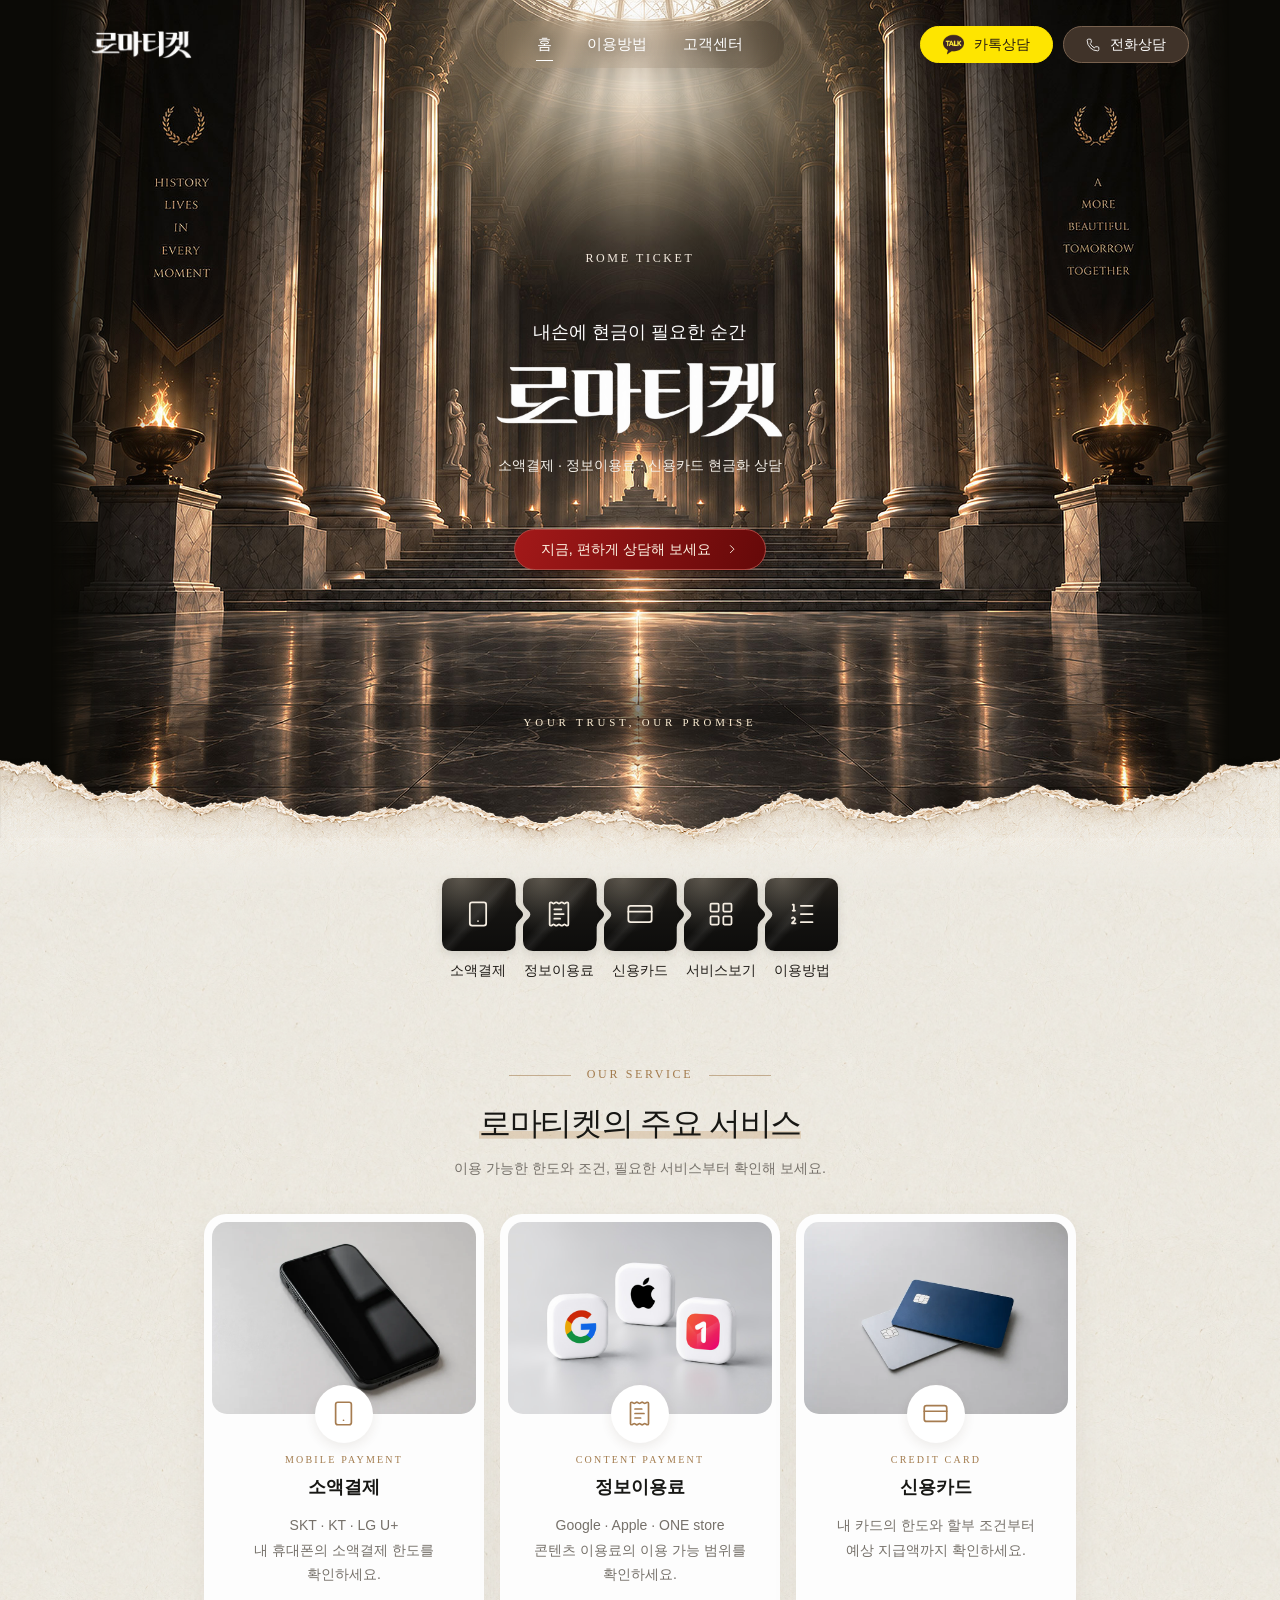
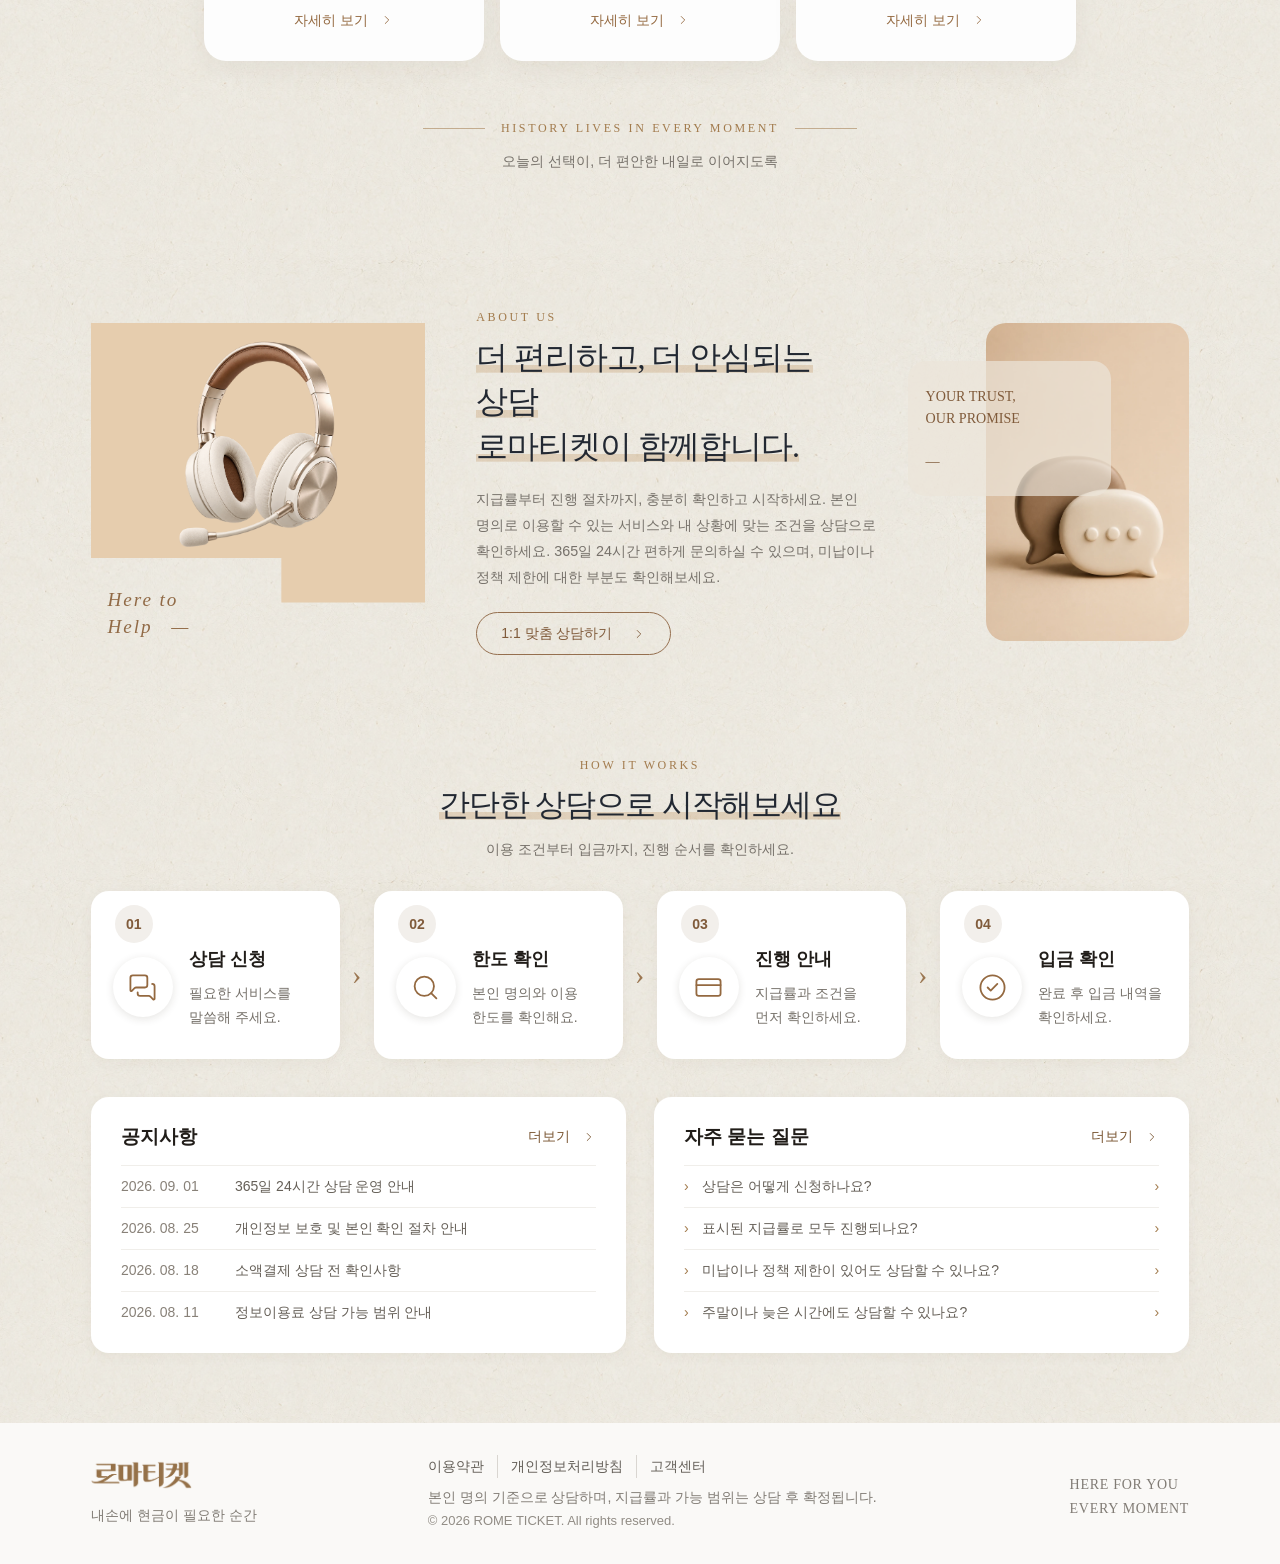
==== index.html @ 1ffd052d "Initial commit" ====
<!doctype html>
<html lang="ko">
  <head>
    <meta charset="utf-8" />
    <meta name="viewport" content="width=device-width, initial-scale=1" />
    <title>로마티켓 | 소액결제·정보이용료·신용카드 현금화 상담</title>
    <meta
      name="description"
      content="소액결제, 정보이용료, 신용카드 상담 가능 여부와 예상 지급률, 이용 절차를 365일 24시간 안내합니다."
    />
    <meta name="robots" content="index,follow,max-image-preview:large" />
    <meta name="theme-color" content="#171410" />
    <meta property="og:type" content="website" />
    <meta property="og:locale" content="ko_KR" />
    <meta property="og:site_name" content="로마티켓 ROME TICKET" />
    <meta
      property="og:title"
      content="로마티켓 | 소액결제·정보이용료·신용카드 현금화 상담"
    />
    <meta
      property="og:description"
      content="소액결제, 정보이용료, 신용카드 상담 가능 여부와 예상 지급률, 이용 절차를 365일 24시간 안내합니다."
    />
    <meta
      property="og:image"
      content="assets/images/hero-temple.jpg?v=13bb6dd7"
    />
    <meta property="og:image:alt" content="황금빛이 드리운 로마풍 대리석 홀" />
    <meta name="twitter:card" content="summary_large_image" />
    <link
      rel="icon"
      href="assets/images/favicon.svg?v=coffee-r3"
      type="image/svg+xml"
    />
    <link
      rel="preload"
      href="assets/images/hero-temple.jpg?v=13bb6dd7"
      as="image"
      type="image/jpeg"
      fetchpriority="high"
    />
    <link
      rel="preload"
      href="assets/images/paper-torn-edge.png?v=5a0af124"
      as="image"
      type="image/png"
      fetchpriority="high"
    />
    <link rel="stylesheet" href="assets/css/style.css" />
    <link rel="stylesheet" href="assets/css/home.css" />
    <script type="application/ld+json">
      [
        {
          "@context": "https://schema.org",
          "@type": "WebSite",
          "name": "로마티켓",
          "alternateName": "ROME TICKET",
          "inLanguage": "ko-KR",
          "description": "소액결제, 정보이용료, 신용카드 상담 및 이용 절차 안내"
        },
        {
          "@context": "https://schema.org",
          "@type": "Organization",
          "name": "로마티켓",
          "alternateName": "ROME TICKET",
          "description": "365일 24시간 상담 가능 여부와 진행 절차를 안내하는 상담 서비스"
        }
      ]
    </script>
    <script src="assets/js/site-data.js" defer></script>
    <script src="assets/js/app.js" defer></script>
  </head>
  <body class="page-home">
    <a class="skip-link" href="#main">본문 바로가기</a>
    <header class="site-header" data-site-header>
      <div class="header-inner shell">
        <a class="brand" href="index.html" aria-label="로마티켓 홈"
          ><img
            class="brand__logo"
            src="assets/images/rome-ticket-logo-current.png"
            alt="로마티켓"
            width="850"
            height="254"
        /></a>
        <nav class="gnb" aria-label="주요 메뉴">
          <ul>
            <li><a href="index.html" data-nav-link>홈</a></li>
            <li><a href="guide.html" data-nav-link>이용방법</a></li>
            <li><a href="faq.html" data-nav-link>고객센터</a></li>
          </ul>
        </nav>
        <div class="header-actions">
          <a
            class="header-consult-link header-consult-link--kakao"
            href="guide.html"
            data-consult-link
            data-consult-channel="kakao"
          >
            <img
              class="icon"
              src="assets/icons/kakaotalk-symbol.png"
              alt=""
              width="18"
              height="18"
            />
            카톡상담
          </a>
          <a
            class="header-consult-link header-consult-link--phone"
            href="guide.html"
            data-consult-link
            data-consult-channel="phone"
          >
            <svg class="icon icon--line" aria-hidden="true">
              <use href="assets/icons/lucide-sprite.svg#icon-phone"></use>
            </svg>
            전화상담
          </a>
          <button
            class="menu-toggle"
            type="button"
            aria-label="메뉴 열기"
            aria-controls="mobile-menu"
            aria-expanded="false"
            data-menu-toggle
          >
            <svg class="icon menu-toggle__open icon--line" aria-hidden="true">
              <use href="assets/icons/lucide-sprite.svg#icon-menu"></use>
            </svg>
            <svg class="icon menu-toggle__close icon--line" aria-hidden="true">
              <use href="assets/icons/lucide-sprite.svg#icon-x"></use>
            </svg>
          </button>
        </div>
      </div>
    </header>
    <div class="menu-backdrop" data-menu-backdrop></div>
    <nav
      class="mobile-menu"
      id="mobile-menu"
      aria-label="모바일 메뉴"
      aria-hidden="true"
      inert
      data-mobile-menu
    >
      <ul>
        <li><a href="index.html" data-nav-link>홈</a></li>
        <li><a href="guide.html" data-nav-link>이용방법</a></li>
        <li><a href="faq.html" data-nav-link>고객센터</a></li>
      </ul>
      <a class="button button--primary" href="guide.html" data-consult-link
        ><svg class="icon icon--line" aria-hidden="true">
          <use href="assets/icons/lucide-sprite.svg#icon-message-square"></use>
        </svg>
        24시간 상담 연결</a
      >
    </nav>

    <main id="main">
      <section class="landing-hero" aria-labelledby="home-title">
        <div class="landing-hero__copy shell">
          <p class="landing-hero__tagline">ROME TICKET</p>
          <p class="landing-hero__intro">내손에 현금이 필요한 순간</p>
          <h1 id="home-title">
            <img
              class="landing-hero__logo"
              src="assets/images/rome-ticket-logo-current.png"
              alt="로마티켓"
              width="850"
              height="254"
              fetchpriority="high"
            />
            <span class="sr-only">소액결제·정보이용료·신용카드 상담</span>
          </h1>
          <p class="landing-hero__description">
            소액결제 · 정보이용료 · 신용카드 현금화 상담
          </p>
          <a class="landing-button" href="guide.html" data-consult-link
            >지금, 편하게 상담해 보세요
            <svg class="icon icon--line" aria-hidden="true">
              <use
                href="assets/icons/lucide-sprite.svg#icon-chevron-right"
              ></use></svg
          ></a>
        </div>
        <p class="landing-hero__signature">YOUR TRUST, OUR PROMISE</p>
      </section>
      <section
        class="landing-paper paper-section"
        aria-label="상담 서비스 안내"
      >
        <div class="paper-edge" aria-hidden="true"></div>
        <nav class="home-categories shell" aria-label="서비스 바로가기">
          <a href="guide.html#small-payment"
            ><span class="home-categories__icon"
              ><svg class="icon" aria-hidden="true">
                <use
                  href="assets/icons/lucide-sprite.svg#icon-smartphone"
                ></use></svg></span
            ><strong>소액결제</strong></a
          >
          <a href="guide.html#content-fee"
            ><span class="home-categories__icon"
              ><svg class="icon icon--line" aria-hidden="true">
                <use
                  href="assets/icons/lucide-sprite.svg#icon-receipt-text"
                ></use></svg></span
            ><strong>정보이용료</strong></a
          >
          <a href="guide.html#credit-card"
            ><span class="home-categories__icon"
              ><svg class="icon icon--line" aria-hidden="true">
                <use
                  href="assets/icons/lucide-sprite.svg#icon-credit-card"
                ></use></svg></span
            ><strong>신용카드</strong></a
          >
          <a href="guide.html#services"
            ><span class="home-categories__icon"
              ><svg class="icon icon--line" aria-hidden="true">
                <use
                  href="assets/icons/lucide-sprite.svg#icon-layout-grid"
                ></use></svg></span
            ><strong>서비스보기</strong></a
          >
          <a href="guide.html"
            ><span class="home-categories__icon"
              ><svg class="icon icon--line" aria-hidden="true">
                <use
                  href="assets/icons/lucide-sprite.svg#icon-list-ordered"
                ></use></svg></span
            ><strong>이용방법</strong></a
          >
        </nav>
        <section class="home-featured shell" aria-labelledby="featured-title">
          <div class="landing-heading">
            <p class="eyebrow">OUR SERVICE</p>
            <h2 id="featured-title">
              <span class="text-highlight">로마티켓의 주요 서비스</span>
            </h2>
            <p>이용 가능한 한도와 조건, 필요한 서비스부터 확인해 보세요.</p>
          </div>
          <div class="featured-grid">
            <a class="featured-card" href="guide.html#small-payment"
              ><div class="featured-card__art">
                <img
                  src="assets/images/service-mobile-plain-desk.webp"
                  width="960"
                  height="640"
                  alt="화면이 꺼진 스마트폰"
                  loading="lazy"
                  decoding="async"
                />
              </div>
              <div class="featured-card__body">
                <span class="featured-card__icon"
                  ><svg class="icon icon--line" aria-hidden="true">
                    <use
                      href="assets/icons/lucide-sprite.svg#icon-smartphone"
                    ></use></svg
                ></span>

                <span class="featured-card__label" aria-hidden="true"
                  >MOBILE PAYMENT</span
                >
                <h3>소액결제</h3>
                <p>
                  SKT · KT · LG U+<br />내 휴대폰의 소액결제 한도를 확인하세요.
                </p>
                <span class="landing-more"
                  >자세히 보기
                  <svg class="icon icon--line" aria-hidden="true">
                    <use
                      href="assets/icons/lucide-sprite.svg#icon-chevron-right"
                    ></use></svg
                ></span></div
            ></a>
            <a class="featured-card" href="guide.html#content-fee"
              ><div class="featured-card__art">
                <img
                  src="assets/images/service-content-platforms.jpg"
                  width="800"
                  height="600"
                  alt="단색 책상 위에 놓인 구글, 애플, 원스토어 로고 오브젝트"
                  loading="lazy"
                  decoding="async"
                />
              </div>
              <div class="featured-card__body">
                <span class="featured-card__icon"
                  ><svg class="icon icon--line" aria-hidden="true">
                    <use
                      href="assets/icons/lucide-sprite.svg#icon-receipt-text"
                    ></use></svg
                ></span>

                <span class="featured-card__label" aria-hidden="true"
                  >CONTENT PAYMENT</span
                >
                <h3>정보이용료</h3>
                <p>
                  Google · Apple · ONE store<br />콘텐츠 이용료의 이용 가능
                  범위를 확인하세요.
                </p>
                <span class="landing-more"
                  >자세히 보기
                  <svg class="icon icon--line" aria-hidden="true">
                    <use
                      href="assets/icons/lucide-sprite.svg#icon-chevron-right"
                    ></use></svg
                ></span></div
            ></a>
            <a class="featured-card" href="guide.html#credit-card"
              ><div class="featured-card__art">
                <img
                  src="assets/images/service-credit-plain-desk.webp"
                  width="960"
                  height="640"
                  alt="단색 책상 위에 놓인 두 장의 IC칩 신용카드"
                  loading="lazy"
                  decoding="async"
                />
              </div>
              <div class="featured-card__body">
                <span class="featured-card__icon"
                  ><svg class="icon icon--line" aria-hidden="true">
                    <use
                      href="assets/icons/lucide-sprite.svg#icon-credit-card"
                    ></use></svg
                ></span>

                <span class="featured-card__label" aria-hidden="true"
                  >CREDIT CARD</span
                >
                <h3>신용카드</h3>
                <p>
                  내 카드의 한도와 할부 조건부터<br />예상 지급액까지
                  확인하세요.
                </p>
                <span class="landing-more"
                  >자세히 보기
                  <svg class="icon icon--line" aria-hidden="true">
                    <use
                      href="assets/icons/lucide-sprite.svg#icon-chevron-right"
                    ></use></svg
                ></span></div
            ></a>
          </div>
          <div class="home-featured__signature">
            <p class="eyebrow">HISTORY LIVES IN EVERY MOMENT</p>
            <p>오늘의 선택이, 더 편안한 내일로 이어지도록</p>
          </div>
        </section>
      </section>
      <div class="home-content">
        <section class="home-about" aria-labelledby="about-title">
          <div class="home-about__inner shell">
            <figure class="home-about__scene home-about__scene--consultation">
              <div class="home-about__art">
                <img
                  src="assets/images/about-consultation-headset-transparent.png"
                  width="1254"
                  height="1254"
                  alt="전화상담을 상징하는 마이크가 달린 3D 헤드셋"
                  loading="lazy"
                  decoding="async"
                />
              </div>
              <figcaption>Here to<br />Help <span>—</span></figcaption>
            </figure>
            <div class="home-about__copy">
              <p class="eyebrow">ABOUT US</p>
              <h2 id="about-title">
                <span class="text-highlight">더 편리하고, 더 안심되는 상담</span
                ><br />
                <span class="text-highlight">로마티켓이 함께합니다.</span>
              </h2>
              <p>
                지급률부터 진행 절차까지, 충분히 확인하고 시작하세요. 본인
                명의로 이용할 수 있는 서비스와 내 상황에 맞는 조건을 상담으로
                확인하세요. 365일 24시간 편하게 문의하실 수 있으며, 미납이나
                정책 제한에 대한 부분도 확인해보세요.
              </p>
              <a class="home-about__link" href="guide.html" data-consult-link
                >1:1 맞춤 상담하기
                <svg class="icon icon--line" aria-hidden="true">
                  <use
                    href="assets/icons/lucide-sprite.svg#icon-chevron-right"
                  ></use></svg
              ></a>
            </div>
            <figure class="home-about__scene home-about__scene--messages">
              <img
                src="assets/images/about-consultation-messages.webp"
                width="1024"
                height="1536"
                alt="일대일 상담을 상징하는 두 개의 3D 말풍선"
                loading="lazy"
                decoding="async"
              />
              <figcaption>
                YOUR TRUST,<br />OUR PROMISE <span>—</span>
              </figcaption>
            </figure>
          </div>
        </section>
        <section class="home-process shell" aria-labelledby="process-title">
          <div class="home-process__heading">
            <p class="eyebrow">HOW IT WORKS</p>
            <h2 id="process-title">
              <span class="text-highlight"
                >간단한 상담으로 시작해보세요</span
              >
            </h2>
            <p>이용 조건부터 입금까지, 진행 순서를 확인하세요.</p>
          </div>
          <ol class="home-process__steps">
            <li>
              <div class="home-process__icon">
                <span>01</span
                ><svg class="icon icon--line" aria-hidden="true">
                  <use
                    href="assets/icons/lucide-sprite.svg#icon-messages-square"
                  ></use>
                </svg>
              </div>
              <h3>상담 신청</h3>
              <p>필요한 서비스를 말씀해 주세요.</p>
            </li>
            <li>
              <div class="home-process__icon">
                <span>02</span
                ><svg class="icon icon--line" aria-hidden="true">
                  <use href="assets/icons/lucide-sprite.svg#icon-search"></use>
                </svg>
              </div>
              <h3>한도 확인</h3>
              <p>본인 명의와 이용 한도를 확인해요.</p>
            </li>
            <li>
              <div class="home-process__icon">
                <span>03</span
                ><svg class="icon icon--line" aria-hidden="true">
                  <use
                    href="assets/icons/lucide-sprite.svg#icon-credit-card"
                  ></use>
                </svg>
              </div>
              <h3>진행 안내</h3>
              <p>지급률과 조건을 먼저 확인하세요.</p>
            </li>
            <li>
              <div class="home-process__icon">
                <span>04</span
                ><svg class="icon icon--line" aria-hidden="true">
                  <use
                    href="assets/icons/lucide-sprite.svg#icon-circle-check"
                  ></use>
                </svg>
              </div>
              <h3>입금 확인</h3>
              <p>완료 후 입금 내역을 확인하세요.</p>
            </li>
          </ol>
        </section>
        <div class="home-support shell">
          <section aria-labelledby="notice-preview-title">
            <div class="support-heading">
              <h2 id="notice-preview-title">공지사항</h2>
              <a class="landing-more" href="faq.html#notices"
                >더보기
                <svg class="icon icon--line" aria-hidden="true">
                  <use
                    href="assets/icons/lucide-sprite.svg#icon-chevron-right"
                  ></use></svg
              ></a>
            </div>
            <ul class="home-notices">
              <li>
                <time datetime="2026-09-01">2026. 09. 01</time
                ><a href="notice-detail.html?id=operation-hours"
                  >365일 24시간 상담 운영 안내</a
                >
              </li>
              <li>
                <time datetime="2026-08-25">2026. 08. 25</time
                ><a href="notice-detail.html?id=privacy-verification"
                  >개인정보 보호 및 본인 확인 절차 안내</a
                >
              </li>
              <li>
                <time datetime="2026-08-18">2026. 08. 18</time
                ><a href="notice-detail.html?id=small-payment-checklist"
                  >소액결제 상담 전 확인사항</a
                >
              </li>
              <li>
                <time datetime="2026-08-11">2026. 08. 11</time
                ><a href="notice-detail.html?id=content-fee-range"
                  >정보이용료 상담 가능 범위 안내</a
                >
              </li>
            </ul>
          </section>
          <section
            class="home-faq"
            aria-labelledby="faq-preview-title"
            data-faq-section
          >
            <div class="support-heading">
              <h2 id="faq-preview-title">자주 묻는 질문</h2>
              <a class="landing-more" href="faq.html#faq"
                >더보기
                <svg class="icon" aria-hidden="true">
                  <use
                    href="assets/icons/lucide-sprite.svg#icon-chevron-right"
                  ></use></svg
              ></a>
            </div>
            <details data-faq-item>
              <summary>상담은 어떻게 신청하나요?</summary>
              <p>
                상담하기 버튼으로 공식 상담 채널을 확인해 주세요. 이용하려는
                서비스와 현재 상황을 알려주시면 가능 여부부터 안내합니다.
              </p>
            </details>
            <details data-faq-item>
              <summary>표시된 지급률로 모두 진행되나요?</summary>
              <p>
                표시된 지급률은 최대 기준입니다. 실제 지급률과 예상 지급액은
                상품, 한도, 이용 조건에 따라 달라지므로 진행 전에 반드시 확인해
                주세요.
              </p>
            </details>
            <details data-faq-item>
              <summary>미납이나 정책 제한이 있어도 상담할 수 있나요?</summary>
              <p>
                상담은 가능하지만 진행 여부는 제한 사유와 이용 상태에 따라
                달라집니다. 모든 경우에 진행이 가능한 것은 아닙니다.
              </p>
            </details>
            <details data-faq-item>
              <summary>주말이나 늦은 시간에도 상담할 수 있나요?</summary>
              <p>
                365일 24시간 언제든 문의하세요. 문의가 많거나 추가 확인이 필요한
                경우 답변이 늦어질 수 있습니다.
              </p>
            </details>
          </section>
        </div>
      </div>
    </main>
    <footer class="landing-footer">
      <div class="shell landing-footer__inner">
        <div>
          <a class="brand" href="index.html" aria-label="로마티켓 홈"
            ><img
              class="brand__logo"
              src="assets/images/rome-ticket-logo-current.png"
              alt="로마티켓"
              width="850"
              height="254"
          /></a>
          <p>내손에 현금이 필요한 순간</p>
        </div>
        <div class="landing-footer__info">
          <nav aria-label="하단 메뉴">
            <a href="terms.html">이용약관</a
            ><a href="privacy.html">개인정보처리방침</a
            ><a href="faq.html">고객센터</a>
          </nav>
          <p>
            본인 명의 기준으로 상담하며, 지급률과 가능 범위는 상담 후
            확정됩니다.
          </p>
          <p class="footer-copyright">
            © <span data-copyright-year>2026</span> ROME TICKET. All rights
            reserved.
          </p>
        </div>
        <p class="landing-footer__signature">HERE FOR YOU<br />EVERY MOMENT</p>
      </div>
    </footer>
    <button
      class="back-to-top"
      type="button"
      data-back-to-top
      aria-label="맨 위로 이동"
    >
      <svg class="icon icon--line" aria-hidden="true">
        <use href="assets/icons/lucide-sprite.svg#icon-arrow-up"></use>
      </svg>
    </button>
  </body>
</html>
---- assets/css/style.css ----
@font-face {
  font-family: "Rome Pretendard";
  src: url("../fonts/pretendard-variable.woff2") format("woff2");
  font-style: normal;
  font-weight: 100 900;
  font-display: swap;
}

/* Design tokens shared by the landing page and all content pages. */
:root {
  --color-ink: #211d19;
  --color-ink-soft: #5f5851;
  --color-muted: #746d65;
  --color-line: #e7ded4;
  --color-line-strong: #d9cbbb;
  --color-paper: #ffffff;
  --color-cream: #fbf8f4;
  --color-cream-deep: #f3ece4;
  --color-gold: #947047;
  --color-gold-dark: #765538;
  --color-dark: #1f1a17;
  --nav-glass-ink: #4f3926;
  --color-banner-red: #650909;
  --color-banner-red-light: #a31919;
  --color-banner-red-border: #af4540;
  --color-success: #50735d;
  --shadow-soft: 0 18px 50px rgba(45, 34, 24, 0.08);
  --shadow-card: 0 4px 18px rgba(46, 35, 25, 0.035);
  --radius-sm: 6px;
  --radius-md: 10px;
  --radius-lg: 14px;
  --radius-pill: 999px;
  --container: 1180px;
  --gutter: clamp(20px, 4vw, 44px);
  --section: clamp(56px, 6vw, 80px);
  --space-xs: 8px;
  --space-sm: 16px;
  --space-md: 24px;
  --space-lg: 40px;
  --text-xs: 14px;
  --text-sm: 14px;
  --text-base: 16px;
  --title-page: clamp(28px, 3vw, 40px);
  --title-section: clamp(24px, 2.3vw, 32px);
  --title-content: clamp(20px, 1.8vw, 24px);
  --font-sans-fallback:
    Pretendard, "Noto Sans KR", "Apple SD Gothic Neo", "Malgun Gothic", Arial,
    sans-serif;
  --font-sans: "Rome Pretendard", var(--font-sans-fallback);
  --font-serif:
    "Iowan Old Style", "Palatino Linotype", "Noto Serif KR", Batang,
    "Times New Roman", serif;
  --header-height: 90px;
  --top-button-size: 56px;
  --floating-button-radius: 12px;
  --motion-fast: 180ms;
  --motion-panel: 300ms;
  --motion-ease: cubic-bezier(0.22, 1, 0.36, 1);
}

*,
*::before,
*::after {
  box-sizing: border-box;
}
html {
  scroll-behavior: smooth;
  scroll-padding-top: calc(var(--header-height) + 24px);
}
body {
  margin: 0;
  min-width: 320px;
  color: var(--color-ink);
  background: var(--color-paper);
  font-family: var(--font-sans);
  font-size: var(--text-base);
  font-weight: 400;
  line-height: 1.65;
  word-break: keep-all;
  -webkit-font-smoothing: antialiased;
}
body.menu-open {
  overflow: hidden;
}
img,
svg {
  display: block;
  max-width: 100%;
}
a {
  color: inherit;
  text-decoration: none;
}
button,
input,
textarea,
select {
  font: inherit;
}
button {
  color: inherit;
}
button:not(:disabled),
[role="button"]:not([aria-disabled="true"]),
[data-consult-link] {
  cursor: pointer;
}
button:focus-visible {
  outline: 2px solid var(--color-gold-dark);
  outline-offset: 4px;
}
[hidden] {
  display: none !important;
}
::selection {
  color: #fff;
  background: var(--color-gold);
}

.skip-link {
  position: fixed;
  z-index: 1000;
  top: 10px;
  left: 10px;
  padding: 10px 14px;
  color: #fff;
  background: var(--color-dark);
  border-radius: 8px;
  transform: translateY(-150%);
  transition: transform 0.2s ease;
}
.skip-link:focus {
  transform: translateY(0);
}

.shell {
  width: min(100% - (var(--gutter) * 2), var(--container));
  margin-inline: auto;
}
.shell--narrow {
  max-width: 820px;
}
.section {
  padding-block: var(--section);
}
.section--soft {
  background: var(--color-cream);
}
.section--tight {
  padding-block: clamp(56px, 6vw, 80px);
}
.sr-only {
  position: absolute !important;
  width: 1px !important;
  height: 1px !important;
  padding: 0 !important;
  margin: -1px !important;
  overflow: hidden !important;
  clip: rect(0, 0, 0, 0) !important;
  white-space: nowrap !important;
  border: 0 !important;
}
.icon {
  width: 1em;
  height: 1em;
  fill: currentColor;
  overflow: visible;
}
.icon--line {
  fill: none;
  stroke: currentColor;
  stroke-width: 1.5;
  stroke-linecap: round;
  stroke-linejoin: round;
}

.eyebrow {
  margin: 0 0 10px;
  color: var(--color-gold-dark);
  font-family: var(--font-serif);
  font-size: 12px;
  font-weight: 400;
  letter-spacing: 0.22em;
  text-transform: uppercase;
}
.section-heading {
  margin-bottom: 28px;
}
.section-heading--row {
  display: flex;
  align-items: end;
  justify-content: space-between;
  gap: var(--space-md);
}
.section-heading h2,
.page-copy h1,
.page-copy .page-title {
  margin: 0;
  font-family: var(--font-serif);
  font-weight: 400;
  line-height: 1.26;
  letter-spacing: -0.035em;
}
.section-heading h2 {
  font-size: var(--title-section);
  line-height: 1.45;
}
.section-heading p:last-child {
  max-width: 620px;
  margin: 13px 0 0;
  color: var(--color-ink-soft);
}
.text-link {
  display: inline-flex;
  align-items: center;
  gap: 8px;
  flex: 0 0 auto;
  color: var(--color-gold-dark);
  font-size: 14px;
  font-weight: 600;
}
.text-link::after {
  content: "→";
}

.button {
  display: inline-flex;
  min-height: 46px;
  align-items: center;
  justify-content: center;
  gap: 9px;
  padding: 11px 20px;
  border: 1px solid transparent;
  border-radius: var(--radius-pill);
  cursor: pointer;
  font-size: 14px;
  font-weight: 600;
  line-height: 1;
  transition:
    box-shadow 0.2s ease,
    background-color 0.2s ease,
    border-color 0.2s ease;
}
.button--primary {
  color: #fff;
  background: var(--color-gold);
  box-shadow: 0 4px 12px rgba(117, 82, 49, 0.1);
}
.button--primary:hover {
  background: var(--color-gold-dark);
  box-shadow: 0 13px 30px rgba(117, 82, 49, 0.24);
}
.button--light {
  color: var(--color-ink);
  background: #fff;
  box-shadow: 0 10px 25px rgba(0, 0, 0, 0.1);
}
.button--outline {
  color: var(--color-ink);
  background: transparent;
  border-color: var(--color-line-strong);
}
.button--outline:hover {
  border-color: var(--color-gold);
}
.button:focus-visible,
a:focus-visible,
input:focus-visible,
summary:focus-visible {
  outline: 2px solid var(--color-gold-dark);
  outline-offset: 3px;
}

/* Navigation and the accessible mobile drawer. */
.site-header {
  position: sticky;
  z-index: 96;
  top: 0;
  height: var(--header-height);
  background: rgba(255, 255, 255, 0.91);
  border-bottom: 1px solid rgba(221, 211, 200, 0.72);
  backdrop-filter: blur(18px);
  transition:
    box-shadow 0.25s ease,
    background 0.25s ease;
}
.site-header.is-scrolled {
  background: rgba(255, 255, 255, 0.97);
  box-shadow: 0 8px 30px rgba(44, 34, 25, 0.07);
}
.header-inner {
  width: min(calc(100% - 2 * clamp(22px, 7.1vw, 104px)), 1240px);
  height: 100%;
  display: grid;
  grid-template-columns: minmax(0, 1fr) auto minmax(0, 1fr);
  align-items: center;
  gap: 26px;
}
.brand {
  display: inline-flex;
  align-items: baseline;
  gap: 7px;
  font-family: var(--font-serif);
  font-size: 19px;
  font-weight: 400;
  letter-spacing: 0.09em;
  white-space: nowrap;
}
.brand span:last-child {
  color: var(--color-gold-dark);
}
.brand__logo {
  display: block;
  width: var(--brand-logo-width, 101px);
  height: auto;
}
@media (min-width: 1025px) {
  .site-header .brand__logo {
    width: var(--brand-logo-width, 101px);
  }
}
.gnb {
  justify-self: center;
  padding-inline: 40px;
  border-radius: var(--radius-pill);
  color: var(--nav-glass-ink);
  text-shadow: none;
}
.gnb ul {
  display: flex;
  align-items: center;
  gap: clamp(20px, 2.6vw, 38px);
  margin: 0;
  padding: 0;
  list-style: none;
}
.gnb a {
  position: relative;
  display: block;
  padding: 11px 1px;
  color: var(--nav-glass-ink);
  font-size: 15px;
  font-weight: 400;
}
.gnb a::after {
  position: absolute;
  right: 0;
  bottom: 7px;
  left: 0;
  height: 1px;
  content: "";
  background: currentColor;
  transform: scaleX(0);
  transition: transform 0.2s ease;
}
.gnb a:hover,
.gnb a.is-current {
  color: var(--nav-glass-ink);
}
.gnb a:hover::after,
.gnb a.is-current::after {
  transform: scaleX(1);
}
.header-actions {
  justify-self: end;
  display: flex;
  align-items: center;
  gap: 10px;
}
.header-consult-link {
  display: inline-flex;
  align-items: center;
  justify-content: center;
  gap: 10px;
  min-height: 36px;
  padding: 8px 22px;
  border: 1px solid var(--color-gold);
  border-radius: var(--radius-pill);
  color: #fff;
  background: var(--color-gold);
  font-size: var(--text-sm);
  font-weight: 400;
  line-height: 1.4;
  white-space: nowrap;
}
.header-consult-link:hover {
  background: var(--color-gold-dark);
}
.header-consult-link--kakao {
  color: #271c12;
  background: #fee500;
  border-color: #fee500;
  text-shadow: none;
}
.header-consult-link--kakao:hover {
  background: #efd700;
  border-color: #efd700;
}
.header-consult-link--kakao .icon {
  width: 21px;
  height: 21px;
  flex: 0 0 21px;
  margin-block: -1.5px;
}
.header-consult-link--phone {
  color: #fff;
  background: #403329;
  border-color: #78614e;
  text-shadow: none;
}
.header-consult-link--phone:hover {
  background: #574335;
}
.menu-toggle {
  position: relative;
  display: none;
  width: 44px;
  height: 44px;
  align-items: center;
  justify-content: center;
  border: 0;
  border-radius: 12px;
  background: transparent;
  color: var(--color-ink);
  cursor: pointer;
}
.menu-toggle > svg {
  display: none;
}
.menu-toggle::before,
.menu-toggle::after {
  content: "";
  position: absolute;
  width: 22px;
  height: 2px;
  left: 11px;
  top: 21px;
  border-radius: 2px;
  background: currentColor;
  transition: transform 220ms ease;
}
.menu-toggle::before {
  transform: translateY(-4px);
}
.menu-toggle::after {
  transform: translateY(4px);
}
.menu-open .menu-toggle::before {
  transform: rotate(45deg);
}
.menu-open .menu-toggle::after {
  transform: rotate(-45deg);
}
.mobile-menu {
  position: fixed;
  z-index: 95;
  top: var(--menu-top, var(--header-height));
  right: 0;
  bottom: 0;
  width: min(100%, 420px);
  display: flex;
  flex-direction: column;
  gap: 24px;
  padding: 28px 24px max(28px, env(safe-area-inset-bottom));
  background: #fff;
  overflow-y: auto;
  visibility: hidden;
  box-shadow: -12px 0 32px rgba(25, 19, 14, 0.06);
  transform: translateX(105%);
  transition:
    transform var(--motion-panel) var(--motion-ease),
    visibility 0s var(--motion-panel);
}
.mobile-menu ul {
  margin: 0;
  padding: 0;
  list-style: none;
}
.mobile-menu__links a {
  display: flex;
  align-items: center;
  gap: 16px;
  min-height: 64px;
  padding: 10px 12px;
  border-radius: 16px;
  color: var(--color-ink);
  font-size: 18px;
  font-weight: 400;
}
.mobile-menu__title {
  margin: 0 12px 4px;
  font-size: 22px;
  font-weight: 600;
}
.mobile-menu__links a:hover,
.mobile-menu__links a.is-current {
  background: #f7f4f0;
}
.mobile-menu__icon {
  display: grid;
  place-items: center;
  flex: 0 0 44px;
  height: 44px;
  border-radius: 14px;
  background: #f4eee6;
  color: var(--color-gold-dark);
}
.mobile-menu__icon .icon {
  width: 23px;
  height: 23px;
}
.mobile-menu__copy {
  flex: 1;
  min-width: 0;
}
.mobile-menu__chevron {
  width: 18px;
  height: 18px;
  color: #b5aca2;
}
.mobile-menu__contact {
  margin-top: auto;
  padding: 24px 0 0;
}
.mobile-menu__contact > p {
  margin: 0 0 16px;
  text-align: center;
  font-size: 14px;
  color: var(--color-ink-soft);
}
.mobile-menu__channels {
  display: grid;
  grid-template-columns: 1fr 1fr;
  gap: 10px;
}
.mobile-menu__channels .header-consult-link {
  min-height: 52px;
  padding: 12px;
  justify-content: center;
  border-radius: 14px;
  font-size: 14px;
}
.mobile-menu__channels .header-consult-link .icon {
  display: block;
}
.menu-backdrop {
  position: fixed;
  z-index: 94;
  inset: var(--menu-top, var(--header-height)) 0 0;
  background: rgba(25, 19, 14, 0.38);
  opacity: 0;
  pointer-events: none;
  transition: opacity 0.28s ease;
}
.menu-open .mobile-menu {
  transform: translateX(0);
  visibility: visible;
  transition-delay: 0s;
}
.menu-open .menu-backdrop {
  opacity: 1;
  pointer-events: auto;
}

/* Shared content pages. */
.page-hero {
  position: relative;
  min-height: 240px;
  display: grid;
  place-items: center;
  overflow: hidden;
  background: #f6f1eb url("../images/page-marble-hall.webp") center 42% / cover
    no-repeat;
}
.page-hero::before {
  position: absolute;
  inset: 0;
  content: "";
  background: rgba(255, 255, 255, 0.78);
}
.page-copy {
  position: relative;
  z-index: 1;
  width: min(100% - 40px, 780px);
  padding: 36px 0;
  text-align: center;
}
.page-copy h1,
.page-copy .page-title {
  font-size: var(--title-page);
}
.breadcrumbs {
  margin: 0 0 18px;
  color: var(--color-muted);
  font-size: var(--text-sm);
}
.breadcrumbs ol {
  display: flex;
  justify-content: center;
  align-items: center;
  gap: 8px;
  margin: 0;
  padding: 0;
  list-style: none;
}
.breadcrumbs li + li::before {
  margin-right: 8px;
  content: "/";
  color: #c0b5aa;
}

.search-status {
  margin: 0 0 26px;
  padding: 15px 18px;
  color: var(--color-ink-soft);
  background: var(--color-cream);
  border: 1px solid var(--color-line);
  border-radius: var(--radius-sm);
}
.search-status strong {
  color: var(--color-gold-dark);
}
.guide-services {
  padding-block: clamp(36px, 4vw, 56px);
  background: var(--color-cream);
  scroll-margin-top: 90px;
}
.guide-services__grid {
  display: grid;
  grid-template-columns: repeat(2, minmax(0, 1fr));
  gap: 18px;
}
.guide-service {
  display: flex;
  flex-direction: column;
  padding: 24px;
  border-radius: var(--radius-md);
  background: #fff;
  scroll-margin-top: 100px;
}
.guide-service.is-search-match {
  outline: 1px solid var(--color-gold);
}
.guide-service.is-search-muted {
  opacity: 0.48;
}
.guide-service__heading {
  display: flex;
  align-items: center;
  gap: 14px;
}
.guide-service__icon {
  display: grid;
  place-items: center;
  flex: 0 0 48px;
  height: 48px;
  border-radius: 12px;
  color: var(--color-gold-dark);
}
.guide-service__icon .icon {
  width: 25px;
  height: 25px;
}
.guide-service h3 {
  margin: 0;
  font-size: 20px;
  font-weight: 600;
}
.guide-service__rate {
  margin: 3px 0 0;
  color: var(--color-gold-dark);
  font-size: var(--text-sm);
}
.guide-service__description {
  margin: 16px 0 0;
  color: var(--color-ink-soft);
  font-size: 14px;
}
.guide-service ul {
  margin: 12px 0 18px;
  padding-left: 18px;
  color: var(--color-muted);
  font-size: var(--text-sm);
}
.guide-service__consult {
  align-self: flex-end;
  margin-top: auto;
  min-height: 38px;
  padding: 9px 16px;
  border-radius: 8px;
  background: #211f1d;
  color: #fff;
  font-size: var(--text-sm);
  font-weight: 400;
}
.guide-service__consult:hover {
  background: #37332f;
}
.guide-services__notice {
  margin: 22px 0 0;
  color: var(--color-muted);
  font-size: var(--text-sm);
  line-height: 1.8;
}
.guide-process {
  padding-top: clamp(44px, 4vw, 60px);
}
.guide-consult {
  padding-block: 28px 48px;
  text-align: center;
}
.guide-consult__button {
  width: min(100%, 620px);
  min-height: 48px;
  padding: 12px 24px;
  border-radius: 10px;
  font-size: 15px;
  font-weight: 400;
}

.reason-grid {
  display: grid;
  grid-template-columns: repeat(4, 1fr);
  gap: var(--space-sm);
}
.reason-card {
  padding: 28px 24px;
  background: #fff;
  border: 1px solid var(--color-line);
  border-radius: var(--radius-md);
}
.reason-card__number {
  color: var(--color-gold);
  font-family: var(--font-serif);
  font-size: 31px;
}
.reason-card h3 {
  margin: 20px 0 0;
  font-size: 17px;
  font-weight: 600;
}
.reason-card p {
  margin: 8px 0 0;
  color: var(--color-muted);
  font-size: var(--text-sm);
}

.process-grid {
  --process-gap: 32px;
  display: grid;
  grid-template-columns: repeat(4, minmax(0, 1fr));
  gap: var(--process-gap);
  counter-reset: process;
}
.process-card {
  position: relative;
  min-width: 0;
  aspect-ratio: 1;
  display: flex;
  flex-direction: column;
  padding: 24px;
  background: #fff;
  border: 1px solid var(--color-line);
  border-radius: var(--radius-md);
  counter-increment: process;
}
.process-card::before {
  position: absolute;
  top: 24px;
  right: 24px;
  content: "0" counter(process);
  color: #c4aa8c;
  font-family: var(--font-serif);
  font-size: 32px;
}
.process-card + .process-card::after {
  position: absolute;
  top: 50%;
  left: calc(-1 * var(--process-gap) - 1px);
  width: var(--process-gap);
  text-align: center;
  transform: translateY(-50%);
  content: "→";
  color: #bba487;
  font-size: 18px;
}
.process-card__icon {
  width: 44px;
  height: 44px;
  flex-shrink: 0;
  display: grid;
  place-items: center;
  margin-top: 0;
  color: var(--color-gold);
  background: var(--color-cream);
  border-radius: 50%;
}
.process-card__icon .icon {
  font-size: 24px;
}
.process-card h2 {
  margin: 18px 0 0;
  font-size: 19px;
  font-weight: 600;
}
.process-card p {
  margin: 8px 0 0;
  color: var(--color-muted);
  font-size: var(--text-sm);
}
.process-card small {
  display: block;
  margin-top: auto;
  padding-top: 12px;
  color: var(--color-gold-dark);
  font-size: var(--text-xs);
  font-weight: 600;
}

.guide-info-grid {
  display: grid;
  grid-template-columns: 1fr 1fr;
  gap: 22px;
}
.guide-panel {
  padding: clamp(28px, 4vw, 42px);
}
.guide-panel h2 {
  margin: 0 0 22px;
  font-family: var(--font-serif);
  font-size: var(--title-content);
  font-weight: 400;
}
.guide-panel ul {
  margin: 0;
  padding: 0;
  list-style: none;
}
.guide-panel li {
  display: flex;
  gap: 12px;
  padding: 11px 0;
  border-bottom: 1px solid var(--color-line);
}
.guide-panel li:last-child {
  border-bottom: 0;
}
.guide-panel li .icon {
  flex: 0 0 auto;
  margin-top: 5px;
  color: var(--color-gold);
  font-size: 14px;
}
.guide-panel p {
  color: var(--color-ink-soft);
}

.notice-toolbar {
  display: flex;
  justify-content: flex-end;
  margin-bottom: 24px;
}
.inline-search {
  width: min(100%, 430px);
  display: flex;
  align-items: center;
  gap: 10px;
  padding: 8px 8px 8px 17px;
  border: 1px solid var(--color-line-strong);
  border-radius: var(--radius-pill);
  background: #fff;
}
.inline-search .icon {
  flex: 0 0 auto;
  color: var(--color-muted);
}
.inline-search input {
  width: 100%;
  min-width: 0;
  border: 0;
  outline: 0;
  background: transparent;
  font-size: 14px;
}
.inline-search button {
  width: 38px;
  height: 38px;
  display: grid;
  place-items: center;
  flex: 0 0 auto;
  color: #fff;
  border: 0;
  border-radius: 50%;
  background: var(--color-gold);
  cursor: pointer;
}
.notice-list {
  border-top: 2px solid var(--color-ink);
}
.notice-row {
  display: grid;
  grid-template-columns: 100px minmax(0, 1fr) 110px;
  align-items: center;
  gap: var(--space-md);
  min-height: 116px;
  padding: 22px 18px;
  border-bottom: 1px solid var(--color-line);
  transition: background 0.2s ease;
}
.notice-row:hover {
  background: var(--color-cream);
}
.notice-row__category {
  color: var(--color-gold-dark);
  font-size: var(--text-sm);
  font-weight: 600;
}
.notice-row h2,
.notice-row h3 {
  margin: 0;
  font-size: 18px;
  font-weight: 600;
}
.notice-row p {
  margin: 5px 0 0;
  color: var(--color-muted);
  font-size: var(--text-sm);
  white-space: nowrap;
  overflow: hidden;
  text-overflow: ellipsis;
}
.notice-row time {
  color: var(--color-muted);
  font-size: var(--text-sm);
  font-variant-numeric: tabular-nums;
  text-align: right;
}
.empty-state {
  padding: 54px 20px;
  color: var(--color-muted);
  text-align: center;
  border-bottom: 1px solid var(--color-line);
}

.notice-article {
  max-width: 900px;
  margin-inline: auto;
}
.notice-article__head {
  padding: 0 0 28px;
  border-bottom: 2px solid var(--color-ink);
}
.notice-article__meta {
  display: flex;
  align-items: center;
  gap: 14px;
  margin-bottom: 14px;
  color: var(--color-muted);
  font-size: var(--text-sm);
}
.notice-article__category {
  color: var(--color-gold-dark);
  font-weight: 600;
}
.notice-article__back {
  display: none;
  flex: 0 0 44px;
  width: 44px;
  height: 44px;
  align-items: center;
  justify-content: center;
  border-radius: 12px;
  color: var(--color-ink);
  transition: background-color var(--motion-fast) ease;
}
.notice-article__back:hover {
  background: var(--color-cream);
}
.notice-article__back .icon {
  width: 22px;
  height: 22px;
  transform: rotate(180deg);
}
.notice-article h1 {
  margin: 0;
  font-family: var(--font-serif);
  font-size: var(--title-section);
  font-weight: 400;
  line-height: 1.35;
}
.notice-article__body {
  padding: 42px 0 54px;
}
.notice-copy-section + .notice-copy-section {
  margin-top: 38px;
}
.notice-copy-section h2 {
  margin: 0 0 12px;
  font-size: 20px;
  font-weight: 600;
}
.notice-copy-section p {
  margin: 0;
  color: var(--color-ink-soft);
  line-height: 1.9;
}
.notice-copy-section p + p {
  margin-top: 10px;
}
.notice-navigation {
  display: grid;
  grid-template-columns: 1fr 1fr;
  gap: 14px;
}
.notice-navigation a {
  min-height: 92px;
  display: flex;
  flex-direction: column;
  justify-content: center;
  padding: 18px 22px;
  border: 1px solid var(--color-line);
  border-radius: var(--radius-md);
  text-align: left;
  transition:
    background-color var(--motion-fast) ease,
    border-color var(--motion-fast) ease;
}
.notice-navigation a:hover {
  background: var(--color-cream);
  border-color: var(--color-line-strong);
}
.notice-navigation__label {
  display: flex;
  align-items: center;
  gap: 6px;
}
.notice-navigation__label .icon {
  width: 16px;
  height: 16px;
}
.notice-navigation [data-notice-prev] .icon {
  transform: rotate(180deg);
}
.notice-navigation span {
  color: var(--color-muted);
  font-size: var(--text-xs);
}
.notice-navigation strong {
  margin-top: 4px;
  font-size: 14px;
  font-weight: 600;
}
.notice-article__actions {
  margin-top: 28px;
  text-align: center;
}

.faq-tools {
  display: grid;
  grid-template-columns: 1fr;
  align-items: center;
  gap: var(--space-md);
  margin-bottom: 28px;
}
.faq-search {
  position: relative;
  max-width: 430px;
}
.faq-search .icon {
  position: absolute;
  top: 50%;
  left: 18px;
  color: var(--color-muted);
  transform: translateY(-50%);
}
.faq-search input {
  width: 100%;
  height: 50px;
  padding: 0 20px 0 48px;
  border: 1px solid transparent;
  background: #f9f9f9;
  transition:
    background 0.2s,
    border-color 0.2s;
  border-radius: var(--radius-pill);
  outline: 0;
}
.faq-list {
  border-top: 2px solid var(--color-ink);
}
.faq-item {
  border-bottom: 1px solid var(--color-line);
}
.faq-item summary {
  min-height: 78px;
  display: grid;
  grid-template-columns: 52px 1fr 24px;
  align-items: center;
  gap: 12px;
  padding: 16px 18px;
  cursor: pointer;
  list-style: none;
}
.faq-item summary::-webkit-details-marker {
  display: none;
}
.faq-number {
  color: var(--color-gold);
  font-family: var(--font-serif);
  font-size: 20px;
}
.faq-question {
  font-size: 17px;
  font-weight: 600;
}
.faq-toggle {
  color: var(--color-muted);
  transition: transform 0.2s ease;
}
.faq-item summary[aria-expanded="true"] .faq-toggle {
  transform: rotate(180deg);
}
.faq-answer {
  padding: 0 58px 26px 82px;
  color: var(--color-ink-soft);
  line-height: 1.85;
}

.legal-content {
  max-width: 880px;
  margin-inline: auto;
}
.legal-summary {
  margin-bottom: 38px;
  padding: 24px 26px;
  color: var(--color-ink-soft);
  background: var(--color-cream);
  border-radius: var(--radius-md);
}
.legal-section + .legal-section {
  margin-top: 38px;
}
.legal-section h2 {
  margin: 0 0 12px;
  font-size: 21px;
  font-weight: 600;
}
.legal-section p,
.legal-section li {
  color: var(--color-ink-soft);
}
.legal-section ul {
  padding-left: 22px;
}

.cta-band {
  position: relative;
  overflow: hidden;
  padding: clamp(48px, 7vw, 78px);
  color: #fff;
  background: var(--color-dark);
  border-radius: var(--radius-lg);
}
.cta-band::before {
  position: absolute;
  top: -130px;
  right: -90px;
  width: 420px;
  height: 420px;
  content: "";
  border: 1px solid rgba(255, 255, 255, 0.12);
  border-radius: 50%;
  box-shadow:
    0 0 0 52px rgba(255, 255, 255, 0.03),
    0 0 0 104px rgba(255, 255, 255, 0.025);
}
.cta-band__copy {
  position: relative;
  z-index: 1;
  max-width: 690px;
}
.cta-band .eyebrow {
  color: #d7b895;
}
.cta-band h2 {
  margin: 0;
  font-family: var(--font-serif);
  font-size: var(--title-section);
  font-weight: 400;
  line-height: 1.32;
}
.cta-band p {
  margin: 14px 0 26px;
  color: rgba(255, 255, 255, 0.68);
}

.not-found {
  min-height: calc(100vh - 112px);
  display: grid;
  place-items: center;
  padding: 60px 20px;
  text-align: center;
  background: var(--color-cream);
}
.not-found__code {
  color: var(--color-gold);
  font-family: var(--font-serif);
  font-size: clamp(80px, 18vw, 180px);
  line-height: 0.9;
}
.not-found h1 {
  margin: 25px 0 0;
  font-family: var(--font-serif);
  font-size: var(--title-page);
  font-weight: 400;
}
.not-found p {
  margin: 12px 0 28px;
  color: var(--color-ink-soft);
}

/* Footer and persistent actions. */
.footer-bottom > .footer-copyright {
  margin-top: 0;
  color: #918c85;
  font-size: calc(var(--text-xs) - 1px);
}
@media (max-width: 560px) {
  :root {
    --brand-logo-width: 90px;
  }
}
.site-footer {
  padding: 38px 0 28px;
  border-top: 1px solid var(--color-line);
  background: #fff;
}
.footer-top {
  display: grid;
  grid-template-columns: 1fr auto;
  gap: var(--space-lg);
  align-items: start;
}
.footer-brand .brand {
  font-size: 23px;
}
.footer-brand p {
  max-width: 560px;
  margin: 13px 0 0;
  color: var(--color-muted);
  font-size: var(--text-sm);
}
.footer-links {
  display: flex;
  flex-wrap: wrap;
  justify-content: flex-end;
  gap: 10px 22px;
  color: var(--color-ink-soft);
  font-size: var(--text-sm);
}
.footer-bottom {
  display: flex;
  justify-content: space-between;
  gap: 20px;
  margin-top: 28px;
  padding-top: 20px;
  border-top: 1px solid var(--color-line);
  color: var(--color-muted);
  font-size: var(--text-xs);
}
.quick-consult {
  position: fixed;
  z-index: 80;
  right: 24px;
  bottom: max(24px, env(safe-area-inset-bottom));
  width: 56px;
  height: 56px;
  display: grid;
  place-items: center;
  color: #fff;
  background: var(--color-gold);
  border-radius: var(--floating-button-radius);
  box-shadow: 0 2px 6px rgb(77 54 34 / 10%);
  transition:
    background 0.2s ease,
    transform 0.3s ease;
}
.quick-consult.is-raised {
  transform: translateY(calc(-1 * (var(--top-button-size) + 12px)));
}
.quick-consult:hover {
  background: var(--color-gold-dark);
}
.quick-consult .icon {
  font-size: 21px;
}
.back-to-top {
  position: fixed;
  z-index: 79;
  right: 24px;
  bottom: max(24px, env(safe-area-inset-bottom));
  width: var(--top-button-size);
  height: var(--top-button-size);
  display: grid;
  place-items: center;
  color: var(--color-gold-dark);
  border: 1px solid rgb(95 88 81 / 8%);
  border-radius: var(--floating-button-radius);
  background: #fff;
  font-family: var(--font-serif);
  font-size: 14px;
  font-weight: 600;
  box-shadow: 0 3px 12px rgb(0 0 0 / 12%);
  cursor: pointer;
  opacity: 0;
  visibility: hidden;
  pointer-events: none;
  transition: opacity 0.2s ease;
}
.back-to-top.is-visible {
  opacity: 1;
  visibility: visible;
  pointer-events: auto;
}
.back-to-top .icon {
  width: 24px;
  height: 24px;
}

/* Responsive rules, ordered from wide to narrow. */
@media (max-width: 1024px) {
  .header-actions .header-consult-link {
    display: none;
  }
  :root {
    --header-height: 70px;
  }
  .gnb {
    display: none;
  }
  .header-inner {
    grid-template-columns: 1fr auto;
  }
  .menu-toggle {
    display: inline-flex;
  }
  .reason-grid {
    grid-template-columns: repeat(2, 1fr);
  }
  .process-grid {
    grid-template-columns: repeat(2, 1fr);
  }
  .process-card + .process-card::after {
    display: none;
  }
  .faq-tools {
    grid-template-columns: 1fr;
  }
}

@media (max-width: 768px) {
  :root {
    --section: 60px;
    --gutter: 24px;
  }

  .header-inner {
    width: calc(100% - 48px);
  }
  .section-heading--row {
    align-items: flex-start;
  }
  .page-hero {
    min-height: 200px;
  }
  .guide-info-grid {
    grid-template-columns: 1fr;
  }
  .notice-row {
    grid-template-columns: 90px minmax(0, 1fr);
    gap: 12px 18px;
  }
  .notice-row time {
    grid-column: 2;
    text-align: left;
  }
  .notice-row p {
    white-space: normal;
    display: -webkit-box;
    -webkit-line-clamp: 2;
    -webkit-box-orient: vertical;
  }
  .footer-top {
    grid-template-columns: 1fr;
  }
  .footer-links {
    justify-content: flex-start;
  }
}

@media (max-width: 560px) {
  .notice-article__back {
    display: flex;
  }
  .notice-article__meta {
    gap: 10px;
  }
  .section-heading,
  .guide-panel > .eyebrow,
  .guide-panel > h2 {
    text-align: center;
  }
  .section-heading > p {
    margin-inline: auto;
  }
  .header-inner {
    width: calc(100% - 44px);
  }
  .header-consult-link {
    padding: 7px 10px;
  }
  .header-actions {
    gap: 6px;
  }
  .site-header .brand__logo {
    width: 90px;
  }
  .header-consult-link .icon {
    display: none;
  }
  :root {
    --gutter: 20px;
    --section: 48px;
    --header-height: 70px;
  }
  body {
    font-size: 15px;
  }

  .brand {
    font-size: 17px;
  }
  .header-inner {
    gap: 12px;
  }
  .section-heading--row {
    gap: 12px;
    flex-direction: column;
    align-items: center;
  }
  .section-heading--row h2 {
    max-width: 100%;
  }
  .section-heading--row .text-link {
    font-size: var(--text-xs);
    gap: 4px;
    margin-bottom: 6px;
  }
  .eyebrow {
    font-size: 10px;
  }
  .page-copy {
    padding: 28px 0;
  }
  .guide-services__grid {
    grid-template-columns: 1fr;
  }
  .guide-service {
    padding: 22px;
  }
  .reason-grid,
  .process-grid {
    grid-template-columns: 1fr;
  }
  .process-card {
    width: min(100%, 320px);
    justify-self: center;
    aspect-ratio: auto;
  }
  .process-card small {
    margin-top: 16px;
    padding-top: 0;
  }
  .process-card + .process-card::after {
    display: block;
    content: "↓";
    top: calc(-1 * var(--process-gap) - 1px);
    left: 50%;
    height: var(--process-gap);
    line-height: var(--process-gap);
    transform: translateX(-50%);
  }
  .notice-toolbar {
    justify-content: stretch;
  }
  .inline-search {
    width: 100%;
  }
  .notice-row {
    grid-template-columns: 1fr;
    padding: 20px 10px;
  }
  .notice-row time {
    grid-column: auto;
  }
  .notice-navigation {
    grid-template-columns: 1fr;
  }
  .faq-tools {
    gap: 18px;
  }
  .faq-search input,
  .inline-search input {
    font-size: var(--text-base);
  }
  .faq-item summary {
    grid-template-columns: 38px 1fr 20px;
    padding-inline: 10px;
  }
  .faq-question {
    font-size: 15px;
  }
  .faq-answer {
    padding: 0 30px 24px 48px;
  }
  .cta-band {
    padding: 38px 26px;
  }
  .footer-bottom {
    display: block;
  }
  .footer-bottom > span {
    display: block;
    margin-top: 4px;
  }
  .quick-consult {
    right: 16px;
    bottom: max(16px, env(safe-area-inset-bottom));
  }
  .back-to-top {
    right: 16px;
    bottom: max(16px, env(safe-area-inset-bottom));
  }
}

@media (prefers-reduced-motion: reduce) {
  .quick-consult,
  .back-to-top {
    transition: none;
  }
}

/* Shared consultation dialog; the channel is configured in site-data.js. */
.consult-dialog {
  width: min(440px, calc(100% - 40px));
  padding: 36px;
  color: var(--color-ink);
  border: 1px solid var(--color-line);
  border-radius: var(--radius-lg);
  box-shadow: var(--shadow-soft);
}
.consult-dialog::backdrop {
  background: rgba(31, 26, 23, 0.45);
  backdrop-filter: blur(3px);
}
.consult-dialog h2 {
  margin: 10px 0 16px;
  font-size: 23px;
  font-weight: 600;
  line-height: 1.5;
}
.consult-dialog p:not(.eyebrow) {
  color: var(--color-ink-soft);
  font-size: 14px;
}
.consult-dialog__close {
  position: absolute;
  top: 8px;
  right: 8px;
  display: grid;
  place-items: center;
  width: 40px;
  height: 40px;
  border: 0;
  background: transparent;
  cursor: pointer;
}
.consult-dialog__channels {
  display: grid;
  gap: 12px;
  margin-top: 26px;
}
.consult-channel {
  display: grid;
  grid-template-columns: 26px minmax(0, 1fr) 18px;
  align-items: center;
  gap: 14px;
  min-height: 60px;
  padding: 16px 20px;
  border-radius: var(--radius-md);
  font-size: 16px;
  font-weight: 400;
}
.consult-channel > .icon:first-child {
  width: 24px;
  height: 24px;
}
.consult-channel--kakao {
  color: #30251e;
  background: #fee500;
}
.consult-channel--phone {
  color: #fff;
  background: #49382b;
}
.consult-channel:hover {
  text-decoration: underline;
  text-underline-offset: 4px;
}
.consult-dialog__status {
  margin: 18px 0 0;
}
@media (max-width: 560px) {
  .consult-dialog {
    padding: 32px 24px;
  }
  .consult-dialog h2 {
    font-size: 21px;
  }
}
body:has(.consult-dialog[open]) {
  overflow: hidden;
}
.consult-channel-notice {
  position: fixed;
  z-index: 100;
  left: 50%;
  bottom: max(28px, env(safe-area-inset-bottom));
  transform: translateX(-50%);
  width: max-content;
  max-width: calc(100% - 40px);
  margin: 0;
  padding: 14px 20px;
  border-radius: var(--radius-md);
  color: #fff;
  background: #49382b;
  font-size: 14px;
  text-align: center;
  pointer-events: none;
}
.inline-search:focus-within {
  outline: 2px solid var(--color-gold-dark);
  outline-offset: 3px;
  border-radius: var(--radius-pill);
}

@media (prefers-reduced-motion: reduce) {
  html {
    scroll-behavior: auto;
  }
  *,
  *::before,
  *::after {
    animation-duration: 0.01ms !important;
    animation-iteration-count: 1 !important;
    transition-duration: 0.01ms !important;
  }
}
.faq-search input:focus {
  border-color: var(--color-gold-dark);
  background: #fff;
}

/* Native navigation: no click interception, loader, or delayed destination. */
svg.icon {
  transform-box: fill-box;
  transform-origin: center;
}

@view-transition {
  navigation: auto;
}
::view-transition-old(root),
::view-transition-new(root) {
  animation-duration: 180ms;
  animation-timing-function: ease-out;
}

.button,
.header-consult-link,
.consult-channel,
.guide-service__consult,
.gnb a,
.faq-search input {
  transition:
    color var(--motion-fast) ease,
    background-color var(--motion-fast) ease,
    border-color var(--motion-fast) ease,
    box-shadow var(--motion-fast) ease;
}
.consult-dialog {
  opacity: 0;
  transform: scale(0.98);
  transition:
    opacity var(--motion-fast) ease,
    transform var(--motion-panel) var(--motion-ease),
    display var(--motion-panel) allow-discrete,
    overlay var(--motion-panel) allow-discrete;
}
.consult-dialog[open] {
  opacity: 1;
  transform: scale(1);
}
.consult-dialog::backdrop {
  opacity: 0;
  transition:
    opacity var(--motion-fast) ease,
    display var(--motion-panel) allow-discrete,
    overlay var(--motion-panel) allow-discrete;
}
.consult-dialog[open]::backdrop {
  opacity: 1;
}
@starting-style {
  .consult-dialog[open] {
    opacity: 0;
    transform: scale(0.98);
  }
  .consult-dialog[open]::backdrop {
    opacity: 0;
  }
}
@keyframes content-fade-in {
  from {
    opacity: 0;
  }
  to {
    opacity: 1;
  }
}
.consult-channel-notice:not([hidden]) {
  animation: content-fade-in var(--motion-fast) ease-out;
}
details.is-disclosure-animating {
  overflow: hidden;
  overflow: clip;
}
@media (prefers-reduced-motion: reduce) {
  @view-transition {
    navigation: none;
  }
  ::view-transition-old(root),
  ::view-transition-new(root) {
    animation: none;
  }
}
---- assets/css/home.css ----
/* bench2 landing: shared foundations live in style.css; this file owns only the home page. */
/* Avoid full-page snapshot blending across the dark hero and masked paper.
   Individual hero/category/scroll animations remain independent. */
@view-transition {
  navigation: none;
}
.page-home {
  --container: 1240px;
  --gutter: clamp(22px, 7.1vw, 104px);
  --home-paper: #f8f5ee;
  --home-gold: #a27b4d;
  --home-gold-light: #d8bc8c;
  --category-background: #141311;
  --category-background-hover: #211e1a;
  --category-icon-color: #f6eee2;
  --category-stone-surface:
    radial-gradient(ellipse at 24% 0%, rgb(255 244 223 / 25%), transparent 55%),
    linear-gradient(
      132deg,
      transparent 38%,
      rgb(255 255 255 / 7%) 46%,
      transparent 53%
    ),
    linear-gradient(
      180deg,
      rgb(110 94 74 / 20%),
      transparent 48%,
      rgb(0 0 0 / 32%)
    );
  --nav-glass-background: linear-gradient(
    100deg,
    rgb(172 137 91 / 12%),
    rgb(35 25 17 / 28%)
  );
  --nav-glass-ink: #fff;
  --home-muted: #76716a;
  --home-line: rgba(139, 114, 82, 0.2);
  --home-space: clamp(28px, 3vw, 44px);
  --home-section-space: clamp(48px, 5.5vw, 80px);
  --home-small: 14px;
  --home-body: clamp(14px, 1.12vw, 16px);
  --home-heading: clamp(24px, 2.5vw, 35px);
  --decor-size: 12px;
  --decor-tracking: 0.22em;
  --home-subtle-shadow: 0 3px 14px rgb(64 45 23 / 4%);
  --hero-nav-shadow: 0 0 40px #000;
  --hero-group-gap: clamp(46px, calc(2.5vw + 18px), 54px);
  --hero-copy-gap: 10px;
  /* Offset the added group spacing so the CTA keeps its existing position. */
  --hero-copy-lift: clamp(14px, calc(38px - 1.7vw), 18px);
  /* Shared by the hero's reserved space and the following paper decoration. */
  --paper-overlap: clamp(64px, 7.5vw, 144px);
  --hero-signature-gap: 24px;
  --home-texture: url("../images/paper-fiber-texture.webp");
  --home-texture-size: 620px 620px;
  background: #fff;
}
.page-home .eyebrow {
  margin: 0 0 7px;
  font-size: var(--decor-size);
  letter-spacing: var(--decor-tracking);
  color: var(--home-gold);
}
.page-home .site-header {
  position: absolute;
  inset: 0 0 auto;
  color: #f5ecdc;
  border-color: transparent;
  background: transparent;
  backdrop-filter: none;
}
.page-home .site-header.is-scrolled {
  background: transparent;
  box-shadow: none;
}
.page-home .header-inner {
  text-shadow: var(--hero-nav-shadow);
}
.page-home .gnb {
  background: var(--nav-glass-background);
  backdrop-filter: blur(8px);
  -webkit-backdrop-filter: blur(8px);
  box-shadow: 0 8px 28px rgb(0 0 0 / 12%);
  text-shadow: 0 0 16px rgb(0 0 0 / 70%);
}
.page-home .brand {
  font-size: clamp(20px, 1.9vw, 28px);
  letter-spacing: 0.06em;
}
.page-home .site-header .brand,
.page-home .site-header .brand span {
  color: var(--home-gold-light);
}
.page-home .site-header .brand__logo {
  filter: drop-shadow(0 0 40px #000);
}
.page-home .menu-toggle {
  color: #fff;
  background: transparent;
  border: 0;
}
.page-home .mobile-menu {
  background: #fff;
}
.page-home.menu-open .site-header {
  position: fixed;
  background: #fff;
  color: var(--color-ink);
}
.page-home.menu-open .header-inner {
  text-shadow: none;
}
.page-home.menu-open .site-header .brand__logo {
  filter: none;
}
.page-home.menu-open .menu-toggle {
  color: var(--color-ink);
}
.page-home .landing-button {
  display: inline-flex;
  align-items: center;
  justify-content: center;
  gap: 14px;
  min-height: clamp(34px, 3.2vw, 46px);
  padding: 7px 26px;
  border: 1px solid var(--color-banner-red-border);
  border-radius: var(--radius-pill);
  color: #fff6e5;
  background: linear-gradient(
    110deg,
    var(--color-banner-red-light),
    var(--color-banner-red)
  );
  box-shadow: 0 8px 24px rgb(50 0 0 / 25%);
  font-size: var(--home-body);
  font-weight: 400;
  line-height: 1.4;
  filter: brightness(1);
  transition: filter 0.2s ease;
}
.page-home .landing-button:hover {
  filter: brightness(1.14);
}
.page-home .landing-button--outline {
  background: transparent;
  color: var(--home-gold-light);
}
.page-home .landing-button--light {
  min-height: 38px;
  padding: 8px 24px;
  font-size: var(--home-small);
  font-weight: 600;
}
.landing-hero {
  /* Preserve the hero typography while the rest of the site uses local Pretendard. */
  --font-sans: var(--font-sans-fallback);
  font-family: var(--font-sans);
  --hero-image: url("../images/hero-temple.jpg?v=13bb6dd7");
  position: relative;
  isolation: isolate;
  display: flex;
  flex-direction: column;
  width: 100%;
  /* The paper overlaps the bottom of the first viewport, including mobile browser chrome. */
  min-height: 100vh;
  min-height: 100svh;
  padding-bottom: calc(var(--paper-overlap) + var(--hero-signature-gap));
  color: #fff;
  /* The original photograph stays untouched; desktop fades only its side edges. */
  background: #171410 var(--hero-image) center top / cover no-repeat;
}
.landing-hero__copy {
  position: relative;
  z-index: 1;
  padding-top: calc(
    clamp(184px, calc(14.5vw + 40px), 250px) - var(--hero-copy-lift)
  );
  text-align: center;
}
.landing-hero__tagline {
  margin: 0 0 var(--hero-group-gap);
  color: #f4ebdf;
  font-family: var(--font-serif);
  font-size: var(--decor-size);
  font-weight: 300;
  letter-spacing: var(--decor-tracking);
}
.landing-hero__intro {
  margin: 0 0 var(--hero-copy-gap);
  color: #fff;
  font-size: 18px;
  font-weight: 300;
  line-height: 1.5;
  text-wrap: balance;
}
.landing-hero h1 {
  margin: 0;
}
.landing-hero__logo {
  width: min(100%, clamp(260px, 38vw, 500px));
  height: auto;
  margin-inline: auto;
  filter: none;
}
.landing-hero__description {
  margin: var(--hero-copy-gap) 0 var(--hero-group-gap);
  font-size: var(--home-body);
  font-weight: 300;
  line-height: 1.8;
  color: #f4f0e9;
}
.page-home .landing-hero .landing-button {
  font-weight: 300;
}
.landing-hero__signature {
  /* In normal flow: copy cannot overlap it, and reserved space keeps paper below it. */
  position: relative;
  z-index: 1;
  isolation: isolate;
  margin: auto 0 0;
  padding-top: var(--hero-signature-gap);
  text-align: center;
  color: #fff0d5;
  font-family: var(--font-serif);
  font-size: clamp(8px, 0.85vw, 12px);
  letter-spacing: 0.35em;
  text-shadow: 0 0 40px rgb(0 0 0 / 60%);
}
.landing-hero__signature::before {
  content: "";
  position: absolute;
  z-index: -1;
  left: 50%;
  bottom: -28px;
  width: min(90%, 560px);
  height: 80px;
  transform: translateX(-50%);
  background: radial-gradient(
    ellipse,
    rgb(0 0 0 / 55.2%) 0%,
    rgb(0 0 0 / 45%) 35%,
    transparent 72%
  );
  filter: blur(10px);
  pointer-events: none;
}
.page-home .site-header .brand__logo,
.landing-hero__logo {
  filter: brightness(0) invert(1);
}
.landing-hero::after {
  content: "";
  position: absolute;
  inset: 0;
  z-index: 0;
  pointer-events: none;
  background: #0b0a06;
  animation: temple-light-in 1900ms linear both;
}
@keyframes temple-light-in {
  from {
    opacity: 0.9;
  }
  to {
    opacity: 0;
  }
}
.hero-torch-lights {
  position: absolute;
  inset-block: 0;
  z-index: 0;
  overflow: clip;
  pointer-events: none;
  mix-blend-mode: screen;
}
.hero-torch-light {
  position: absolute;
  transform: translate(-50%, -50%);
  background: radial-gradient(
    ellipse,
    rgb(255 205 132 / 66%) 0%,
    rgb(248 150 55 / 33%) 22%,
    rgb(235 115 35 / 12%) 42%,
    transparent 70%
  );
  opacity: 0.3;
  animation: torch-light-drift 3700ms ease-in-out infinite;
}
.hero-torch-light--right {
  animation-duration: 4300ms;
  animation-delay: -1700ms;
}
@keyframes torch-light-drift {
  0%,
  100% {
    opacity: 0.32;
  }
  16% {
    opacity: 0.58;
  }
  30% {
    opacity: 0.4;
  }
  43% {
    opacity: 0.68;
  }
  57% {
    opacity: 0.43;
  }
  72% {
    opacity: 0.55;
  }
  86% {
    opacity: 0.35;
  }
}
.hero-sunlight {
  position: absolute;
  transform: translate(-50%, -50%);
  background: radial-gradient(
    ellipse,
    rgb(255 248 224 / 72.5%),
    rgb(255 230 179 / 32%) 30%,
    rgb(255 224 160 / 10.5%) 52%,
    transparent 72%
  );
  animation: sunlight-breathe 7100ms ease-in-out infinite;
}
@keyframes sunlight-breathe {
  0%,
  100% {
    opacity: 0.16;
  }
  45% {
    opacity: 0.7;
  }
  72% {
    opacity: 0.315;
  }
}
.hero-torch-lights.is-paused > span,
.hero-torch-lights.is-document-hidden > span {
  animation-play-state: paused;
}
@media (min-width: 1025px) {
  .hero-torch-lights {
    mask-image: linear-gradient(
      to right,
      transparent,
      #000 var(--hero-edge-fade),
      #000 calc(100% - var(--hero-edge-fade)),
      transparent
    );
  }
}
@media (prefers-reduced-motion: reduce) {
  .hero-torch-lights {
    display: none;
  }
  .landing-hero::after {
    animation: none;
    opacity: 0;
  }
}

/* The transparent PNG belongs to the following section, not the hero.
   Cover preserves its 1920:200 ratio; narrow screens crop only the sides.
   Content starts halfway into the solid paper tail below the hero. */
.paper-section {
  --paper-art-height: clamp(84px, 10.416667vw, 200px);
  /* Sampled from the supplied PNG's lower edge. */
  --home-paper: #f0ede6;
  position: relative;
  isolation: isolate;
  padding-top: calc((var(--paper-art-height) - var(--paper-overlap)) / 2);
}
.paper-section > .paper-edge {
  position: absolute;
  z-index: -1;
  top: calc(-1 * var(--paper-overlap));
  inset-inline: 0;
  height: var(--paper-art-height);
  /* Opaque lower paper stays light even before the PNG has decoded. */
  background:
    url("../images/paper-torn-edge.png?v=5a0af124") center top / cover no-repeat,
    linear-gradient(to bottom, transparent 62%, var(--home-paper) 62%);
  pointer-events: none;
}

.paper-section > .paper-edge::after {
  /* Blend the torn PNG into the shared paper texture below it. */
  content: "";
  position: absolute;
  top: 62%;
  inset-inline: 0;
  height: 38%;
  background: var(--home-texture) center top / var(--home-texture-size)
    repeat;
  mask-image: linear-gradient(
    to bottom,
    transparent,
    rgb(0 0 0 / 60%)
  );
}

.landing-paper {
  background: transparent;
}
.home-categories {
  --category-size: clamp(60px, 5.7vw, 80px);
  --category-gap: 8px;
  display: grid;
  grid-template-columns: repeat(5, minmax(0, 1fr));
  gap: var(--category-gap);
  width: min(
    calc(100% - 24px),
    calc(var(--category-size) * 5 + var(--category-gap) * 4)
  );
  padding-block: 7px var(--home-space);
}
.home-categories a {
  min-width: 0;
  position: relative;
  display: flex;
  flex-direction: column;
  align-items: center;
  text-align: center;
}
.home-categories__icon {
  --category-tile-mask: url("../icons/category-tile-middle.svg");
  position: relative;
  isolation: isolate;
  display: grid;
  place-items: center;
  width: 100%;
  aspect-ratio: 1;
  margin-bottom: 8px;
  color: var(--category-icon-color);
  filter: drop-shadow(0 3px 5px rgb(26 21 15 / 12%));
}
.home-categories__icon::before {
  content: "";
  position: absolute;
  z-index: -1;
  inset: 0 calc(-1 * var(--category-gap)) 0 0;
  background-color: var(--category-background);
  background-image: var(--category-stone-surface);
  mask: var(--category-tile-mask) center / 100% 100% no-repeat;
  pointer-events: none;
  transition: background-color 0.2s;
}
.home-categories a:first-child .home-categories__icon {
  --category-tile-mask: url("../icons/category-tile-start.svg");
}
.home-categories a:last-child .home-categories__icon {
  --category-tile-mask: url("../icons/category-tile-end.svg");
}
.home-categories a:last-child .home-categories__icon::before {
  right: 0;
}
.home-categories__icon .icon {
  width: 28px;
  height: 28px;
}
.home-categories a:hover .home-categories__icon::before {
  background-color: var(--category-background-hover);
}
.home-categories strong {
  font-size: var(--home-body);
  font-weight: 500;
}
/* Below-category composition follows bench.png; hero and paper geometry stay independent. */
.page-home {
  --home-card-radius: 18px;
  --home-card-shadow: 0 5px 16px rgb(64 45 23 / 7%);
  --home-content-paper: #f0ede6;
}
.page-home main {
  /* One continuous surface keeps the grain aligned between sections. */
  background-color: var(--home-content-paper);
  background-image:
    linear-gradient(rgb(240 237 230 / 40%), rgb(240 237 230 / 40%)),
    var(--home-texture);
  background-size: auto, var(--home-texture-size);
  background-position: center top;
  background-repeat: repeat;
}
.home-content {
  background: transparent;
}
.home-featured {
  padding-block: clamp(30px, 3.5vw, 50px) clamp(44px, 4.5vw, 64px);
}
.landing-heading,
.home-process__heading {
  text-align: center;
  margin-bottom: 30px;
}
.landing-heading h2,
.home-about h2,
.home-process h2 {
  margin: 0;
  color: #222832;
  font-family: var(--font-serif);
  font-weight: 400;
  font-size: var(--home-heading);
  line-height: 1.4;
  letter-spacing: -0.035em;
}
.landing-heading > p:not(.eyebrow),
.home-process__heading > p:not(.eyebrow) {
  margin: 10px 0 0;
  color: var(--home-muted);
  font-size: var(--home-body);
  line-height: 1.7;
}
.landing-more {
  display: inline-flex;
  align-items: center;
  gap: 12px;
  flex-shrink: 0;
  color: #795531;
  font-size: var(--text-sm);
}
.landing-more:hover {
  text-decoration: underline;
  text-underline-offset: 5px;
}
.featured-grid {
  display: grid;
  grid-template-columns: repeat(3, minmax(0, 1fr));
  gap: 16px;
  max-width: 872px;
  margin-inline: auto;
}
.home-featured .landing-heading {
  margin-bottom: 34px;
}
.home-featured .landing-heading h2 {
  color: #171714;
}
.home-featured .landing-heading .eyebrow,
.home-featured__signature .eyebrow {
  display: flex;
  align-items: center;
  justify-content: center;
  gap: 16px;
}
.home-featured .landing-heading .eyebrow {
  margin-bottom: 16px;
}
.home-featured .landing-heading .eyebrow::before,
.home-featured .landing-heading .eyebrow::after,
.home-featured__signature .eyebrow::before,
.home-featured__signature .eyebrow::after {
  content: "";
  width: clamp(28px, 5vw, 62px);
  height: 1px;
  flex: 0 0 auto;
  background: currentColor;
  opacity: 0.55;
}
.featured-card {
  --featured-badge-size: 58px;
  display: flex;
  flex-direction: column;
  padding: 8px;
  overflow: hidden;
  border-radius: 22px;
  background: #fdfdfd;
  box-shadow: 0 8px 28px rgb(64 45 23 / 5%);
  transition: box-shadow 0.2s;
}
.featured-card:hover {
  box-shadow: 0 8px 28px rgb(64 45 23 / 9%);
}
.featured-card__art {
  flex: none;
  width: 100%;
  aspect-ratio: 1.38;
  overflow: hidden;
  border-radius: 15px;
  background: #e9e9e7;
}
.featured-card__art img {
  width: 100%;
  height: 100%;
  object-fit: cover;
}
.featured-card__body {
  position: relative;
  display: flex;
  flex: 1;
  flex-direction: column;
  padding: 38px 14px 14px;
  text-align: center;
}
.featured-card__icon {
  position: absolute;
  top: calc(var(--featured-badge-size) / -2);
  left: 50%;
  transform: translateX(-50%);
  display: grid;
  place-items: center;
  width: var(--featured-badge-size);
  height: var(--featured-badge-size);
  border-radius: 50%;
  color: #a67c50;
  background: #fff;
  box-shadow: 0 4px 12px rgb(80 59 33 / 9%);
}
.featured-card__icon .icon {
  width: 27px;
  height: 27px;
}
.featured-card__label {
  margin-bottom: 7px;
  color: var(--home-gold);
  font-family: var(--font-serif);
  font-size: 10px;
  letter-spacing: var(--decor-tracking);
}
.featured-card h3 {
  margin: 0 0 14px;
  color: #171714;
  font-family: var(--font-sans);
  font-size: clamp(16px, 1.4vw, 20px);
  font-weight: 600;
  line-height: 1.35;
}
.featured-card p {
  flex: 1;
  margin: 0 0 22px;
  color: var(--home-muted);
  font-size: 14px;
  line-height: 1.75;
  word-break: keep-all;
}
.featured-card .landing-more {
  align-self: center;
  padding-bottom: 7px;
  text-decoration: none;
  color: #946940;
}
.home-featured__signature {
  margin-top: clamp(36px, 4.5vw, 64px);
  text-align: center;
}
.home-featured__signature > p:last-child {
  margin: 12px 0 0;
  font-size: 14px;
  color: var(--home-muted);
}
.home-about {
  padding-block: clamp(58px, 6vw, 86px);
  background: transparent;
}
.home-about__inner {
  display: grid;
  grid-template-columns: 1fr 1.2fr 0.78fr;
  align-items: center;
  gap: clamp(30px, 4vw, 58px);
}
.home-about__scene {
  position: relative;
  margin: 0;
  min-width: 0;
  isolation: isolate;
}
.home-about__scene img {
  width: 100%;
  height: 100%;
  object-fit: cover;
  border-radius: 20px;
}
.home-about__scene--consultation {
  aspect-ratio: 1.05;
}
.home-about__art {
  position: relative;
  width: 100%;
  height: 100%;
  background: #e6cdae;
  clip-path: polygon(0 0, 100% 0, 100% 88%, 57% 88%, 57% 74%, 0 74%);
  clip-path: shape(
    from 0% 6%,
    curve to 6% 0% with 0% 0%,
    line to 94% 0%,
    curve to 100% 6% with 100% 0%,
    line to 100% 84%,
    curve to 94% 90% with 100% 90%,
    line to 63% 90%,
    curve to 57% 84% with 57% 90%,
    line to 57% 81%,
    curve to 51% 75% with 57% 75%,
    line to 6% 75%,
    curve to 0% 69% with 0% 75%,
    close
  );
}
.home-about__art img {
  position: absolute;
  top: 4%;
  left: 12%;
  width: 76%;
  height: 70%;
  object-fit: contain;
  border-radius: 0;
}
.text-highlight {
  background-image: linear-gradient(
    rgb(192 148 96 / 30%),
    rgb(192 148 96 / 30%)
  );
  background-position: left 92%;
  background-size: 100% 0.24em;
  background-repeat: no-repeat;
  box-decoration-break: clone;
  -webkit-box-decoration-break: clone;
}
.home-about__scene--consultation figcaption {
  position: absolute;
  bottom: 0;
  left: 5%;
  font-family: var(--font-serif);
  font-style: italic;
  font-size: clamp(15px, 1.5vw, 21px);
  letter-spacing: 0.1em;
  line-height: 1.4;
  color: #916a46;
}
.home-about__scene--consultation figcaption span {
  margin-left: 12px;
}
.home-about__scene--messages {
  aspect-ratio: 0.82;
  padding-left: 22%;
}
.home-about__scene--messages img {
  object-position: 62% center;
}
.home-about__scene--messages figcaption {
  position: absolute;
  z-index: 1;
  top: 12%;
  left: -8%;
  width: 78%;
  padding: 24px 18px;
  border-radius: 18px;
  background: rgb(237 229 217 / 69%);
  font-family: var(--font-serif);
  font-size: clamp(12px, 1.1vw, 15px);
  color: #805b3b;
  line-height: 1.6;
}
.home-about__scene--messages figcaption span {
  display: block;
  margin-top: 20px;
}
.home-about__copy > p:not(.eyebrow) {
  margin: 18px 0 0;
  color: var(--home-muted);
  font-size: var(--home-body);
  line-height: 1.8;
}
.home-about__link {
  display: inline-flex;
  align-items: center;
  gap: 20px;
  margin-top: 22px;
  padding: 9px 24px;
  border: 1px solid #956f4f;
  border-radius: 999px;
  color: #805b3b;
  font-size: 14px;
}
.home-about__link:hover {
  background: #eee6da;
}
.home-process {
  padding-block: 24px 38px;
}
.home-process h2 {
  font-size: clamp(24px, 2.45vw, 35px);
}
.home-process__steps {
  display: grid;
  grid-template-columns: repeat(4, minmax(0, 1fr));
  gap: 34px;
  margin: 0;
  padding: 0;
  list-style: none;
}
.home-process__steps li {
  position: relative;
  display: grid;
  grid-template-columns: 62px minmax(0, 1fr);
  column-gap: 14px;
  align-content: center;
  padding: 52px 22px 28px;
  min-height: 168px;
  border-radius: var(--home-card-radius);
  background: #fff;
  box-shadow: var(--home-subtle-shadow);
}
.home-process__steps li + li::before {
  content: "›";
  position: absolute;
  left: -22px;
  top: 50%;
  transform: translateY(-50%);
  color: #9b7651;
  font-size: 28px;
  font-family: var(--font-serif);
}
.home-process__icon {
  grid-row: 1 / 3;
  display: grid;
  align-self: center;
  place-items: center;
  width: 60px;
  height: 60px;
  border-radius: 50%;
  color: #946940;
  box-shadow: 0 2px 8px rgb(53 40 22 / 12%);
}
.home-process__icon span {
  position: absolute;
  top: 14px;
  left: 24px;
  display: grid;
  place-items: center;
  width: 38px;
  height: 38px;
  border-radius: 50%;
  background: #f2efeb;
  color: #805b3b;
  font-size: 14px;
  font-weight: 600;
}
.home-process__icon .icon {
  width: 29px;
  height: 29px;
}
.home-process h3 {
  margin: 0 0 8px;
  font-size: clamp(16px, 1.4vw, 20px);
  font-weight: 600;
}
.home-process__steps p {
  margin: 0;
  font-size: var(--text-sm);
  color: var(--home-muted);
  line-height: 1.7;
}
.home-support {
  display: grid;
  grid-template-columns: repeat(2, minmax(0, 1fr));
  align-items: start;
  gap: 28px;
  padding-bottom: var(--home-section-space);
}
.home-support > section {
  padding: 24px 30px 20px;
  border-radius: var(--home-card-radius);
  background: #fff;
  box-shadow: var(--home-subtle-shadow);
}
.support-heading {
  display: flex;
  justify-content: space-between;
  align-items: center;
  gap: 12px;
  margin-bottom: 12px;
}
.support-heading h2 {
  margin: 0;
  font-size: 19px;
  font-weight: 600;
}
.home-notices {
  list-style: none;
  padding: 0;
  margin: 0;
  font-size: 14px;
}
.home-notices li {
  display: grid;
  grid-template-columns: 100px minmax(0, 1fr);
  gap: 14px;
  padding-block: 9px;
  border-top: 1px solid #f0eeea;
}
.home-notices time {
  color: #888178;
  font-size: var(--text-sm);
  white-space: nowrap;
}
.home-notices a {
  overflow: hidden;
  text-overflow: ellipsis;
  white-space: nowrap;
  color: #655f57;
}
.home-notices a:hover {
  text-decoration: underline;
}
.home-faq details {
  border-top: 1px solid #f0eeea;
  color: #655f57;
  font-size: 14px;
}
.home-faq summary {
  position: relative;
  padding: 9px 18px;
  cursor: pointer;
  list-style: none;
}
.home-faq summary::-webkit-details-marker {
  display: none;
}
.home-faq summary::before,
.home-faq summary::after {
  content: "›";
  position: absolute;
  top: 9px;
  color: #a27b4d;
}
.home-faq summary::before {
  left: 0;
}
.home-faq summary::after {
  right: 0;
  transition: transform 0.2s;
}
.home-faq summary[aria-expanded="true"]::after {
  transform: rotate(90deg);
}
.home-faq details > p {
  margin: 0 0 12px;
  padding: 14px;
  line-height: 1.8;
  background: var(--home-content-paper);
  border-radius: 8px;
}
.landing-footer {
  background: #faf9f7;
  padding-block: 32px;
}
.landing-footer__inner {
  display: grid;
  grid-template-columns: 1fr 2fr auto;
  gap: 32px;
  align-items: center;
}
.page-home .landing-footer .brand__logo {
  width: var(--brand-logo-width, 101px);
}
.landing-footer p {
  margin: 6px 0 0;
  color: #817c75;
  font-size: var(--text-sm);
  line-height: 1.7;
}
.landing-footer .footer-copyright {
  margin-top: 0;
  color: #918c85;
  font-size: calc(var(--text-xs) - 1px);
}
.landing-footer__info nav {
  display: flex;
  flex-wrap: wrap;
  gap: 0;
  margin-bottom: 8px;
  font-size: var(--text-sm);
  color: #635e57;
}
.landing-footer__info nav a + a {
  margin-left: 13px;
  padding-left: 13px;
  border-left: 1px solid #d9d6d1;
}
.landing-footer__signature {
  font-family: var(--font-serif);
  line-height: 1.8;
  letter-spacing: 0.05em;
}
@media (max-width: 1100px) {
  .home-about__inner {
    grid-template-columns: 1fr 1.3fr 0.7fr;
    gap: 26px;
  }
  .home-process__steps {
    gap: 24px;
  }
  .home-process__steps li {
    grid-template-columns: 46px minmax(0, 1fr);
    column-gap: 10px;
    padding: 52px 14px 22px;
  }
  .home-process__icon {
    width: 44px;
    height: 44px;
  }
  .home-process__icon .icon {
    width: 25px;
    height: 25px;
  }
  .home-process__icon span {
    left: 18px;
    width: 32px;
    height: 32px;
  }
  .home-process__steps li + li::before {
    left: -16px;
  }
}
@media (max-width: 900px) {
  .featured-grid {
    gap: 16px;
  }
  .home-about__inner {
    grid-template-columns: 0.9fr 1.25fr;
    gap: 32px;
  }
  .home-about__scene--messages {
    display: none;
  }
  .home-process__steps {
    grid-template-columns: repeat(2, minmax(0, 1fr));
    gap: 24px;
  }
  .home-process__steps li {
    min-height: 150px;
    padding: 44px 22px 24px;
    column-gap: 18px;
  }
  .home-process__steps li:nth-child(3)::before {
    display: none;
  }
  .home-support {
    gap: 18px;
  }
  .home-support > section {
    padding: 22px 20px 18px;
  }
  .home-notices li {
    grid-template-columns: 1fr;
    gap: 2px;
  }
  .home-faq summary {
    min-height: 58px;
    display: flex;
    align-items: center;
  }
  .home-faq summary::before,
  .home-faq summary::after {
    top: 18px;
  }
  .landing-footer__inner {
    grid-template-columns: 1fr auto;
    gap: 20px;
  }
  .landing-footer__info {
    grid-column: 1 / -1;
    grid-row: 2;
  }
}
@media (max-width: 560px) {
  .home-featured {
    padding-top: 32px;
  }
  .landing-heading,
  .home-process__heading {
    margin-bottom: 24px;
  }
  .landing-heading > p:not(.eyebrow) {
    max-width: 260px;
    margin-inline: auto;
  }
  .featured-grid {
    grid-template-columns: 1fr;
    gap: 24px;
    max-width: 360px;
  }
  .home-featured__signature .eyebrow {
    font-size: 9px;
    gap: 10px;
  }
  .home-featured__signature .eyebrow::before,
  .home-featured__signature .eyebrow::after {
    width: 16px;
  }
  .home-about {
    padding-block: 52px;
  }
  .home-about__inner {
    grid-template-columns: 1fr;
    gap: 22px;
  }
  .home-about__scene--consultation {
    width: 84%;
    margin-inline: auto;
  }
  .home-about__copy {
    text-align: center;
  }
  .home-about__copy > p:not(.eyebrow) {
    font-size: 14px;
    text-align: left;
  }
  .home-process {
    padding-top: 8px;
    padding-bottom: 32px;
  }
  .home-process h2 {
    text-wrap: balance;
  }
  .home-process__steps {
    gap: 18px;
  }
  .home-process__steps li {
    display: block;
    min-height: 198px;
    padding: 50px 16px 20px;
  }
  .home-process__icon {
    width: 44px;
    height: 44px;
    margin-bottom: 14px;
  }
  .home-process__icon span {
    top: 12px;
    left: 16px;
    width: 28px;
    height: 28px;
  }
  .home-process h3 {
    font-size: 16px;
  }
  .home-process__steps li + li::before {
    left: -13px;
    font-size: 23px;
  }
  .home-support {
    grid-template-columns: 1fr;
    gap: 22px;
  }
  .home-support > section {
    padding: 22px 20px 18px;
  }
  .home-notices li {
    grid-template-columns: 86px minmax(0, 1fr);
    gap: 8px;
    font-size: var(--text-sm);
  }
  .home-notices time {
    font-size: var(--text-sm);
  }
  .home-faq summary {
    min-height: 44px;
    font-size: var(--text-sm);
  }
  .home-faq summary::before,
  .home-faq summary::after {
    top: 11px;
  }
  .landing-footer__inner {
    grid-template-columns: 1fr;
  }
  .landing-footer__signature {
    display: none;
  }
}

@media (max-width: 900px) {
  .page-home {
    --gutter: 28px;
    --home-body: 14px;
    --home-small: var(--text-sm);
  }
  .landing-hero__copy {
    padding-top: calc(155px - var(--hero-copy-lift));
  }
}
@media (max-width: 560px) {
  .page-home {
    --decor-size: 11px;
  }
  .landing-hero__intro {
    font-size: 15px;
  }
  .page-home {
    --gutter: 22px;
    --hero-copy-gap: 8px;
    --home-space: 28px;
    --home-heading: 24px;
  }
  .page-home .brand {
    font-size: 19px;
  }
  .landing-hero {
    /* Keep the scene's scale independent of the shorter section. The stairs end
       near 67% of the source; paper begins just below them, not after all the floor. */
    --hero-scene-height: clamp(740px, 200vw, 840px);
    min-height: calc(var(--hero-scene-height) * 0.76);
    background-size: auto var(--hero-scene-height);
    background-position: calc(50% + 6px) top;
  }
  .landing-hero__copy {
    padding-top: calc(139px - var(--hero-copy-lift));
  }
  .landing-hero__description {
    font-size: var(--text-sm);
  }
  .page-home .landing-hero .landing-button {
    font-size: var(--text-sm);
    padding: 10px 22px;
  }
  .landing-hero__signature {
    font-size: 8px;
    letter-spacing: 0.24em;
  }
  .home-categories {
    padding-top: 12px;
  }
  .home-categories__icon {
    margin-bottom: 8px;
  }
  .home-categories__icon .icon {
    width: 22px;
    height: 22px;
  }
  .home-categories strong {
    font-size: var(--text-sm);
  }
}
/* Desktop: a slightly narrower scene reveals dark side gutters. The mask blends
   only the photograph's edges into those gutters, never the HTML or center. */
@media (min-width: 1025px) {
  .landing-hero__copy {
    padding-top: calc(
      clamp(224px, calc(14.5vw + 80px), 290px) - var(--hero-copy-lift)
    );
  }
  .landing-hero__logo {
    width: 290px;
  }
  .landing-hero {
    --hero-side-gutter: 4%;
    --hero-edge-fade: 9%;
    --hero-lift: 48px;
    /* Cap at the 1920 × 1080 desktop composition; wider screens add gutters. */
    --hero-max-height: 1032px;
    --hero-scene-max-width: 1766.4px;
    min-height: min(calc(100vh - var(--hero-lift)), var(--hero-max-height));
    min-height: min(calc(100svh - var(--hero-lift)), var(--hero-max-height));
    background: #0b0a06;
  }
  .landing-hero::before {
    content: "";
    position: absolute;
    z-index: -1;
    inset-block: 0;
    left: 50%;
    width: calc(100% - var(--hero-side-gutter) * 2);
    max-width: var(--hero-scene-max-width);
    transform: translateX(-50%);
    background: var(--hero-image) center top / cover no-repeat;
    mask-image: linear-gradient(
      to right,
      transparent,
      #000 var(--hero-edge-fade),
      #000 calc(100% - var(--hero-edge-fade)),
      transparent
    );
    pointer-events: none;
  }
}
/* Extend the paper sideways without enlarging its tear on ultrawide monitors. */
@media (min-width: 1921px) {
  .paper-section > .paper-edge {
    background-size: 1920px 200px;
    background-repeat: repeat-x;
  }
}
/* Keep the first-screen transition visible on shorter laptop/mobile windows. */
@media (max-height: 700px) {
  .landing-hero__copy {
    padding-top: calc(112px - var(--hero-copy-lift));
  }
}
@media (prefers-reduced-motion: reduce) {
  .page-home .landing-button,
  .featured-card,
  .home-categories__icon,
  .home-categories__icon::before,
  .home-faq summary::after {
    transition: none;
  }
}
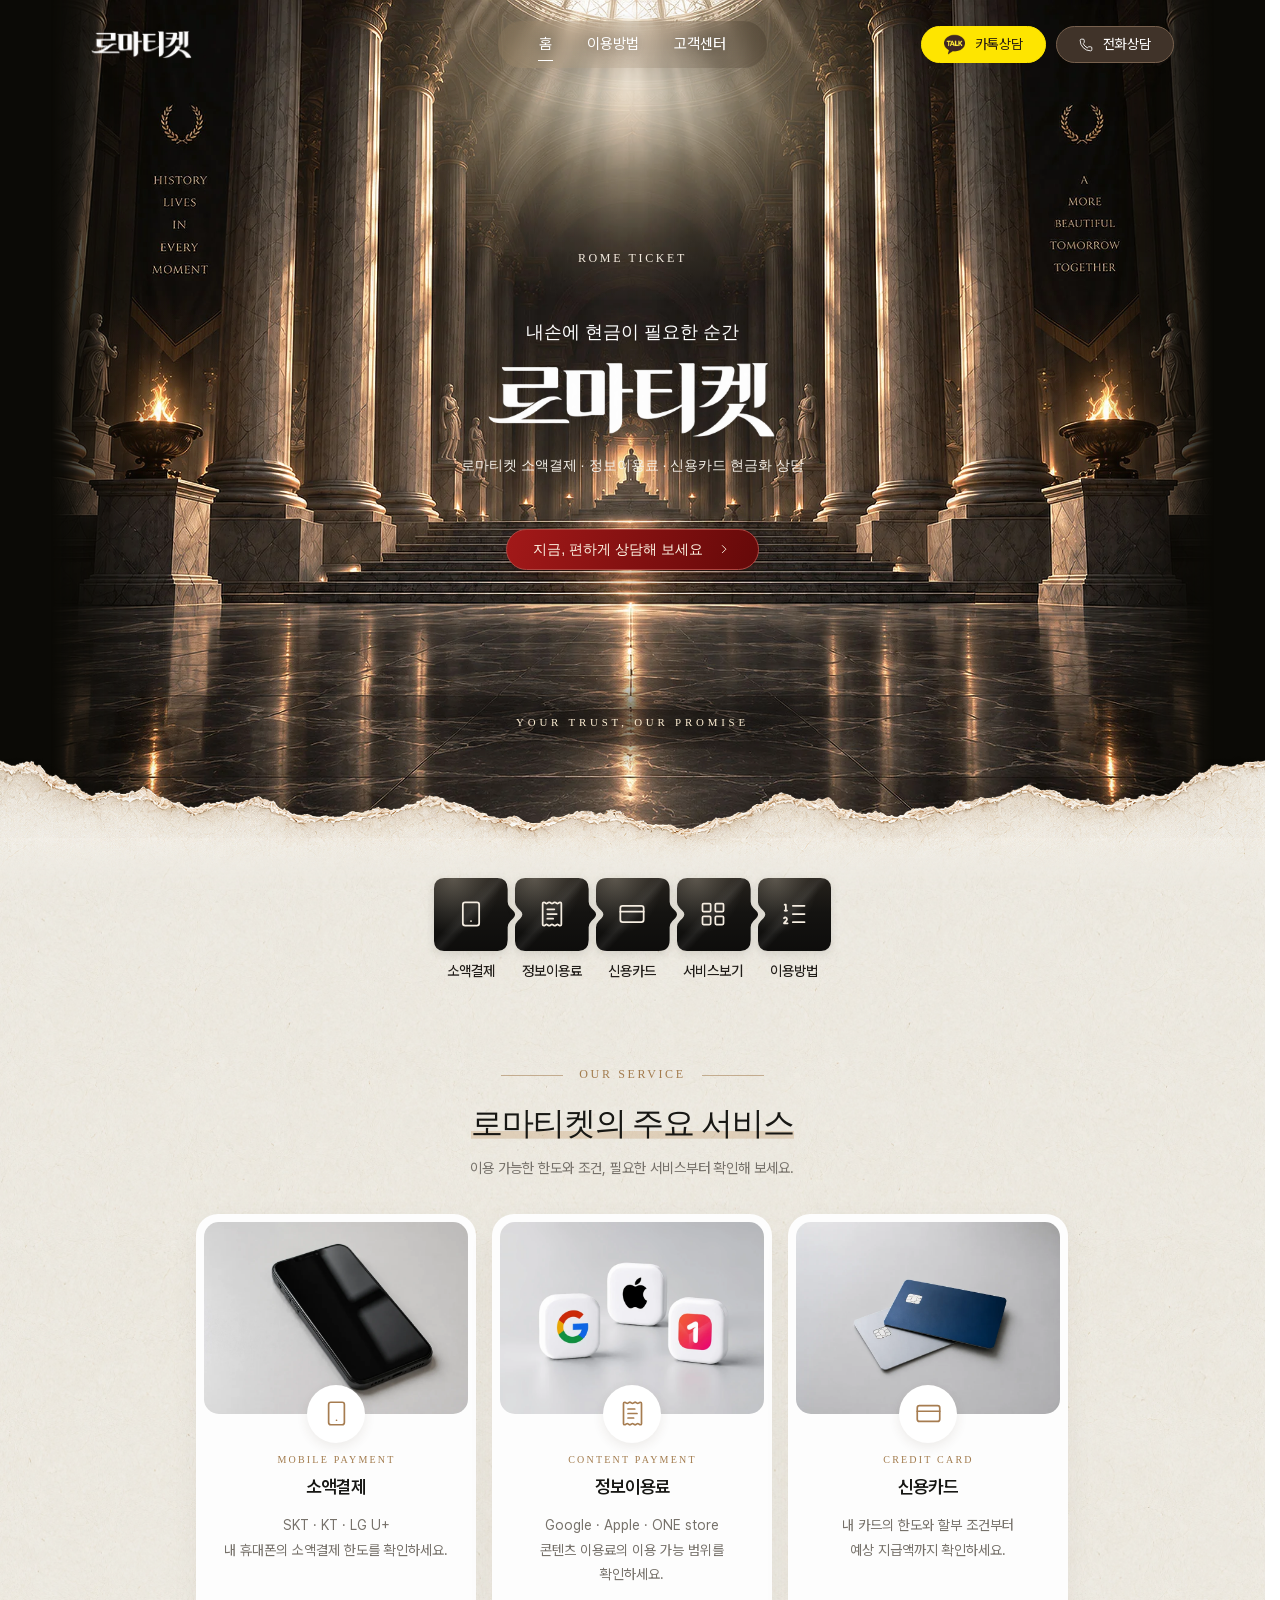
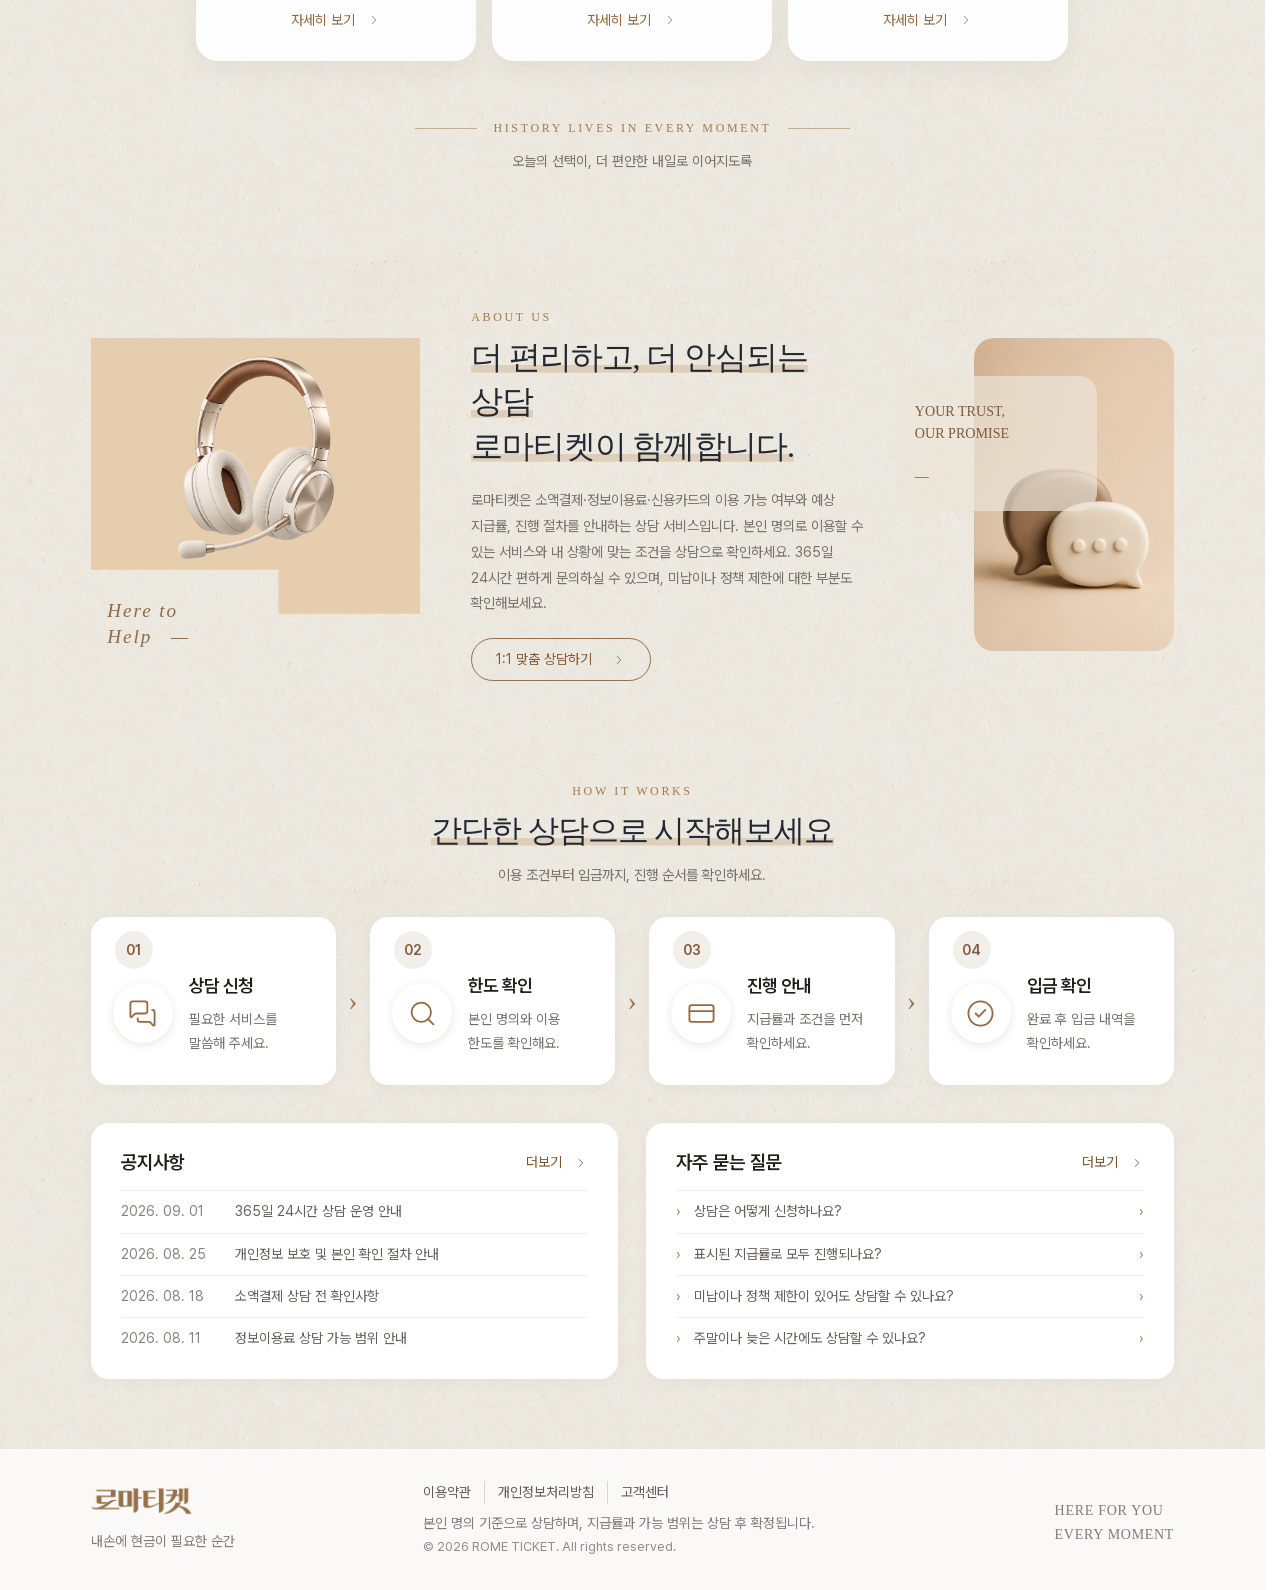
==== commit e6630067: "Add files via upload" ====
--- a/index.html
+++ b/index.html
@@ -1,595 +1,635 @@
-<!doctype html>
-<html lang="ko">
-  <head>
-    <meta charset="utf-8" />
-    <meta name="viewport" content="width=device-width, initial-scale=1" />
-    <title>로마티켓 | 소액결제·정보이용료·신용카드 현금화 상담</title>
-    <meta
-      name="description"
-      content="소액결제, 정보이용료, 신용카드 상담 가능 여부와 예상 지급률, 이용 절차를 365일 24시간 안내합니다."
-    />
-    <meta name="robots" content="index,follow,max-image-preview:large" />
-    <meta name="theme-color" content="#171410" />
-    <meta property="og:type" content="website" />
-    <meta property="og:locale" content="ko_KR" />
-    <meta property="og:site_name" content="로마티켓 ROME TICKET" />
-    <meta
-      property="og:title"
-      content="로마티켓 | 소액결제·정보이용료·신용카드 현금화 상담"
-    />
-    <meta
-      property="og:description"
-      content="소액결제, 정보이용료, 신용카드 상담 가능 여부와 예상 지급률, 이용 절차를 365일 24시간 안내합니다."
-    />
-    <meta
-      property="og:image"
-      content="assets/images/hero-temple.jpg?v=13bb6dd7"
-    />
-    <meta property="og:image:alt" content="황금빛이 드리운 로마풍 대리석 홀" />
-    <meta name="twitter:card" content="summary_large_image" />
-    <link
-      rel="icon"
-      href="assets/images/favicon.svg?v=coffee-r3"
-      type="image/svg+xml"
-    />
-    <link
-      rel="preload"
-      href="assets/images/hero-temple.jpg?v=13bb6dd7"
-      as="image"
-      type="image/jpeg"
-      fetchpriority="high"
-    />
-    <link
-      rel="preload"
-      href="assets/images/paper-torn-edge.png?v=5a0af124"
-      as="image"
-      type="image/png"
-      fetchpriority="high"
-    />
-    <link rel="stylesheet" href="assets/css/style.css" />
-    <link rel="stylesheet" href="assets/css/home.css" />
-    <script type="application/ld+json">
-      [
-        {
-          "@context": "https://schema.org",
-          "@type": "WebSite",
-          "name": "로마티켓",
-          "alternateName": "ROME TICKET",
-          "inLanguage": "ko-KR",
-          "description": "소액결제, 정보이용료, 신용카드 상담 및 이용 절차 안내"
-        },
-        {
-          "@context": "https://schema.org",
-          "@type": "Organization",
-          "name": "로마티켓",
-          "alternateName": "ROME TICKET",
-          "description": "365일 24시간 상담 가능 여부와 진행 절차를 안내하는 상담 서비스"
-        }
-      ]
-    </script>
-    <script src="assets/js/site-data.js" defer></script>
-    <script src="assets/js/app.js" defer></script>
-  </head>
-  <body class="page-home">
-    <a class="skip-link" href="#main">본문 바로가기</a>
-    <header class="site-header" data-site-header>
-      <div class="header-inner shell">
-        <a class="brand" href="index.html" aria-label="로마티켓 홈"
-          ><img
-            class="brand__logo"
-            src="assets/images/rome-ticket-logo-current.png"
-            alt="로마티켓"
-            width="850"
-            height="254"
-        /></a>
-        <nav class="gnb" aria-label="주요 메뉴">
-          <ul>
-            <li><a href="index.html" data-nav-link>홈</a></li>
-            <li><a href="guide.html" data-nav-link>이용방법</a></li>
-            <li><a href="faq.html" data-nav-link>고객센터</a></li>
-          </ul>
-        </nav>
-        <div class="header-actions">
-          <a
-            class="header-consult-link header-consult-link--kakao"
-            href="guide.html"
-            data-consult-link
-            data-consult-channel="kakao"
-          >
-            <img
-              class="icon"
-              src="assets/icons/kakaotalk-symbol.png"
-              alt=""
-              width="18"
-              height="18"
-            />
-            카톡상담
-          </a>
-          <a
-            class="header-consult-link header-consult-link--phone"
-            href="guide.html"
-            data-consult-link
-            data-consult-channel="phone"
-          >
-            <svg class="icon icon--line" aria-hidden="true">
-              <use href="assets/icons/lucide-sprite.svg#icon-phone"></use>
-            </svg>
-            전화상담
-          </a>
-          <button
-            class="menu-toggle"
-            type="button"
-            aria-label="메뉴 열기"
-            aria-controls="mobile-menu"
-            aria-expanded="false"
-            data-menu-toggle
-          >
-            <svg class="icon menu-toggle__open icon--line" aria-hidden="true">
-              <use href="assets/icons/lucide-sprite.svg#icon-menu"></use>
-            </svg>
-            <svg class="icon menu-toggle__close icon--line" aria-hidden="true">
-              <use href="assets/icons/lucide-sprite.svg#icon-x"></use>
-            </svg>
-          </button>
-        </div>
-      </div>
-    </header>
-    <div class="menu-backdrop" data-menu-backdrop></div>
-    <nav
-      class="mobile-menu"
-      id="mobile-menu"
-      aria-label="모바일 메뉴"
-      aria-hidden="true"
-      inert
-      data-mobile-menu
-    >
-      <ul>
-        <li><a href="index.html" data-nav-link>홈</a></li>
-        <li><a href="guide.html" data-nav-link>이용방법</a></li>
-        <li><a href="faq.html" data-nav-link>고객센터</a></li>
-      </ul>
-      <a class="button button--primary" href="guide.html" data-consult-link
-        ><svg class="icon icon--line" aria-hidden="true">
-          <use href="assets/icons/lucide-sprite.svg#icon-message-square"></use>
-        </svg>
-        24시간 상담 연결</a
-      >
-    </nav>
-
-    <main id="main">
-      <section class="landing-hero" aria-labelledby="home-title">
-        <div class="landing-hero__copy shell">
-          <p class="landing-hero__tagline">ROME TICKET</p>
-          <p class="landing-hero__intro">내손에 현금이 필요한 순간</p>
-          <h1 id="home-title">
-            <img
-              class="landing-hero__logo"
-              src="assets/images/rome-ticket-logo-current.png"
-              alt="로마티켓"
-              width="850"
-              height="254"
-              fetchpriority="high"
-            />
-            <span class="sr-only">소액결제·정보이용료·신용카드 상담</span>
-          </h1>
-          <p class="landing-hero__description">
-            소액결제 · 정보이용료 · 신용카드 현금화 상담
-          </p>
-          <a class="landing-button" href="guide.html" data-consult-link
-            >지금, 편하게 상담해 보세요
-            <svg class="icon icon--line" aria-hidden="true">
-              <use
-                href="assets/icons/lucide-sprite.svg#icon-chevron-right"
-              ></use></svg
-          ></a>
-        </div>
-        <p class="landing-hero__signature">YOUR TRUST, OUR PROMISE</p>
-      </section>
-      <section
-        class="landing-paper paper-section"
-        aria-label="상담 서비스 안내"
-      >
-        <div class="paper-edge" aria-hidden="true"></div>
-        <nav class="home-categories shell" aria-label="서비스 바로가기">
-          <a href="guide.html#small-payment"
-            ><span class="home-categories__icon"
-              ><svg class="icon" aria-hidden="true">
-                <use
-                  href="assets/icons/lucide-sprite.svg#icon-smartphone"
-                ></use></svg></span
-            ><strong>소액결제</strong></a
-          >
-          <a href="guide.html#content-fee"
-            ><span class="home-categories__icon"
-              ><svg class="icon icon--line" aria-hidden="true">
-                <use
-                  href="assets/icons/lucide-sprite.svg#icon-receipt-text"
-                ></use></svg></span
-            ><strong>정보이용료</strong></a
-          >
-          <a href="guide.html#credit-card"
-            ><span class="home-categories__icon"
-              ><svg class="icon icon--line" aria-hidden="true">
-                <use
-                  href="assets/icons/lucide-sprite.svg#icon-credit-card"
-                ></use></svg></span
-            ><strong>신용카드</strong></a
-          >
-          <a href="guide.html#services"
-            ><span class="home-categories__icon"
-              ><svg class="icon icon--line" aria-hidden="true">
-                <use
-                  href="assets/icons/lucide-sprite.svg#icon-layout-grid"
-                ></use></svg></span
-            ><strong>서비스보기</strong></a
-          >
-          <a href="guide.html"
-            ><span class="home-categories__icon"
-              ><svg class="icon icon--line" aria-hidden="true">
-                <use
-                  href="assets/icons/lucide-sprite.svg#icon-list-ordered"
-                ></use></svg></span
-            ><strong>이용방법</strong></a
-          >
-        </nav>
-        <section class="home-featured shell" aria-labelledby="featured-title">
-          <div class="landing-heading">
-            <p class="eyebrow">OUR SERVICE</p>
-            <h2 id="featured-title">
-              <span class="text-highlight">로마티켓의 주요 서비스</span>
-            </h2>
-            <p>이용 가능한 한도와 조건, 필요한 서비스부터 확인해 보세요.</p>
-          </div>
-          <div class="featured-grid">
-            <a class="featured-card" href="guide.html#small-payment"
-              ><div class="featured-card__art">
-                <img
-                  src="assets/images/service-mobile-plain-desk.webp"
-                  width="960"
-                  height="640"
-                  alt="화면이 꺼진 스마트폰"
-                  loading="lazy"
-                  decoding="async"
-                />
-              </div>
-              <div class="featured-card__body">
-                <span class="featured-card__icon"
-                  ><svg class="icon icon--line" aria-hidden="true">
-                    <use
-                      href="assets/icons/lucide-sprite.svg#icon-smartphone"
-                    ></use></svg
-                ></span>
-
-                <span class="featured-card__label" aria-hidden="true"
-                  >MOBILE PAYMENT</span
-                >
-                <h3>소액결제</h3>
-                <p>
-                  SKT · KT · LG U+<br />내 휴대폰의 소액결제 한도를 확인하세요.
-                </p>
-                <span class="landing-more"
-                  >자세히 보기
-                  <svg class="icon icon--line" aria-hidden="true">
-                    <use
-                      href="assets/icons/lucide-sprite.svg#icon-chevron-right"
-                    ></use></svg
-                ></span></div
-            ></a>
-            <a class="featured-card" href="guide.html#content-fee"
-              ><div class="featured-card__art">
-                <img
-                  src="assets/images/service-content-platforms.jpg"
-                  width="800"
-                  height="600"
-                  alt="단색 책상 위에 놓인 구글, 애플, 원스토어 로고 오브젝트"
-                  loading="lazy"
-                  decoding="async"
-                />
-              </div>
-              <div class="featured-card__body">
-                <span class="featured-card__icon"
-                  ><svg class="icon icon--line" aria-hidden="true">
-                    <use
-                      href="assets/icons/lucide-sprite.svg#icon-receipt-text"
-                    ></use></svg
-                ></span>
-
-                <span class="featured-card__label" aria-hidden="true"
-                  >CONTENT PAYMENT</span
-                >
-                <h3>정보이용료</h3>
-                <p>
-                  Google · Apple · ONE store<br />콘텐츠 이용료의 이용 가능
-                  범위를 확인하세요.
-                </p>
-                <span class="landing-more"
-                  >자세히 보기
-                  <svg class="icon icon--line" aria-hidden="true">
-                    <use
-                      href="assets/icons/lucide-sprite.svg#icon-chevron-right"
-                    ></use></svg
-                ></span></div
-            ></a>
-            <a class="featured-card" href="guide.html#credit-card"
-              ><div class="featured-card__art">
-                <img
-                  src="assets/images/service-credit-plain-desk.webp"
-                  width="960"
-                  height="640"
-                  alt="단색 책상 위에 놓인 두 장의 IC칩 신용카드"
-                  loading="lazy"
-                  decoding="async"
-                />
-              </div>
-              <div class="featured-card__body">
-                <span class="featured-card__icon"
-                  ><svg class="icon icon--line" aria-hidden="true">
-                    <use
-                      href="assets/icons/lucide-sprite.svg#icon-credit-card"
-                    ></use></svg
-                ></span>
-
-                <span class="featured-card__label" aria-hidden="true"
-                  >CREDIT CARD</span
-                >
-                <h3>신용카드</h3>
-                <p>
-                  내 카드의 한도와 할부 조건부터<br />예상 지급액까지
-                  확인하세요.
-                </p>
-                <span class="landing-more"
-                  >자세히 보기
-                  <svg class="icon icon--line" aria-hidden="true">
-                    <use
-                      href="assets/icons/lucide-sprite.svg#icon-chevron-right"
-                    ></use></svg
-                ></span></div
-            ></a>
-          </div>
-          <div class="home-featured__signature">
-            <p class="eyebrow">HISTORY LIVES IN EVERY MOMENT</p>
-            <p>오늘의 선택이, 더 편안한 내일로 이어지도록</p>
-          </div>
-        </section>
-      </section>
-      <div class="home-content">
-        <section class="home-about" aria-labelledby="about-title">
-          <div class="home-about__inner shell">
-            <figure class="home-about__scene home-about__scene--consultation">
-              <div class="home-about__art">
-                <img
-                  src="assets/images/about-consultation-headset-transparent.png"
-                  width="1254"
-                  height="1254"
-                  alt="전화상담을 상징하는 마이크가 달린 3D 헤드셋"
-                  loading="lazy"
-                  decoding="async"
-                />
-              </div>
-              <figcaption>Here to<br />Help <span>—</span></figcaption>
-            </figure>
-            <div class="home-about__copy">
-              <p class="eyebrow">ABOUT US</p>
-              <h2 id="about-title">
-                <span class="text-highlight">더 편리하고, 더 안심되는 상담</span
-                ><br />
-                <span class="text-highlight">로마티켓이 함께합니다.</span>
-              </h2>
-              <p>
-                지급률부터 진행 절차까지, 충분히 확인하고 시작하세요. 본인
-                명의로 이용할 수 있는 서비스와 내 상황에 맞는 조건을 상담으로
-                확인하세요. 365일 24시간 편하게 문의하실 수 있으며, 미납이나
-                정책 제한에 대한 부분도 확인해보세요.
-              </p>
-              <a class="home-about__link" href="guide.html" data-consult-link
-                >1:1 맞춤 상담하기
-                <svg class="icon icon--line" aria-hidden="true">
-                  <use
-                    href="assets/icons/lucide-sprite.svg#icon-chevron-right"
-                  ></use></svg
-              ></a>
-            </div>
-            <figure class="home-about__scene home-about__scene--messages">
-              <img
-                src="assets/images/about-consultation-messages.webp"
-                width="1024"
-                height="1536"
-                alt="일대일 상담을 상징하는 두 개의 3D 말풍선"
-                loading="lazy"
-                decoding="async"
-              />
-              <figcaption>
-                YOUR TRUST,<br />OUR PROMISE <span>—</span>
-              </figcaption>
-            </figure>
-          </div>
-        </section>
-        <section class="home-process shell" aria-labelledby="process-title">
-          <div class="home-process__heading">
-            <p class="eyebrow">HOW IT WORKS</p>
-            <h2 id="process-title">
-              <span class="text-highlight"
-                >간단한 상담으로 시작해보세요</span
-              >
-            </h2>
-            <p>이용 조건부터 입금까지, 진행 순서를 확인하세요.</p>
-          </div>
-          <ol class="home-process__steps">
-            <li>
-              <div class="home-process__icon">
-                <span>01</span
-                ><svg class="icon icon--line" aria-hidden="true">
-                  <use
-                    href="assets/icons/lucide-sprite.svg#icon-messages-square"
-                  ></use>
-                </svg>
-              </div>
-              <h3>상담 신청</h3>
-              <p>필요한 서비스를 말씀해 주세요.</p>
-            </li>
-            <li>
-              <div class="home-process__icon">
-                <span>02</span
-                ><svg class="icon icon--line" aria-hidden="true">
-                  <use href="assets/icons/lucide-sprite.svg#icon-search"></use>
-                </svg>
-              </div>
-              <h3>한도 확인</h3>
-              <p>본인 명의와 이용 한도를 확인해요.</p>
-            </li>
-            <li>
-              <div class="home-process__icon">
-                <span>03</span
-                ><svg class="icon icon--line" aria-hidden="true">
-                  <use
-                    href="assets/icons/lucide-sprite.svg#icon-credit-card"
-                  ></use>
-                </svg>
-              </div>
-              <h3>진행 안내</h3>
-              <p>지급률과 조건을 먼저 확인하세요.</p>
-            </li>
-            <li>
-              <div class="home-process__icon">
-                <span>04</span
-                ><svg class="icon icon--line" aria-hidden="true">
-                  <use
-                    href="assets/icons/lucide-sprite.svg#icon-circle-check"
-                  ></use>
-                </svg>
-              </div>
-              <h3>입금 확인</h3>
-              <p>완료 후 입금 내역을 확인하세요.</p>
-            </li>
-          </ol>
-        </section>
-        <div class="home-support shell">
-          <section aria-labelledby="notice-preview-title">
-            <div class="support-heading">
-              <h2 id="notice-preview-title">공지사항</h2>
-              <a class="landing-more" href="faq.html#notices"
-                >더보기
-                <svg class="icon icon--line" aria-hidden="true">
-                  <use
-                    href="assets/icons/lucide-sprite.svg#icon-chevron-right"
-                  ></use></svg
-              ></a>
-            </div>
-            <ul class="home-notices">
-              <li>
-                <time datetime="2026-09-01">2026. 09. 01</time
-                ><a href="notice-detail.html?id=operation-hours"
-                  >365일 24시간 상담 운영 안내</a
-                >
-              </li>
-              <li>
-                <time datetime="2026-08-25">2026. 08. 25</time
-                ><a href="notice-detail.html?id=privacy-verification"
-                  >개인정보 보호 및 본인 확인 절차 안내</a
-                >
-              </li>
-              <li>
-                <time datetime="2026-08-18">2026. 08. 18</time
-                ><a href="notice-detail.html?id=small-payment-checklist"
-                  >소액결제 상담 전 확인사항</a
-                >
-              </li>
-              <li>
-                <time datetime="2026-08-11">2026. 08. 11</time
-                ><a href="notice-detail.html?id=content-fee-range"
-                  >정보이용료 상담 가능 범위 안내</a
-                >
-              </li>
-            </ul>
-          </section>
-          <section
-            class="home-faq"
-            aria-labelledby="faq-preview-title"
-            data-faq-section
-          >
-            <div class="support-heading">
-              <h2 id="faq-preview-title">자주 묻는 질문</h2>
-              <a class="landing-more" href="faq.html#faq"
-                >더보기
-                <svg class="icon" aria-hidden="true">
-                  <use
-                    href="assets/icons/lucide-sprite.svg#icon-chevron-right"
-                  ></use></svg
-              ></a>
-            </div>
-            <details data-faq-item>
-              <summary>상담은 어떻게 신청하나요?</summary>
-              <p>
-                상담하기 버튼으로 공식 상담 채널을 확인해 주세요. 이용하려는
-                서비스와 현재 상황을 알려주시면 가능 여부부터 안내합니다.
-              </p>
-            </details>
-            <details data-faq-item>
-              <summary>표시된 지급률로 모두 진행되나요?</summary>
-              <p>
-                표시된 지급률은 최대 기준입니다. 실제 지급률과 예상 지급액은
-                상품, 한도, 이용 조건에 따라 달라지므로 진행 전에 반드시 확인해
-                주세요.
-              </p>
-            </details>
-            <details data-faq-item>
-              <summary>미납이나 정책 제한이 있어도 상담할 수 있나요?</summary>
-              <p>
-                상담은 가능하지만 진행 여부는 제한 사유와 이용 상태에 따라
-                달라집니다. 모든 경우에 진행이 가능한 것은 아닙니다.
-              </p>
-            </details>
-            <details data-faq-item>
-              <summary>주말이나 늦은 시간에도 상담할 수 있나요?</summary>
-              <p>
-                365일 24시간 언제든 문의하세요. 문의가 많거나 추가 확인이 필요한
-                경우 답변이 늦어질 수 있습니다.
-              </p>
-            </details>
-          </section>
-        </div>
-      </div>
-    </main>
-    <footer class="landing-footer">
-      <div class="shell landing-footer__inner">
-        <div>
-          <a class="brand" href="index.html" aria-label="로마티켓 홈"
-            ><img
-              class="brand__logo"
-              src="assets/images/rome-ticket-logo-current.png"
-              alt="로마티켓"
-              width="850"
-              height="254"
-          /></a>
-          <p>내손에 현금이 필요한 순간</p>
-        </div>
-        <div class="landing-footer__info">
-          <nav aria-label="하단 메뉴">
-            <a href="terms.html">이용약관</a
-            ><a href="privacy.html">개인정보처리방침</a
-            ><a href="faq.html">고객센터</a>
-          </nav>
-          <p>
-            본인 명의 기준으로 상담하며, 지급률과 가능 범위는 상담 후
-            확정됩니다.
-          </p>
-          <p class="footer-copyright">
-            © <span data-copyright-year>2026</span> ROME TICKET. All rights
-            reserved.
-          </p>
-        </div>
-        <p class="landing-footer__signature">HERE FOR YOU<br />EVERY MOMENT</p>
-      </div>
-    </footer>
-    <button
-      class="back-to-top"
-      type="button"
-      data-back-to-top
-      aria-label="맨 위로 이동"
-    >
-      <svg class="icon icon--line" aria-hidden="true">
-        <use href="assets/icons/lucide-sprite.svg#icon-arrow-up"></use>
-      </svg>
-    </button>
-  </body>
-</html>
+<!doctype html>
+<html lang="ko">
+  <head>
+    <meta charset="utf-8" />
+    <meta name="viewport" content="width=device-width, initial-scale=1" />
+    <meta name="naver-site-verification" content="cbf918c89c5dc8826b6992a50de1c43332e22cea" />
+    <!-- Google Tag Manager -->
+    <script>(function(w,d,s,l,i){w[l]=w[l]||[];w[l].push({'gtm.start':
+    new Date().getTime(),event:'gtm.js'});var f=d.getElementsByTagName(s)[0],
+    j=d.createElement(s),dl=l!='dataLayer'?'&l='+l:'';j.async=true;j.src=
+    'https://www.googletagmanager.com/gtm.js?id='+i+dl;f.parentNode.insertBefore(j,f);
+    })(window,document,'script','dataLayer','GTM-5J8D7BFQ');</script>
+    <!-- End Google Tag Manager -->
+    <!-- Google tag (gtag.js) -->
+    <script async src="https://www.googletagmanager.com/gtag/js?id=G-KWKEYT7X4H"></script>
+    <script>
+      window.dataLayer = window.dataLayer || [];
+      function gtag(){dataLayer.push(arguments);}
+      gtag('js', new Date());
+      gtag('config', 'G-KWKEYT7X4H');
+    </script>
+    <title>로마티켓 | 소액결제·정보이용료·신용카드 현금화 상담</title>
+    <meta
+      name="description"
+      content="로마티켓은 소액결제·정보이용료·신용카드 상담 서비스입니다. 본인 명의 이용 가능 여부와 예상 지급률, 진행 절차 및 준비사항을 확인하세요."
+    />
+    <meta name="robots" content="index,follow,max-image-preview:large" />
+    <link rel="canonical" href="https://xn--2o2b2zi18b9qd.com/" />
+    <meta property="og:url" content="https://xn--2o2b2zi18b9qd.com/" />
+    <meta name="theme-color" content="#171410" />
+    <meta property="og:type" content="website" />
+    <meta property="og:locale" content="ko_KR" />
+    <meta property="og:site_name" content="로마티켓" />
+    <meta
+      property="og:title"
+      content="로마티켓 | 소액결제·정보이용료·신용카드 현금화 상담"
+    />
+    <meta
+      property="og:description"
+      content="로마티켓은 소액결제·정보이용료·신용카드 상담 서비스입니다. 본인 명의 이용 가능 여부와 예상 지급률, 진행 절차 및 준비사항을 확인하세요."
+    />
+    <meta
+      property="og:image"
+      content="https://xn--2o2b2zi18b9qd.com/assets/images/hero-temple.webp"
+    />
+    <meta property="og:image:alt" content="황금빛이 드리운 로마풍 대리석 홀" />
+    <meta name="twitter:card" content="summary_large_image" />
+    <link
+      rel="icon"
+      href="assets/images/favicon.svg?v=coffee-r3"
+      type="image/svg+xml"
+    />
+    <link
+      rel="preload"
+      href="assets/images/hero-temple.webp?v=13bb6dd7"
+      as="image"
+      type="image/webp"
+      fetchpriority="high"
+    />
+    <link
+      rel="preload"
+      href="assets/images/paper-torn-edge.webp?v=5a0af124"
+      as="image"
+      type="image/webp"
+      fetchpriority="high"
+    />
+    <link rel="stylesheet" href="assets/css/style.css" />
+    <link rel="stylesheet" href="assets/css/home.css" />
+    <script type="application/ld+json">
+{
+  "@context": "https://schema.org",
+  "@graph": [
+    {
+      "@type": "WebSite",
+      "@id": "https://xn--2o2b2zi18b9qd.com/#website",
+      "url": "https://xn--2o2b2zi18b9qd.com/",
+      "name": "로마티켓",
+      "alternateName": [
+        "ROME TICKET",
+        "로마 티켓"
+      ],
+      "inLanguage": "ko-KR",
+      "publisher": {
+        "@id": "https://xn--2o2b2zi18b9qd.com/#organization"
+      },
+      "description": "로마티켓 소액결제·정보이용료·신용카드 상담 및 이용 절차 안내"
+    },
+    {
+      "@type": "Organization",
+      "@id": "https://xn--2o2b2zi18b9qd.com/#organization",
+      "url": "https://xn--2o2b2zi18b9qd.com/",
+      "name": "로마티켓",
+      "alternateName": "ROME TICKET",
+      "logo": {
+        "@type": "ImageObject",
+        "url": "https://xn--2o2b2zi18b9qd.com/assets/images/rome-ticket-logo-current.webp",
+        "width": 850,
+        "height": 254
+      },
+      "description": "소액결제·정보이용료·신용카드의 이용 가능 여부와 진행 절차를 안내하는 상담 서비스"
+    }
+  ]
+}
+    </script>
+    <script src="assets/js/site-data.js" defer></script>
+    <script src="assets/js/app.js" defer></script>
+  </head>
+  <body class="page-home">
+    <!-- Google Tag Manager (noscript) -->
+    <noscript><iframe src="https://www.googletagmanager.com/ns.html?id=GTM-5J8D7BFQ"
+    height="0" width="0" style="display:none;visibility:hidden"></iframe></noscript>
+    <!-- End Google Tag Manager (noscript) -->
+    <a class="skip-link" href="#main">본문 바로가기</a>
+    <header class="site-header" data-site-header>
+      <div class="header-inner shell">
+        <a class="brand" href="index.html" aria-label="로마티켓 홈"
+          ><img
+            class="brand__logo"
+            src="assets/images/rome-ticket-logo-current.webp"
+            alt="로마티켓"
+            width="850"
+            height="254"
+        /></a>
+        <nav class="gnb" aria-label="주요 메뉴">
+          <ul>
+            <li><a href="index.html" data-nav-link>홈</a></li>
+            <li><a href="guide.html" data-nav-link>이용방법</a></li>
+            <li><a href="faq.html" data-nav-link>고객센터</a></li>
+          </ul>
+        </nav>
+        <div class="header-actions">
+          <a
+            class="header-consult-link header-consult-link--kakao"
+            href="guide.html"
+            data-consult-link
+            data-consult-channel="kakao"
+          >
+            <img
+              class="icon"
+              src="assets/icons/kakaotalk-symbol.png"
+              alt=""
+              width="18"
+              height="18"
+            />
+            카톡상담
+          </a>
+          <a
+            class="header-consult-link header-consult-link--phone"
+            href="guide.html"
+            data-consult-link
+            data-consult-channel="phone"
+          >
+            <svg class="icon icon--line" aria-hidden="true">
+              <use href="assets/icons/lucide-sprite.svg#icon-phone"></use>
+            </svg>
+            전화상담
+          </a>
+          <button
+            class="menu-toggle"
+            type="button"
+            aria-label="메뉴 열기"
+            aria-controls="mobile-menu"
+            aria-expanded="false"
+            data-menu-toggle
+          >
+            <svg class="icon menu-toggle__open icon--line" aria-hidden="true">
+              <use href="assets/icons/lucide-sprite.svg#icon-menu"></use>
+            </svg>
+            <svg class="icon menu-toggle__close icon--line" aria-hidden="true">
+              <use href="assets/icons/lucide-sprite.svg#icon-x"></use>
+            </svg>
+          </button>
+        </div>
+      </div>
+    </header>
+    <div class="menu-backdrop" data-menu-backdrop></div>
+    <nav
+      class="mobile-menu"
+      id="mobile-menu"
+      aria-label="모바일 메뉴"
+      aria-hidden="true"
+      inert
+      data-mobile-menu
+    >
+      <ul>
+        <li><a href="index.html" data-nav-link>홈</a></li>
+        <li><a href="guide.html" data-nav-link>이용방법</a></li>
+        <li><a href="faq.html" data-nav-link>고객센터</a></li>
+      </ul>
+      <a class="button button--primary" href="guide.html" data-consult-link
+        ><svg class="icon icon--line" aria-hidden="true">
+          <use href="assets/icons/lucide-sprite.svg#icon-message-square"></use>
+        </svg>
+        24시간 상담 연결</a
+      >
+    </nav>
+
+    <main id="main">
+      <section class="landing-hero" aria-labelledby="home-title">
+        <div class="landing-hero__copy shell">
+          <p class="landing-hero__tagline">ROME TICKET</p>
+          <p class="landing-hero__intro">내손에 현금이 필요한 순간</p>
+          <h1 id="home-title">
+            <img
+              class="landing-hero__logo"
+              src="assets/images/rome-ticket-logo-current.webp"
+              alt="로마티켓"
+              width="850"
+              height="254"
+              fetchpriority="high"
+            />
+            <span class="sr-only">소액결제·정보이용료·신용카드 상담</span>
+          </h1>
+          <p class="landing-hero__description">
+            로마티켓 소액결제 · 정보이용료 · 신용카드 현금화 상담
+          </p>
+          <a class="landing-button" href="guide.html" data-consult-link
+            >지금, 편하게 상담해 보세요
+            <svg class="icon icon--line" aria-hidden="true">
+              <use
+                href="assets/icons/lucide-sprite.svg#icon-chevron-right"
+              ></use></svg
+          ></a>
+        </div>
+        <p class="landing-hero__signature">YOUR TRUST, OUR PROMISE</p>
+      </section>
+      <section
+        class="landing-paper paper-section"
+        aria-label="상담 서비스 안내"
+      >
+        <div class="paper-edge" aria-hidden="true"></div>
+        <nav class="home-categories shell" aria-label="서비스 바로가기">
+          <a href="guide.html#small-payment"
+            ><span class="home-categories__icon"
+              ><svg class="icon" aria-hidden="true">
+                <use
+                  href="assets/icons/lucide-sprite.svg#icon-smartphone"
+                ></use></svg></span
+            ><strong>소액결제</strong></a
+          >
+          <a href="guide.html#content-fee"
+            ><span class="home-categories__icon"
+              ><svg class="icon icon--line" aria-hidden="true">
+                <use
+                  href="assets/icons/lucide-sprite.svg#icon-receipt-text"
+                ></use></svg></span
+            ><strong>정보이용료</strong></a
+          >
+          <a href="guide.html#credit-card"
+            ><span class="home-categories__icon"
+              ><svg class="icon icon--line" aria-hidden="true">
+                <use
+                  href="assets/icons/lucide-sprite.svg#icon-credit-card"
+                ></use></svg></span
+            ><strong>신용카드</strong></a
+          >
+          <a href="guide.html#services"
+            ><span class="home-categories__icon"
+              ><svg class="icon icon--line" aria-hidden="true">
+                <use
+                  href="assets/icons/lucide-sprite.svg#icon-layout-grid"
+                ></use></svg></span
+            ><strong>서비스보기</strong></a
+          >
+          <a href="guide.html"
+            ><span class="home-categories__icon"
+              ><svg class="icon icon--line" aria-hidden="true">
+                <use
+                  href="assets/icons/lucide-sprite.svg#icon-list-ordered"
+                ></use></svg></span
+            ><strong>이용방법</strong></a
+          >
+        </nav>
+        <section class="home-featured shell" aria-labelledby="featured-title">
+          <div class="landing-heading">
+            <p class="eyebrow">OUR SERVICE</p>
+            <h2 id="featured-title">
+              <span class="text-highlight">로마티켓의 주요 서비스</span>
+            </h2>
+            <p>이용 가능한 한도와 조건, 필요한 서비스부터 확인해 보세요.</p>
+          </div>
+          <div class="featured-grid">
+            <a class="featured-card" href="guide.html#small-payment"
+              ><div class="featured-card__art">
+                <img
+                  src="assets/images/service-mobile-plain-desk.webp"
+                  width="960"
+                  height="640"
+                  alt="화면이 꺼진 스마트폰"
+                  loading="lazy"
+                  decoding="async"
+                />
+              </div>
+              <div class="featured-card__body">
+                <span class="featured-card__icon"
+                  ><svg class="icon icon--line" aria-hidden="true">
+                    <use
+                      href="assets/icons/lucide-sprite.svg#icon-smartphone"
+                    ></use></svg
+                ></span>
+
+                <span class="featured-card__label" aria-hidden="true"
+                  >MOBILE PAYMENT</span
+                >
+                <h3>소액결제</h3>
+                <p>
+                  SKT · KT · LG U+<br />내 휴대폰의 소액결제 한도를 확인하세요.
+                </p>
+                <span class="landing-more"
+                  >자세히 보기
+                  <svg class="icon icon--line" aria-hidden="true">
+                    <use
+                      href="assets/icons/lucide-sprite.svg#icon-chevron-right"
+                    ></use></svg
+                ></span></div
+            ></a>
+            <a class="featured-card" href="guide.html#content-fee"
+              ><div class="featured-card__art">
+                <img
+                  src="assets/images/service-content-platforms.webp"
+                  width="800"
+                  height="600"
+                  alt="단색 책상 위에 놓인 구글, 애플, 원스토어 로고 오브젝트"
+                  loading="lazy"
+                  decoding="async"
+                />
+              </div>
+              <div class="featured-card__body">
+                <span class="featured-card__icon"
+                  ><svg class="icon icon--line" aria-hidden="true">
+                    <use
+                      href="assets/icons/lucide-sprite.svg#icon-receipt-text"
+                    ></use></svg
+                ></span>
+
+                <span class="featured-card__label" aria-hidden="true"
+                  >CONTENT PAYMENT</span
+                >
+                <h3>정보이용료</h3>
+                <p>
+                  Google · Apple · ONE store<br />콘텐츠 이용료의 이용 가능
+                  범위를 확인하세요.
+                </p>
+                <span class="landing-more"
+                  >자세히 보기
+                  <svg class="icon icon--line" aria-hidden="true">
+                    <use
+                      href="assets/icons/lucide-sprite.svg#icon-chevron-right"
+                    ></use></svg
+                ></span></div
+            ></a>
+            <a class="featured-card" href="guide.html#credit-card"
+              ><div class="featured-card__art">
+                <img
+                  src="assets/images/service-credit-plain-desk.webp"
+                  width="960"
+                  height="640"
+                  alt="단색 책상 위에 놓인 두 장의 IC칩 신용카드"
+                  loading="lazy"
+                  decoding="async"
+                />
+              </div>
+              <div class="featured-card__body">
+                <span class="featured-card__icon"
+                  ><svg class="icon icon--line" aria-hidden="true">
+                    <use
+                      href="assets/icons/lucide-sprite.svg#icon-credit-card"
+                    ></use></svg
+                ></span>
+
+                <span class="featured-card__label" aria-hidden="true"
+                  >CREDIT CARD</span
+                >
+                <h3>신용카드</h3>
+                <p>
+                  내 카드의 한도와 할부 조건부터<br />예상 지급액까지
+                  확인하세요.
+                </p>
+                <span class="landing-more"
+                  >자세히 보기
+                  <svg class="icon icon--line" aria-hidden="true">
+                    <use
+                      href="assets/icons/lucide-sprite.svg#icon-chevron-right"
+                    ></use></svg
+                ></span></div
+            ></a>
+          </div>
+          <div class="home-featured__signature">
+            <p class="eyebrow">HISTORY LIVES IN EVERY MOMENT</p>
+            <p>오늘의 선택이, 더 편안한 내일로 이어지도록</p>
+          </div>
+        </section>
+      </section>
+      <div class="home-content">
+        <section class="home-about" aria-labelledby="about-title">
+          <div class="home-about__inner shell">
+            <figure class="home-about__scene home-about__scene--consultation">
+              <div class="home-about__art">
+                <img
+                  src="assets/images/about-consultation-headset-transparent.webp"
+                  width="1254"
+                  height="1254"
+                  alt="전화상담을 상징하는 마이크가 달린 3D 헤드셋"
+                  loading="lazy"
+                  decoding="async"
+                />
+              </div>
+              <figcaption>Here to<br />Help <span>—</span></figcaption>
+            </figure>
+            <div class="home-about__copy">
+              <p class="eyebrow">ABOUT US</p>
+              <h2 id="about-title">
+                <span class="text-highlight">더 편리하고, 더 안심되는 상담</span
+                ><br />
+                <span class="text-highlight">로마티켓이 함께합니다.</span>
+              </h2>
+              <p>
+                로마티켓은 소액결제·정보이용료·신용카드의 이용 가능 여부와
+                예상 지급률, 진행 절차를 안내하는 상담 서비스입니다. 본인
+                명의로 이용할 수 있는 서비스와 내 상황에 맞는 조건을 상담으로
+                확인하세요. 365일 24시간 편하게 문의하실 수 있으며, 미납이나
+                정책 제한에 대한 부분도 확인해보세요.
+              </p>
+              <a class="home-about__link" href="guide.html" data-consult-link
+                >1:1 맞춤 상담하기
+                <svg class="icon icon--line" aria-hidden="true">
+                  <use
+                    href="assets/icons/lucide-sprite.svg#icon-chevron-right"
+                  ></use></svg
+              ></a>
+            </div>
+            <figure class="home-about__scene home-about__scene--messages">
+              <img
+                src="assets/images/about-consultation-messages.webp"
+                width="1024"
+                height="1536"
+                alt="일대일 상담을 상징하는 두 개의 3D 말풍선"
+                loading="lazy"
+                decoding="async"
+              />
+              <figcaption>
+                YOUR TRUST,<br />OUR PROMISE <span>—</span>
+              </figcaption>
+            </figure>
+          </div>
+        </section>
+        <section class="home-process shell" aria-labelledby="process-title">
+          <div class="home-process__heading">
+            <p class="eyebrow">HOW IT WORKS</p>
+            <h2 id="process-title">
+              <span class="text-highlight"
+                >간단한 상담으로 시작해보세요</span
+              >
+            </h2>
+            <p>이용 조건부터 입금까지, 진행 순서를 확인하세요.</p>
+          </div>
+          <ol class="home-process__steps">
+            <li>
+              <div class="home-process__icon">
+                <span>01</span
+                ><svg class="icon icon--line" aria-hidden="true">
+                  <use
+                    href="assets/icons/lucide-sprite.svg#icon-messages-square"
+                  ></use>
+                </svg>
+              </div>
+              <h3>상담 신청</h3>
+              <p>필요한 서비스를 말씀해 주세요.</p>
+            </li>
+            <li>
+              <div class="home-process__icon">
+                <span>02</span
+                ><svg class="icon icon--line" aria-hidden="true">
+                  <use href="assets/icons/lucide-sprite.svg#icon-search"></use>
+                </svg>
+              </div>
+              <h3>한도 확인</h3>
+              <p>본인 명의와 이용 한도를 확인해요.</p>
+            </li>
+            <li>
+              <div class="home-process__icon">
+                <span>03</span
+                ><svg class="icon icon--line" aria-hidden="true">
+                  <use
+                    href="assets/icons/lucide-sprite.svg#icon-credit-card"
+                  ></use>
+                </svg>
+              </div>
+              <h3>진행 안내</h3>
+              <p>지급률과 조건을 먼저 확인하세요.</p>
+            </li>
+            <li>
+              <div class="home-process__icon">
+                <span>04</span
+                ><svg class="icon icon--line" aria-hidden="true">
+                  <use
+                    href="assets/icons/lucide-sprite.svg#icon-circle-check"
+                  ></use>
+                </svg>
+              </div>
+              <h3>입금 확인</h3>
+              <p>완료 후 입금 내역을 확인하세요.</p>
+            </li>
+          </ol>
+        </section>
+        <div class="home-support shell">
+          <section aria-labelledby="notice-preview-title">
+            <div class="support-heading">
+              <h2 id="notice-preview-title">공지사항</h2>
+              <a class="landing-more" href="faq.html#notices"
+                >더보기
+                <svg class="icon icon--line" aria-hidden="true">
+                  <use
+                    href="assets/icons/lucide-sprite.svg#icon-chevron-right"
+                  ></use></svg
+              ></a>
+            </div>
+            <ul class="home-notices">
+              <li>
+                <time datetime="2026-09-01">2026. 09. 01</time
+                ><a href="notice-operation-hours.html"
+                  >365일 24시간 상담 운영 안내</a
+                >
+              </li>
+              <li>
+                <time datetime="2026-08-25">2026. 08. 25</time
+                ><a href="notice-privacy-verification.html"
+                  >개인정보 보호 및 본인 확인 절차 안내</a
+                >
+              </li>
+              <li>
+                <time datetime="2026-08-18">2026. 08. 18</time
+                ><a href="notice-small-payment-checklist.html"
+                  >소액결제 상담 전 확인사항</a
+                >
+              </li>
+              <li>
+                <time datetime="2026-08-11">2026. 08. 11</time
+                ><a href="notice-content-fee-range.html"
+                  >정보이용료 상담 가능 범위 안내</a
+                >
+              </li>
+            </ul>
+          </section>
+          <section
+            class="home-faq"
+            aria-labelledby="faq-preview-title"
+            data-faq-section
+          >
+            <div class="support-heading">
+              <h2 id="faq-preview-title">자주 묻는 질문</h2>
+              <a class="landing-more" href="faq.html#faq"
+                >더보기
+                <svg class="icon" aria-hidden="true">
+                  <use
+                    href="assets/icons/lucide-sprite.svg#icon-chevron-right"
+                  ></use></svg
+              ></a>
+            </div>
+            <details data-faq-item>
+              <summary>상담은 어떻게 신청하나요?</summary>
+              <p>
+                상담하기 버튼으로 공식 상담 채널을 확인해 주세요. 이용하려는
+                서비스와 현재 상황을 알려주시면 가능 여부부터 안내합니다.
+              </p>
+            </details>
+            <details data-faq-item>
+              <summary>표시된 지급률로 모두 진행되나요?</summary>
+              <p>
+                표시된 지급률은 최대 기준입니다. 실제 지급률과 예상 지급액은
+                상품, 한도, 이용 조건에 따라 달라지므로 진행 전에 반드시 확인해
+                주세요.
+              </p>
+            </details>
+            <details data-faq-item>
+              <summary>미납이나 정책 제한이 있어도 상담할 수 있나요?</summary>
+              <p>
+                상담은 가능하지만 진행 여부는 제한 사유와 이용 상태에 따라
+                달라집니다. 모든 경우에 진행이 가능한 것은 아닙니다.
+              </p>
+            </details>
+            <details data-faq-item>
+              <summary>주말이나 늦은 시간에도 상담할 수 있나요?</summary>
+              <p>
+                365일 24시간 언제든 문의하세요. 문의가 많거나 추가 확인이 필요한
+                경우 답변이 늦어질 수 있습니다.
+              </p>
+            </details>
+          </section>
+        </div>
+      </div>
+    </main>
+    <footer class="landing-footer">
+      <div class="shell landing-footer__inner">
+        <div>
+          <a class="brand" href="index.html" aria-label="로마티켓 홈"
+            ><img
+              class="brand__logo"
+              src="assets/images/rome-ticket-logo-current.webp"
+              alt="로마티켓"
+              width="850"
+              height="254"
+          /></a>
+          <p>내손에 현금이 필요한 순간</p>
+        </div>
+        <div class="landing-footer__info">
+          <nav aria-label="하단 메뉴">
+            <a href="terms.html">이용약관</a
+            ><a href="privacy.html">개인정보처리방침</a
+            ><a href="faq.html">고객센터</a>
+          </nav>
+          <p>
+            본인 명의 기준으로 상담하며, 지급률과 가능 범위는 상담 후
+            확정됩니다.
+          </p>
+          <p class="footer-copyright">
+            © <span data-copyright-year>2026</span> ROME TICKET. All rights
+            reserved.
+          </p>
+        </div>
+        <p class="landing-footer__signature">HERE FOR YOU<br />EVERY MOMENT</p>
+      </div>
+    </footer>
+    <button
+      class="back-to-top"
+      type="button"
+      data-back-to-top
+      aria-label="맨 위로 이동"
+    >
+      <svg class="icon icon--line" aria-hidden="true">
+        <use href="assets/icons/lucide-sprite.svg#icon-arrow-up"></use>
+      </svg>
+    </button>
+  </body>
+</html>
--- a/assets/css/style.css
+++ b/assets/css/style.css
@@ -1,1756 +1,1856 @@
-@font-face {
-  font-family: "Rome Pretendard";
-  src: url("../fonts/pretendard-variable.woff2") format("woff2");
-  font-style: normal;
-  font-weight: 100 900;
-  font-display: swap;
-}
-
-/* Design tokens shared by the landing page and all content pages. */
-:root {
-  --color-ink: #211d19;
-  --color-ink-soft: #5f5851;
-  --color-muted: #746d65;
-  --color-line: #e7ded4;
-  --color-line-strong: #d9cbbb;
-  --color-paper: #ffffff;
-  --color-cream: #fbf8f4;
-  --color-cream-deep: #f3ece4;
-  --color-gold: #947047;
-  --color-gold-dark: #765538;
-  --color-dark: #1f1a17;
-  --nav-glass-ink: #4f3926;
-  --color-banner-red: #650909;
-  --color-banner-red-light: #a31919;
-  --color-banner-red-border: #af4540;
-  --color-success: #50735d;
-  --shadow-soft: 0 18px 50px rgba(45, 34, 24, 0.08);
-  --shadow-card: 0 4px 18px rgba(46, 35, 25, 0.035);
-  --radius-sm: 6px;
-  --radius-md: 10px;
-  --radius-lg: 14px;
-  --radius-pill: 999px;
-  --container: 1180px;
-  --gutter: clamp(20px, 4vw, 44px);
-  --section: clamp(56px, 6vw, 80px);
-  --space-xs: 8px;
-  --space-sm: 16px;
-  --space-md: 24px;
-  --space-lg: 40px;
-  --text-xs: 14px;
-  --text-sm: 14px;
-  --text-base: 16px;
-  --title-page: clamp(28px, 3vw, 40px);
-  --title-section: clamp(24px, 2.3vw, 32px);
-  --title-content: clamp(20px, 1.8vw, 24px);
-  --font-sans-fallback:
-    Pretendard, "Noto Sans KR", "Apple SD Gothic Neo", "Malgun Gothic", Arial,
-    sans-serif;
-  --font-sans: "Rome Pretendard", var(--font-sans-fallback);
-  --font-serif:
-    "Iowan Old Style", "Palatino Linotype", "Noto Serif KR", Batang,
-    "Times New Roman", serif;
-  --header-height: 90px;
-  --top-button-size: 56px;
-  --floating-button-radius: 12px;
-  --motion-fast: 180ms;
-  --motion-panel: 300ms;
-  --motion-ease: cubic-bezier(0.22, 1, 0.36, 1);
-}
-
-*,
-*::before,
-*::after {
-  box-sizing: border-box;
-}
-html {
-  scroll-behavior: smooth;
-  scroll-padding-top: calc(var(--header-height) + 24px);
-}
-body {
-  margin: 0;
-  min-width: 320px;
-  color: var(--color-ink);
-  background: var(--color-paper);
-  font-family: var(--font-sans);
-  font-size: var(--text-base);
-  font-weight: 400;
-  line-height: 1.65;
-  word-break: keep-all;
-  -webkit-font-smoothing: antialiased;
-}
-body.menu-open {
-  overflow: hidden;
-}
-img,
-svg {
-  display: block;
-  max-width: 100%;
-}
-a {
-  color: inherit;
-  text-decoration: none;
-}
-button,
-input,
-textarea,
-select {
-  font: inherit;
-}
-button {
-  color: inherit;
-}
-button:not(:disabled),
-[role="button"]:not([aria-disabled="true"]),
-[data-consult-link] {
-  cursor: pointer;
-}
-button:focus-visible {
-  outline: 2px solid var(--color-gold-dark);
-  outline-offset: 4px;
-}
-[hidden] {
-  display: none !important;
-}
-::selection {
-  color: #fff;
-  background: var(--color-gold);
-}
-
-.skip-link {
-  position: fixed;
-  z-index: 1000;
-  top: 10px;
-  left: 10px;
-  padding: 10px 14px;
-  color: #fff;
-  background: var(--color-dark);
-  border-radius: 8px;
-  transform: translateY(-150%);
-  transition: transform 0.2s ease;
-}
-.skip-link:focus {
-  transform: translateY(0);
-}
-
-.shell {
-  width: min(100% - (var(--gutter) * 2), var(--container));
-  margin-inline: auto;
-}
-.shell--narrow {
-  max-width: 820px;
-}
-.section {
-  padding-block: var(--section);
-}
-.section--soft {
-  background: var(--color-cream);
-}
-.section--tight {
-  padding-block: clamp(56px, 6vw, 80px);
-}
-.sr-only {
-  position: absolute !important;
-  width: 1px !important;
-  height: 1px !important;
-  padding: 0 !important;
-  margin: -1px !important;
-  overflow: hidden !important;
-  clip: rect(0, 0, 0, 0) !important;
-  white-space: nowrap !important;
-  border: 0 !important;
-}
-.icon {
-  width: 1em;
-  height: 1em;
-  fill: currentColor;
-  overflow: visible;
-}
-.icon--line {
-  fill: none;
-  stroke: currentColor;
-  stroke-width: 1.5;
-  stroke-linecap: round;
-  stroke-linejoin: round;
-}
-
-.eyebrow {
-  margin: 0 0 10px;
-  color: var(--color-gold-dark);
-  font-family: var(--font-serif);
-  font-size: 12px;
-  font-weight: 400;
-  letter-spacing: 0.22em;
-  text-transform: uppercase;
-}
-.section-heading {
-  margin-bottom: 28px;
-}
-.section-heading--row {
-  display: flex;
-  align-items: end;
-  justify-content: space-between;
-  gap: var(--space-md);
-}
-.section-heading h2,
-.page-copy h1,
-.page-copy .page-title {
-  margin: 0;
-  font-family: var(--font-serif);
-  font-weight: 400;
-  line-height: 1.26;
-  letter-spacing: -0.035em;
-}
-.section-heading h2 {
-  font-size: var(--title-section);
-  line-height: 1.45;
-}
-.section-heading p:last-child {
-  max-width: 620px;
-  margin: 13px 0 0;
-  color: var(--color-ink-soft);
-}
-.text-link {
-  display: inline-flex;
-  align-items: center;
-  gap: 8px;
-  flex: 0 0 auto;
-  color: var(--color-gold-dark);
-  font-size: 14px;
-  font-weight: 600;
-}
-.text-link::after {
-  content: "→";
-}
-
-.button {
-  display: inline-flex;
-  min-height: 46px;
-  align-items: center;
-  justify-content: center;
-  gap: 9px;
-  padding: 11px 20px;
-  border: 1px solid transparent;
-  border-radius: var(--radius-pill);
-  cursor: pointer;
-  font-size: 14px;
-  font-weight: 600;
-  line-height: 1;
-  transition:
-    box-shadow 0.2s ease,
-    background-color 0.2s ease,
-    border-color 0.2s ease;
-}
-.button--primary {
-  color: #fff;
-  background: var(--color-gold);
-  box-shadow: 0 4px 12px rgba(117, 82, 49, 0.1);
-}
-.button--primary:hover {
-  background: var(--color-gold-dark);
-  box-shadow: 0 13px 30px rgba(117, 82, 49, 0.24);
-}
-.button--light {
-  color: var(--color-ink);
-  background: #fff;
-  box-shadow: 0 10px 25px rgba(0, 0, 0, 0.1);
-}
-.button--outline {
-  color: var(--color-ink);
-  background: transparent;
-  border-color: var(--color-line-strong);
-}
-.button--outline:hover {
-  border-color: var(--color-gold);
-}
-.button:focus-visible,
-a:focus-visible,
-input:focus-visible,
-summary:focus-visible {
-  outline: 2px solid var(--color-gold-dark);
-  outline-offset: 3px;
-}
-
-/* Navigation and the accessible mobile drawer. */
-.site-header {
-  position: sticky;
-  z-index: 96;
-  top: 0;
-  height: var(--header-height);
-  background: rgba(255, 255, 255, 0.91);
-  border-bottom: 1px solid rgba(221, 211, 200, 0.72);
-  backdrop-filter: blur(18px);
-  transition:
-    box-shadow 0.25s ease,
-    background 0.25s ease;
-}
-.site-header.is-scrolled {
-  background: rgba(255, 255, 255, 0.97);
-  box-shadow: 0 8px 30px rgba(44, 34, 25, 0.07);
-}
-.header-inner {
-  width: min(calc(100% - 2 * clamp(22px, 7.1vw, 104px)), 1240px);
-  height: 100%;
-  display: grid;
-  grid-template-columns: minmax(0, 1fr) auto minmax(0, 1fr);
-  align-items: center;
-  gap: 26px;
-}
-.brand {
-  display: inline-flex;
-  align-items: baseline;
-  gap: 7px;
-  font-family: var(--font-serif);
-  font-size: 19px;
-  font-weight: 400;
-  letter-spacing: 0.09em;
-  white-space: nowrap;
-}
-.brand span:last-child {
-  color: var(--color-gold-dark);
-}
-.brand__logo {
-  display: block;
-  width: var(--brand-logo-width, 101px);
-  height: auto;
-}
-@media (min-width: 1025px) {
-  .site-header .brand__logo {
-    width: var(--brand-logo-width, 101px);
-  }
-}
-.gnb {
-  justify-self: center;
-  padding-inline: 40px;
-  border-radius: var(--radius-pill);
-  color: var(--nav-glass-ink);
-  text-shadow: none;
-}
-.gnb ul {
-  display: flex;
-  align-items: center;
-  gap: clamp(20px, 2.6vw, 38px);
-  margin: 0;
-  padding: 0;
-  list-style: none;
-}
-.gnb a {
-  position: relative;
-  display: block;
-  padding: 11px 1px;
-  color: var(--nav-glass-ink);
-  font-size: 15px;
-  font-weight: 400;
-}
-.gnb a::after {
-  position: absolute;
-  right: 0;
-  bottom: 7px;
-  left: 0;
-  height: 1px;
-  content: "";
-  background: currentColor;
-  transform: scaleX(0);
-  transition: transform 0.2s ease;
-}
-.gnb a:hover,
-.gnb a.is-current {
-  color: var(--nav-glass-ink);
-}
-.gnb a:hover::after,
-.gnb a.is-current::after {
-  transform: scaleX(1);
-}
-.header-actions {
-  justify-self: end;
-  display: flex;
-  align-items: center;
-  gap: 10px;
-}
-.header-consult-link {
-  display: inline-flex;
-  align-items: center;
-  justify-content: center;
-  gap: 10px;
-  min-height: 36px;
-  padding: 8px 22px;
-  border: 1px solid var(--color-gold);
-  border-radius: var(--radius-pill);
-  color: #fff;
-  background: var(--color-gold);
-  font-size: var(--text-sm);
-  font-weight: 400;
-  line-height: 1.4;
-  white-space: nowrap;
-}
-.header-consult-link:hover {
-  background: var(--color-gold-dark);
-}
-.header-consult-link--kakao {
-  color: #271c12;
-  background: #fee500;
-  border-color: #fee500;
-  text-shadow: none;
-}
-.header-consult-link--kakao:hover {
-  background: #efd700;
-  border-color: #efd700;
-}
-.header-consult-link--kakao .icon {
-  width: 21px;
-  height: 21px;
-  flex: 0 0 21px;
-  margin-block: -1.5px;
-}
-.header-consult-link--phone {
-  color: #fff;
-  background: #403329;
-  border-color: #78614e;
-  text-shadow: none;
-}
-.header-consult-link--phone:hover {
-  background: #574335;
-}
-.menu-toggle {
-  position: relative;
-  display: none;
-  width: 44px;
-  height: 44px;
-  align-items: center;
-  justify-content: center;
-  border: 0;
-  border-radius: 12px;
-  background: transparent;
-  color: var(--color-ink);
-  cursor: pointer;
-}
-.menu-toggle > svg {
-  display: none;
-}
-.menu-toggle::before,
-.menu-toggle::after {
-  content: "";
-  position: absolute;
-  width: 22px;
-  height: 2px;
-  left: 11px;
-  top: 21px;
-  border-radius: 2px;
-  background: currentColor;
-  transition: transform 220ms ease;
-}
-.menu-toggle::before {
-  transform: translateY(-4px);
-}
-.menu-toggle::after {
-  transform: translateY(4px);
-}
-.menu-open .menu-toggle::before {
-  transform: rotate(45deg);
-}
-.menu-open .menu-toggle::after {
-  transform: rotate(-45deg);
-}
-.mobile-menu {
-  position: fixed;
-  z-index: 95;
-  top: var(--menu-top, var(--header-height));
-  right: 0;
-  bottom: 0;
-  width: min(100%, 420px);
-  display: flex;
-  flex-direction: column;
-  gap: 24px;
-  padding: 28px 24px max(28px, env(safe-area-inset-bottom));
-  background: #fff;
-  overflow-y: auto;
-  visibility: hidden;
-  box-shadow: -12px 0 32px rgba(25, 19, 14, 0.06);
-  transform: translateX(105%);
-  transition:
-    transform var(--motion-panel) var(--motion-ease),
-    visibility 0s var(--motion-panel);
-}
-.mobile-menu ul {
-  margin: 0;
-  padding: 0;
-  list-style: none;
-}
-.mobile-menu__links a {
-  display: flex;
-  align-items: center;
-  gap: 16px;
-  min-height: 64px;
-  padding: 10px 12px;
-  border-radius: 16px;
-  color: var(--color-ink);
-  font-size: 18px;
-  font-weight: 400;
-}
-.mobile-menu__title {
-  margin: 0 12px 4px;
-  font-size: 22px;
-  font-weight: 600;
-}
-.mobile-menu__links a:hover,
-.mobile-menu__links a.is-current {
-  background: #f7f4f0;
-}
-.mobile-menu__icon {
-  display: grid;
-  place-items: center;
-  flex: 0 0 44px;
-  height: 44px;
-  border-radius: 14px;
-  background: #f4eee6;
-  color: var(--color-gold-dark);
-}
-.mobile-menu__icon .icon {
-  width: 23px;
-  height: 23px;
-}
-.mobile-menu__copy {
-  flex: 1;
-  min-width: 0;
-}
-.mobile-menu__chevron {
-  width: 18px;
-  height: 18px;
-  color: #b5aca2;
-}
-.mobile-menu__contact {
-  margin-top: auto;
-  padding: 24px 0 0;
-}
-.mobile-menu__contact > p {
-  margin: 0 0 16px;
-  text-align: center;
-  font-size: 14px;
-  color: var(--color-ink-soft);
-}
-.mobile-menu__channels {
-  display: grid;
-  grid-template-columns: 1fr 1fr;
-  gap: 10px;
-}
-.mobile-menu__channels .header-consult-link {
-  min-height: 52px;
-  padding: 12px;
-  justify-content: center;
-  border-radius: 14px;
-  font-size: 14px;
-}
-.mobile-menu__channels .header-consult-link .icon {
-  display: block;
-}
-.menu-backdrop {
-  position: fixed;
-  z-index: 94;
-  inset: var(--menu-top, var(--header-height)) 0 0;
-  background: rgba(25, 19, 14, 0.38);
-  opacity: 0;
-  pointer-events: none;
-  transition: opacity 0.28s ease;
-}
-.menu-open .mobile-menu {
-  transform: translateX(0);
-  visibility: visible;
-  transition-delay: 0s;
-}
-.menu-open .menu-backdrop {
-  opacity: 1;
-  pointer-events: auto;
-}
-
-/* Shared content pages. */
-.page-hero {
-  position: relative;
-  min-height: 240px;
-  display: grid;
-  place-items: center;
-  overflow: hidden;
-  background: #f6f1eb url("../images/page-marble-hall.webp") center 42% / cover
-    no-repeat;
-}
-.page-hero::before {
-  position: absolute;
-  inset: 0;
-  content: "";
-  background: rgba(255, 255, 255, 0.78);
-}
-.page-copy {
-  position: relative;
-  z-index: 1;
-  width: min(100% - 40px, 780px);
-  padding: 36px 0;
-  text-align: center;
-}
-.page-copy h1,
-.page-copy .page-title {
-  font-size: var(--title-page);
-}
-.breadcrumbs {
-  margin: 0 0 18px;
-  color: var(--color-muted);
-  font-size: var(--text-sm);
-}
-.breadcrumbs ol {
-  display: flex;
-  justify-content: center;
-  align-items: center;
-  gap: 8px;
-  margin: 0;
-  padding: 0;
-  list-style: none;
-}
-.breadcrumbs li + li::before {
-  margin-right: 8px;
-  content: "/";
-  color: #c0b5aa;
-}
-
-.search-status {
-  margin: 0 0 26px;
-  padding: 15px 18px;
-  color: var(--color-ink-soft);
-  background: var(--color-cream);
-  border: 1px solid var(--color-line);
-  border-radius: var(--radius-sm);
-}
-.search-status strong {
-  color: var(--color-gold-dark);
-}
-.guide-services {
-  padding-block: clamp(36px, 4vw, 56px);
-  background: var(--color-cream);
-  scroll-margin-top: 90px;
-}
-.guide-services__grid {
-  display: grid;
-  grid-template-columns: repeat(2, minmax(0, 1fr));
-  gap: 18px;
-}
-.guide-service {
-  display: flex;
-  flex-direction: column;
-  padding: 24px;
-  border-radius: var(--radius-md);
-  background: #fff;
-  scroll-margin-top: 100px;
-}
-.guide-service.is-search-match {
-  outline: 1px solid var(--color-gold);
-}
-.guide-service.is-search-muted {
-  opacity: 0.48;
-}
-.guide-service__heading {
-  display: flex;
-  align-items: center;
-  gap: 14px;
-}
-.guide-service__icon {
-  display: grid;
-  place-items: center;
-  flex: 0 0 48px;
-  height: 48px;
-  border-radius: 12px;
-  color: var(--color-gold-dark);
-}
-.guide-service__icon .icon {
-  width: 25px;
-  height: 25px;
-}
-.guide-service h3 {
-  margin: 0;
-  font-size: 20px;
-  font-weight: 600;
-}
-.guide-service__rate {
-  margin: 3px 0 0;
-  color: var(--color-gold-dark);
-  font-size: var(--text-sm);
-}
-.guide-service__description {
-  margin: 16px 0 0;
-  color: var(--color-ink-soft);
-  font-size: 14px;
-}
-.guide-service ul {
-  margin: 12px 0 18px;
-  padding-left: 18px;
-  color: var(--color-muted);
-  font-size: var(--text-sm);
-}
-.guide-service__consult {
-  align-self: flex-end;
-  margin-top: auto;
-  min-height: 38px;
-  padding: 9px 16px;
-  border-radius: 8px;
-  background: #211f1d;
-  color: #fff;
-  font-size: var(--text-sm);
-  font-weight: 400;
-}
-.guide-service__consult:hover {
-  background: #37332f;
-}
-.guide-services__notice {
-  margin: 22px 0 0;
-  color: var(--color-muted);
-  font-size: var(--text-sm);
-  line-height: 1.8;
-}
-.guide-process {
-  padding-top: clamp(44px, 4vw, 60px);
-}
-.guide-consult {
-  padding-block: 28px 48px;
-  text-align: center;
-}
-.guide-consult__button {
-  width: min(100%, 620px);
-  min-height: 48px;
-  padding: 12px 24px;
-  border-radius: 10px;
-  font-size: 15px;
-  font-weight: 400;
-}
-
-.reason-grid {
-  display: grid;
-  grid-template-columns: repeat(4, 1fr);
-  gap: var(--space-sm);
-}
-.reason-card {
-  padding: 28px 24px;
-  background: #fff;
-  border: 1px solid var(--color-line);
-  border-radius: var(--radius-md);
-}
-.reason-card__number {
-  color: var(--color-gold);
-  font-family: var(--font-serif);
-  font-size: 31px;
-}
-.reason-card h3 {
-  margin: 20px 0 0;
-  font-size: 17px;
-  font-weight: 600;
-}
-.reason-card p {
-  margin: 8px 0 0;
-  color: var(--color-muted);
-  font-size: var(--text-sm);
-}
-
-.process-grid {
-  --process-gap: 32px;
-  display: grid;
-  grid-template-columns: repeat(4, minmax(0, 1fr));
-  gap: var(--process-gap);
-  counter-reset: process;
-}
-.process-card {
-  position: relative;
-  min-width: 0;
-  aspect-ratio: 1;
-  display: flex;
-  flex-direction: column;
-  padding: 24px;
-  background: #fff;
-  border: 1px solid var(--color-line);
-  border-radius: var(--radius-md);
-  counter-increment: process;
-}
-.process-card::before {
-  position: absolute;
-  top: 24px;
-  right: 24px;
-  content: "0" counter(process);
-  color: #c4aa8c;
-  font-family: var(--font-serif);
-  font-size: 32px;
-}
-.process-card + .process-card::after {
-  position: absolute;
-  top: 50%;
-  left: calc(-1 * var(--process-gap) - 1px);
-  width: var(--process-gap);
-  text-align: center;
-  transform: translateY(-50%);
-  content: "→";
-  color: #bba487;
-  font-size: 18px;
-}
-.process-card__icon {
-  width: 44px;
-  height: 44px;
-  flex-shrink: 0;
-  display: grid;
-  place-items: center;
-  margin-top: 0;
-  color: var(--color-gold);
-  background: var(--color-cream);
-  border-radius: 50%;
-}
-.process-card__icon .icon {
-  font-size: 24px;
-}
-.process-card h2 {
-  margin: 18px 0 0;
-  font-size: 19px;
-  font-weight: 600;
-}
-.process-card p {
-  margin: 8px 0 0;
-  color: var(--color-muted);
-  font-size: var(--text-sm);
-}
-.process-card small {
-  display: block;
-  margin-top: auto;
-  padding-top: 12px;
-  color: var(--color-gold-dark);
-  font-size: var(--text-xs);
-  font-weight: 600;
-}
-
-.guide-info-grid {
-  display: grid;
-  grid-template-columns: 1fr 1fr;
-  gap: 22px;
-}
-.guide-panel {
-  padding: clamp(28px, 4vw, 42px);
-}
-.guide-panel h2 {
-  margin: 0 0 22px;
-  font-family: var(--font-serif);
-  font-size: var(--title-content);
-  font-weight: 400;
-}
-.guide-panel ul {
-  margin: 0;
-  padding: 0;
-  list-style: none;
-}
-.guide-panel li {
-  display: flex;
-  gap: 12px;
-  padding: 11px 0;
-  border-bottom: 1px solid var(--color-line);
-}
-.guide-panel li:last-child {
-  border-bottom: 0;
-}
-.guide-panel li .icon {
-  flex: 0 0 auto;
-  margin-top: 5px;
-  color: var(--color-gold);
-  font-size: 14px;
-}
-.guide-panel p {
-  color: var(--color-ink-soft);
-}
-
-.notice-toolbar {
-  display: flex;
-  justify-content: flex-end;
-  margin-bottom: 24px;
-}
-.inline-search {
-  width: min(100%, 430px);
-  display: flex;
-  align-items: center;
-  gap: 10px;
-  padding: 8px 8px 8px 17px;
-  border: 1px solid var(--color-line-strong);
-  border-radius: var(--radius-pill);
-  background: #fff;
-}
-.inline-search .icon {
-  flex: 0 0 auto;
-  color: var(--color-muted);
-}
-.inline-search input {
-  width: 100%;
-  min-width: 0;
-  border: 0;
-  outline: 0;
-  background: transparent;
-  font-size: 14px;
-}
-.inline-search button {
-  width: 38px;
-  height: 38px;
-  display: grid;
-  place-items: center;
-  flex: 0 0 auto;
-  color: #fff;
-  border: 0;
-  border-radius: 50%;
-  background: var(--color-gold);
-  cursor: pointer;
-}
-.notice-list {
-  border-top: 2px solid var(--color-ink);
-}
-.notice-row {
-  display: grid;
-  grid-template-columns: 100px minmax(0, 1fr) 110px;
-  align-items: center;
-  gap: var(--space-md);
-  min-height: 116px;
-  padding: 22px 18px;
-  border-bottom: 1px solid var(--color-line);
-  transition: background 0.2s ease;
-}
-.notice-row:hover {
-  background: var(--color-cream);
-}
-.notice-row__category {
-  color: var(--color-gold-dark);
-  font-size: var(--text-sm);
-  font-weight: 600;
-}
-.notice-row h2,
-.notice-row h3 {
-  margin: 0;
-  font-size: 18px;
-  font-weight: 600;
-}
-.notice-row p {
-  margin: 5px 0 0;
-  color: var(--color-muted);
-  font-size: var(--text-sm);
-  white-space: nowrap;
-  overflow: hidden;
-  text-overflow: ellipsis;
-}
-.notice-row time {
-  color: var(--color-muted);
-  font-size: var(--text-sm);
-  font-variant-numeric: tabular-nums;
-  text-align: right;
-}
-.empty-state {
-  padding: 54px 20px;
-  color: var(--color-muted);
-  text-align: center;
-  border-bottom: 1px solid var(--color-line);
-}
-
-.notice-article {
-  max-width: 900px;
-  margin-inline: auto;
-}
-.notice-article__head {
-  padding: 0 0 28px;
-  border-bottom: 2px solid var(--color-ink);
-}
-.notice-article__meta {
-  display: flex;
-  align-items: center;
-  gap: 14px;
-  margin-bottom: 14px;
-  color: var(--color-muted);
-  font-size: var(--text-sm);
-}
-.notice-article__category {
-  color: var(--color-gold-dark);
-  font-weight: 600;
-}
-.notice-article__back {
-  display: none;
-  flex: 0 0 44px;
-  width: 44px;
-  height: 44px;
-  align-items: center;
-  justify-content: center;
-  border-radius: 12px;
-  color: var(--color-ink);
-  transition: background-color var(--motion-fast) ease;
-}
-.notice-article__back:hover {
-  background: var(--color-cream);
-}
-.notice-article__back .icon {
-  width: 22px;
-  height: 22px;
-  transform: rotate(180deg);
-}
-.notice-article h1 {
-  margin: 0;
-  font-family: var(--font-serif);
-  font-size: var(--title-section);
-  font-weight: 400;
-  line-height: 1.35;
-}
-.notice-article__body {
-  padding: 42px 0 54px;
-}
-.notice-copy-section + .notice-copy-section {
-  margin-top: 38px;
-}
-.notice-copy-section h2 {
-  margin: 0 0 12px;
-  font-size: 20px;
-  font-weight: 600;
-}
-.notice-copy-section p {
-  margin: 0;
-  color: var(--color-ink-soft);
-  line-height: 1.9;
-}
-.notice-copy-section p + p {
-  margin-top: 10px;
-}
-.notice-navigation {
-  display: grid;
-  grid-template-columns: 1fr 1fr;
-  gap: 14px;
-}
-.notice-navigation a {
-  min-height: 92px;
-  display: flex;
-  flex-direction: column;
-  justify-content: center;
-  padding: 18px 22px;
-  border: 1px solid var(--color-line);
-  border-radius: var(--radius-md);
-  text-align: left;
-  transition:
-    background-color var(--motion-fast) ease,
-    border-color var(--motion-fast) ease;
-}
-.notice-navigation a:hover {
-  background: var(--color-cream);
-  border-color: var(--color-line-strong);
-}
-.notice-navigation__label {
-  display: flex;
-  align-items: center;
-  gap: 6px;
-}
-.notice-navigation__label .icon {
-  width: 16px;
-  height: 16px;
-}
-.notice-navigation [data-notice-prev] .icon {
-  transform: rotate(180deg);
-}
-.notice-navigation span {
-  color: var(--color-muted);
-  font-size: var(--text-xs);
-}
-.notice-navigation strong {
-  margin-top: 4px;
-  font-size: 14px;
-  font-weight: 600;
-}
-.notice-article__actions {
-  margin-top: 28px;
-  text-align: center;
-}
-
-.faq-tools {
-  display: grid;
-  grid-template-columns: 1fr;
-  align-items: center;
-  gap: var(--space-md);
-  margin-bottom: 28px;
-}
-.faq-search {
-  position: relative;
-  max-width: 430px;
-}
-.faq-search .icon {
-  position: absolute;
-  top: 50%;
-  left: 18px;
-  color: var(--color-muted);
-  transform: translateY(-50%);
-}
-.faq-search input {
-  width: 100%;
-  height: 50px;
-  padding: 0 20px 0 48px;
-  border: 1px solid transparent;
-  background: #f9f9f9;
-  transition:
-    background 0.2s,
-    border-color 0.2s;
-  border-radius: var(--radius-pill);
-  outline: 0;
-}
-.faq-list {
-  border-top: 2px solid var(--color-ink);
-}
-.faq-item {
-  border-bottom: 1px solid var(--color-line);
-}
-.faq-item summary {
-  min-height: 78px;
-  display: grid;
-  grid-template-columns: 52px 1fr 24px;
-  align-items: center;
-  gap: 12px;
-  padding: 16px 18px;
-  cursor: pointer;
-  list-style: none;
-}
-.faq-item summary::-webkit-details-marker {
-  display: none;
-}
-.faq-number {
-  color: var(--color-gold);
-  font-family: var(--font-serif);
-  font-size: 20px;
-}
-.faq-question {
-  font-size: 17px;
-  font-weight: 600;
-}
-.faq-toggle {
-  color: var(--color-muted);
-  transition: transform 0.2s ease;
-}
-.faq-item summary[aria-expanded="true"] .faq-toggle {
-  transform: rotate(180deg);
-}
-.faq-answer {
-  padding: 0 58px 26px 82px;
-  color: var(--color-ink-soft);
-  line-height: 1.85;
-}
-
-.legal-content {
-  max-width: 880px;
-  margin-inline: auto;
-}
-.legal-summary {
-  margin-bottom: 38px;
-  padding: 24px 26px;
-  color: var(--color-ink-soft);
-  background: var(--color-cream);
-  border-radius: var(--radius-md);
-}
-.legal-section + .legal-section {
-  margin-top: 38px;
-}
-.legal-section h2 {
-  margin: 0 0 12px;
-  font-size: 21px;
-  font-weight: 600;
-}
-.legal-section p,
-.legal-section li {
-  color: var(--color-ink-soft);
-}
-.legal-section ul {
-  padding-left: 22px;
-}
-
-.cta-band {
-  position: relative;
-  overflow: hidden;
-  padding: clamp(48px, 7vw, 78px);
-  color: #fff;
-  background: var(--color-dark);
-  border-radius: var(--radius-lg);
-}
-.cta-band::before {
-  position: absolute;
-  top: -130px;
-  right: -90px;
-  width: 420px;
-  height: 420px;
-  content: "";
-  border: 1px solid rgba(255, 255, 255, 0.12);
-  border-radius: 50%;
-  box-shadow:
-    0 0 0 52px rgba(255, 255, 255, 0.03),
-    0 0 0 104px rgba(255, 255, 255, 0.025);
-}
-.cta-band__copy {
-  position: relative;
-  z-index: 1;
-  max-width: 690px;
-}
-.cta-band .eyebrow {
-  color: #d7b895;
-}
-.cta-band h2 {
-  margin: 0;
-  font-family: var(--font-serif);
-  font-size: var(--title-section);
-  font-weight: 400;
-  line-height: 1.32;
-}
-.cta-band p {
-  margin: 14px 0 26px;
-  color: rgba(255, 255, 255, 0.68);
-}
-
-.not-found {
-  min-height: calc(100vh - 112px);
-  display: grid;
-  place-items: center;
-  padding: 60px 20px;
-  text-align: center;
-  background: var(--color-cream);
-}
-.not-found__code {
-  color: var(--color-gold);
-  font-family: var(--font-serif);
-  font-size: clamp(80px, 18vw, 180px);
-  line-height: 0.9;
-}
-.not-found h1 {
-  margin: 25px 0 0;
-  font-family: var(--font-serif);
-  font-size: var(--title-page);
-  font-weight: 400;
-}
-.not-found p {
-  margin: 12px 0 28px;
-  color: var(--color-ink-soft);
-}
-
-/* Footer and persistent actions. */
-.footer-bottom > .footer-copyright {
-  margin-top: 0;
-  color: #918c85;
-  font-size: calc(var(--text-xs) - 1px);
-}
-@media (max-width: 560px) {
-  :root {
-    --brand-logo-width: 90px;
-  }
-}
-.site-footer {
-  padding: 38px 0 28px;
-  border-top: 1px solid var(--color-line);
-  background: #fff;
-}
-.footer-top {
-  display: grid;
-  grid-template-columns: 1fr auto;
-  gap: var(--space-lg);
-  align-items: start;
-}
-.footer-brand .brand {
-  font-size: 23px;
-}
-.footer-brand p {
-  max-width: 560px;
-  margin: 13px 0 0;
-  color: var(--color-muted);
-  font-size: var(--text-sm);
-}
-.footer-links {
-  display: flex;
-  flex-wrap: wrap;
-  justify-content: flex-end;
-  gap: 10px 22px;
-  color: var(--color-ink-soft);
-  font-size: var(--text-sm);
-}
-.footer-bottom {
-  display: flex;
-  justify-content: space-between;
-  gap: 20px;
-  margin-top: 28px;
-  padding-top: 20px;
-  border-top: 1px solid var(--color-line);
-  color: var(--color-muted);
-  font-size: var(--text-xs);
-}
-.quick-consult {
-  position: fixed;
-  z-index: 80;
-  right: 24px;
-  bottom: max(24px, env(safe-area-inset-bottom));
-  width: 56px;
-  height: 56px;
-  display: grid;
-  place-items: center;
-  color: #fff;
-  background: var(--color-gold);
-  border-radius: var(--floating-button-radius);
-  box-shadow: 0 2px 6px rgb(77 54 34 / 10%);
-  transition:
-    background 0.2s ease,
-    transform 0.3s ease;
-}
-.quick-consult.is-raised {
-  transform: translateY(calc(-1 * (var(--top-button-size) + 12px)));
-}
-.quick-consult:hover {
-  background: var(--color-gold-dark);
-}
-.quick-consult .icon {
-  font-size: 21px;
-}
-.back-to-top {
-  position: fixed;
-  z-index: 79;
-  right: 24px;
-  bottom: max(24px, env(safe-area-inset-bottom));
-  width: var(--top-button-size);
-  height: var(--top-button-size);
-  display: grid;
-  place-items: center;
-  color: var(--color-gold-dark);
-  border: 1px solid rgb(95 88 81 / 8%);
-  border-radius: var(--floating-button-radius);
-  background: #fff;
-  font-family: var(--font-serif);
-  font-size: 14px;
-  font-weight: 600;
-  box-shadow: 0 3px 12px rgb(0 0 0 / 12%);
-  cursor: pointer;
-  opacity: 0;
-  visibility: hidden;
-  pointer-events: none;
-  transition: opacity 0.2s ease;
-}
-.back-to-top.is-visible {
-  opacity: 1;
-  visibility: visible;
-  pointer-events: auto;
-}
-.back-to-top .icon {
-  width: 24px;
-  height: 24px;
-}
-
-/* Responsive rules, ordered from wide to narrow. */
-@media (max-width: 1024px) {
-  .header-actions .header-consult-link {
-    display: none;
-  }
-  :root {
-    --header-height: 70px;
-  }
-  .gnb {
-    display: none;
-  }
-  .header-inner {
-    grid-template-columns: 1fr auto;
-  }
-  .menu-toggle {
-    display: inline-flex;
-  }
-  .reason-grid {
-    grid-template-columns: repeat(2, 1fr);
-  }
-  .process-grid {
-    grid-template-columns: repeat(2, 1fr);
-  }
-  .process-card + .process-card::after {
-    display: none;
-  }
-  .faq-tools {
-    grid-template-columns: 1fr;
-  }
-}
-
-@media (max-width: 768px) {
-  :root {
-    --section: 60px;
-    --gutter: 24px;
-  }
-
-  .header-inner {
-    width: calc(100% - 48px);
-  }
-  .section-heading--row {
-    align-items: flex-start;
-  }
-  .page-hero {
-    min-height: 200px;
-  }
-  .guide-info-grid {
-    grid-template-columns: 1fr;
-  }
-  .notice-row {
-    grid-template-columns: 90px minmax(0, 1fr);
-    gap: 12px 18px;
-  }
-  .notice-row time {
-    grid-column: 2;
-    text-align: left;
-  }
-  .notice-row p {
-    white-space: normal;
-    display: -webkit-box;
-    -webkit-line-clamp: 2;
-    -webkit-box-orient: vertical;
-  }
-  .footer-top {
-    grid-template-columns: 1fr;
-  }
-  .footer-links {
-    justify-content: flex-start;
-  }
-}
-
-@media (max-width: 560px) {
-  .notice-article__back {
-    display: flex;
-  }
-  .notice-article__meta {
-    gap: 10px;
-  }
-  .section-heading,
-  .guide-panel > .eyebrow,
-  .guide-panel > h2 {
-    text-align: center;
-  }
-  .section-heading > p {
-    margin-inline: auto;
-  }
-  .header-inner {
-    width: calc(100% - 44px);
-  }
-  .header-consult-link {
-    padding: 7px 10px;
-  }
-  .header-actions {
-    gap: 6px;
-  }
-  .site-header .brand__logo {
-    width: 90px;
-  }
-  .header-consult-link .icon {
-    display: none;
-  }
-  :root {
-    --gutter: 20px;
-    --section: 48px;
-    --header-height: 70px;
-  }
-  body {
-    font-size: 15px;
-  }
-
-  .brand {
-    font-size: 17px;
-  }
-  .header-inner {
-    gap: 12px;
-  }
-  .section-heading--row {
-    gap: 12px;
-    flex-direction: column;
-    align-items: center;
-  }
-  .section-heading--row h2 {
-    max-width: 100%;
-  }
-  .section-heading--row .text-link {
-    font-size: var(--text-xs);
-    gap: 4px;
-    margin-bottom: 6px;
-  }
-  .eyebrow {
-    font-size: 10px;
-  }
-  .page-copy {
-    padding: 28px 0;
-  }
-  .guide-services__grid {
-    grid-template-columns: 1fr;
-  }
-  .guide-service {
-    padding: 22px;
-  }
-  .reason-grid,
-  .process-grid {
-    grid-template-columns: 1fr;
-  }
-  .process-card {
-    width: min(100%, 320px);
-    justify-self: center;
-    aspect-ratio: auto;
-  }
-  .process-card small {
-    margin-top: 16px;
-    padding-top: 0;
-  }
-  .process-card + .process-card::after {
-    display: block;
-    content: "↓";
-    top: calc(-1 * var(--process-gap) - 1px);
-    left: 50%;
-    height: var(--process-gap);
-    line-height: var(--process-gap);
-    transform: translateX(-50%);
-  }
-  .notice-toolbar {
-    justify-content: stretch;
-  }
-  .inline-search {
-    width: 100%;
-  }
-  .notice-row {
-    grid-template-columns: 1fr;
-    padding: 20px 10px;
-  }
-  .notice-row time {
-    grid-column: auto;
-  }
-  .notice-navigation {
-    grid-template-columns: 1fr;
-  }
-  .faq-tools {
-    gap: 18px;
-  }
-  .faq-search input,
-  .inline-search input {
-    font-size: var(--text-base);
-  }
-  .faq-item summary {
-    grid-template-columns: 38px 1fr 20px;
-    padding-inline: 10px;
-  }
-  .faq-question {
-    font-size: 15px;
-  }
-  .faq-answer {
-    padding: 0 30px 24px 48px;
-  }
-  .cta-band {
-    padding: 38px 26px;
-  }
-  .footer-bottom {
-    display: block;
-  }
-  .footer-bottom > span {
-    display: block;
-    margin-top: 4px;
-  }
-  .quick-consult {
-    right: 16px;
-    bottom: max(16px, env(safe-area-inset-bottom));
-  }
-  .back-to-top {
-    right: 16px;
-    bottom: max(16px, env(safe-area-inset-bottom));
-  }
-}
-
-@media (prefers-reduced-motion: reduce) {
-  .quick-consult,
-  .back-to-top {
-    transition: none;
-  }
-}
-
-/* Shared consultation dialog; the channel is configured in site-data.js. */
-.consult-dialog {
-  width: min(440px, calc(100% - 40px));
-  padding: 36px;
-  color: var(--color-ink);
-  border: 1px solid var(--color-line);
-  border-radius: var(--radius-lg);
-  box-shadow: var(--shadow-soft);
-}
-.consult-dialog::backdrop {
-  background: rgba(31, 26, 23, 0.45);
-  backdrop-filter: blur(3px);
-}
-.consult-dialog h2 {
-  margin: 10px 0 16px;
-  font-size: 23px;
-  font-weight: 600;
-  line-height: 1.5;
-}
-.consult-dialog p:not(.eyebrow) {
-  color: var(--color-ink-soft);
-  font-size: 14px;
-}
-.consult-dialog__close {
-  position: absolute;
-  top: 8px;
-  right: 8px;
-  display: grid;
-  place-items: center;
-  width: 40px;
-  height: 40px;
-  border: 0;
-  background: transparent;
-  cursor: pointer;
-}
-.consult-dialog__channels {
-  display: grid;
-  gap: 12px;
-  margin-top: 26px;
-}
-.consult-channel {
-  display: grid;
-  grid-template-columns: 26px minmax(0, 1fr) 18px;
-  align-items: center;
-  gap: 14px;
-  min-height: 60px;
-  padding: 16px 20px;
-  border-radius: var(--radius-md);
-  font-size: 16px;
-  font-weight: 400;
-}
-.consult-channel > .icon:first-child {
-  width: 24px;
-  height: 24px;
-}
-.consult-channel--kakao {
-  color: #30251e;
-  background: #fee500;
-}
-.consult-channel--phone {
-  color: #fff;
-  background: #49382b;
-}
-.consult-channel:hover {
-  text-decoration: underline;
-  text-underline-offset: 4px;
-}
-.consult-dialog__status {
-  margin: 18px 0 0;
-}
-@media (max-width: 560px) {
-  .consult-dialog {
-    padding: 32px 24px;
-  }
-  .consult-dialog h2 {
-    font-size: 21px;
-  }
-}
-body:has(.consult-dialog[open]) {
-  overflow: hidden;
-}
-.consult-channel-notice {
-  position: fixed;
-  z-index: 100;
-  left: 50%;
-  bottom: max(28px, env(safe-area-inset-bottom));
-  transform: translateX(-50%);
-  width: max-content;
-  max-width: calc(100% - 40px);
-  margin: 0;
-  padding: 14px 20px;
-  border-radius: var(--radius-md);
-  color: #fff;
-  background: #49382b;
-  font-size: 14px;
-  text-align: center;
-  pointer-events: none;
-}
-.inline-search:focus-within {
-  outline: 2px solid var(--color-gold-dark);
-  outline-offset: 3px;
-  border-radius: var(--radius-pill);
-}
-
-@media (prefers-reduced-motion: reduce) {
-  html {
-    scroll-behavior: auto;
-  }
-  *,
-  *::before,
-  *::after {
-    animation-duration: 0.01ms !important;
-    animation-iteration-count: 1 !important;
-    transition-duration: 0.01ms !important;
-  }
-}
-.faq-search input:focus {
-  border-color: var(--color-gold-dark);
-  background: #fff;
-}
-
-/* Native navigation: no click interception, loader, or delayed destination. */
-svg.icon {
-  transform-box: fill-box;
-  transform-origin: center;
-}
-
-@view-transition {
-  navigation: auto;
-}
-::view-transition-old(root),
-::view-transition-new(root) {
-  animation-duration: 180ms;
-  animation-timing-function: ease-out;
-}
-
-.button,
-.header-consult-link,
-.consult-channel,
-.guide-service__consult,
-.gnb a,
-.faq-search input {
-  transition:
-    color var(--motion-fast) ease,
-    background-color var(--motion-fast) ease,
-    border-color var(--motion-fast) ease,
-    box-shadow var(--motion-fast) ease;
-}
-.consult-dialog {
-  opacity: 0;
-  transform: scale(0.98);
-  transition:
-    opacity var(--motion-fast) ease,
-    transform var(--motion-panel) var(--motion-ease),
-    display var(--motion-panel) allow-discrete,
-    overlay var(--motion-panel) allow-discrete;
-}
-.consult-dialog[open] {
-  opacity: 1;
-  transform: scale(1);
-}
-.consult-dialog::backdrop {
-  opacity: 0;
-  transition:
-    opacity var(--motion-fast) ease,
-    display var(--motion-panel) allow-discrete,
-    overlay var(--motion-panel) allow-discrete;
-}
-.consult-dialog[open]::backdrop {
-  opacity: 1;
-}
-@starting-style {
-  .consult-dialog[open] {
-    opacity: 0;
-    transform: scale(0.98);
-  }
-  .consult-dialog[open]::backdrop {
-    opacity: 0;
-  }
-}
-@keyframes content-fade-in {
-  from {
-    opacity: 0;
-  }
-  to {
-    opacity: 1;
-  }
-}
-.consult-channel-notice:not([hidden]) {
-  animation: content-fade-in var(--motion-fast) ease-out;
-}
-details.is-disclosure-animating {
-  overflow: hidden;
-  overflow: clip;
-}
-@media (prefers-reduced-motion: reduce) {
-  @view-transition {
-    navigation: none;
-  }
-  ::view-transition-old(root),
-  ::view-transition-new(root) {
-    animation: none;
-  }
-}
+@font-face {
+  font-family: "Rome Ticket Sans";
+  src: url("../fonts/rome-sans-subset.woff2") format("woff2");
+  font-style: normal;
+  font-weight: 100 900;
+  font-display: swap;
+}
+
+@font-face {
+  font-family: "Rome Ticket Display";
+  src: url("../fonts/rome-display-subset.woff2") format("woff2");
+  font-style: normal;
+  font-weight: 700;
+  font-display: swap;
+}
+
+/* Design tokens shared by the landing page and all content pages. */
+:root {
+  --color-ink: #211d19;
+  --color-ink-soft: #5f5851;
+  --color-muted: #746d65;
+  --color-line: #e7ded4;
+  --color-line-strong: #d9cbbb;
+  --color-paper: #ffffff;
+  --color-cream: #fbf8f4;
+  --color-cream-deep: #f3ece4;
+  --color-gold: #947047;
+  --color-gold-dark: #765538;
+  --color-dark: #1f1a17;
+  --color-phone: #403329;
+  --color-phone-hover: #574335;
+  --color-phone-border: #78614e;
+  --nav-glass-ink: #4f3926;
+  --color-banner-red: #650909;
+  --color-banner-red-light: #a31919;
+  --color-banner-red-border: #af4540;
+  --color-success: #50735d;
+  --shadow-soft: 0 18px 50px rgba(45, 34, 24, 0.08);
+  --shadow-card: 0 4px 18px rgba(46, 35, 25, 0.035);
+  --radius-sm: 6px;
+  --radius-md: 10px;
+  --radius-lg: 14px;
+  --radius-pill: 999px;
+  --container: 1180px;
+  --gutter: clamp(20px, 4vw, 44px);
+  --section: clamp(56px, 6vw, 80px);
+  --space-xs: 8px;
+  --space-sm: 16px;
+  --space-md: 24px;
+  --space-lg: 40px;
+  --text-xs: 14px;
+  --text-sm: 14px;
+  --text-base: 16px;
+  --title-page: clamp(28px, 3vw, 40px);
+  --title-section: clamp(24px, 2.3vw, 32px);
+  --title-content: clamp(20px, 1.8vw, 24px);
+  --font-sans-fallback:
+    Pretendard, "Noto Sans KR", "Apple SD Gothic Neo", "Malgun Gothic", Arial,
+    sans-serif;
+  --font-sans: "Rome Ticket Sans", var(--font-sans-fallback);
+  --font-paperlogy: "Rome Ticket Display", var(--font-sans-fallback);
+  --font-serif:
+    "Iowan Old Style", "Palatino Linotype", "Noto Serif KR", Batang,
+    "Times New Roman", serif;
+  --header-height: 90px;
+  --top-button-size: 56px;
+  --floating-button-radius: 12px;
+  --motion-fast: 180ms;
+  --motion-panel: 300ms;
+  --motion-ease: cubic-bezier(0.22, 1, 0.36, 1);
+}
+
+*,
+*::before,
+*::after {
+  box-sizing: border-box;
+}
+html {
+  scrollbar-gutter: stable;
+  scroll-behavior: smooth;
+  scroll-padding-top: calc(var(--header-height) + 24px);
+}
+body {
+  margin: 0;
+  min-width: 320px;
+  color: var(--color-ink);
+  background: var(--color-paper);
+  font-family: var(--font-sans);
+  font-size: var(--text-base);
+  font-weight: 400;
+  line-height: 1.65;
+  word-break: keep-all;
+  -webkit-font-smoothing: antialiased;
+}
+body.menu-open {
+  overflow: hidden;
+}
+img,
+svg {
+  display: block;
+  max-width: 100%;
+}
+a {
+  color: inherit;
+  text-decoration: none;
+}
+button,
+input,
+textarea,
+select {
+  font: inherit;
+}
+button {
+  color: inherit;
+}
+button:not(:disabled),
+[role="button"]:not([aria-disabled="true"]),
+[data-consult-link] {
+  cursor: pointer;
+}
+button:focus-visible {
+  outline: 2px solid var(--color-gold-dark);
+  outline-offset: 4px;
+}
+[hidden] {
+  display: none !important;
+}
+::selection {
+  color: #fff;
+  background: var(--color-gold);
+}
+
+.skip-link {
+  position: fixed;
+  z-index: 1000;
+  top: 10px;
+  left: 10px;
+  padding: 10px 14px;
+  color: #fff;
+  background: var(--color-dark);
+  border-radius: 8px;
+  transform: translateY(-150%);
+  transition: transform 0.2s ease;
+}
+.skip-link:focus {
+  transform: translateY(0);
+}
+
+.shell {
+  width: min(100% - (var(--gutter) * 2), var(--container));
+  margin-inline: auto;
+}
+.shell--narrow {
+  max-width: 820px;
+}
+.section {
+  padding-block: var(--section);
+}
+.section--soft {
+  background: var(--color-cream);
+}
+.section--tight {
+  padding-block: clamp(56px, 6vw, 80px);
+}
+.sr-only {
+  position: absolute !important;
+  width: 1px !important;
+  height: 1px !important;
+  padding: 0 !important;
+  margin: -1px !important;
+  overflow: hidden !important;
+  clip: rect(0, 0, 0, 0) !important;
+  white-space: nowrap !important;
+  border: 0 !important;
+}
+.icon {
+  width: 1em;
+  height: 1em;
+  fill: currentColor;
+  overflow: visible;
+}
+.icon--line {
+  fill: none;
+  stroke: currentColor;
+  stroke-width: 1.5;
+  stroke-linecap: round;
+  stroke-linejoin: round;
+}
+
+.eyebrow {
+  margin: 0 0 10px;
+  color: var(--color-gold-dark);
+  font-family: var(--font-serif);
+  font-size: 12px;
+  font-weight: 400;
+  letter-spacing: 0.22em;
+  text-transform: uppercase;
+}
+.section-heading {
+  margin-bottom: 28px;
+}
+.section-heading--row {
+  display: flex;
+  align-items: end;
+  justify-content: space-between;
+  gap: var(--space-md);
+}
+.section-heading h2,
+.page-copy h1,
+.page-copy .page-title {
+  margin: 0;
+  font-family: var(--font-serif);
+  font-weight: 400;
+  line-height: 1.26;
+  letter-spacing: -0.035em;
+}
+.section-heading h2 {
+  font-size: var(--title-section);
+  line-height: 1.45;
+}
+.section-heading p:last-child {
+  max-width: 620px;
+  margin: 13px 0 0;
+  color: var(--color-ink-soft);
+}
+.text-link {
+  display: inline-flex;
+  align-items: center;
+  gap: 8px;
+  flex: 0 0 auto;
+  color: var(--color-gold-dark);
+  font-size: 14px;
+  font-weight: 600;
+}
+.text-link::after {
+  content: "→";
+}
+
+.button {
+  display: inline-flex;
+  min-height: 46px;
+  align-items: center;
+  justify-content: center;
+  gap: 9px;
+  padding: 11px 20px;
+  border: 1px solid transparent;
+  border-radius: var(--radius-pill);
+  cursor: pointer;
+  font-size: 14px;
+  font-weight: 600;
+  line-height: 1;
+  transition:
+    box-shadow 0.2s ease,
+    background-color 0.2s ease,
+    border-color 0.2s ease;
+}
+.button--primary {
+  color: #fff;
+  background: var(--color-gold);
+  box-shadow: 0 4px 12px rgba(117, 82, 49, 0.1);
+}
+.button--primary:hover {
+  background: var(--color-gold-dark);
+  box-shadow: 0 13px 30px rgba(117, 82, 49, 0.24);
+}
+.button--light {
+  color: var(--color-ink);
+  background: #fff;
+  box-shadow: 0 10px 25px rgba(0, 0, 0, 0.1);
+}
+.button--outline {
+  color: var(--color-ink);
+  background: transparent;
+  border-color: var(--color-line-strong);
+}
+.button--outline:hover {
+  border-color: var(--color-gold);
+}
+.button:focus-visible,
+a:focus-visible,
+input:focus-visible,
+summary:focus-visible {
+  outline: 2px solid var(--color-gold-dark);
+  outline-offset: 3px;
+}
+
+/* Navigation and the accessible mobile drawer. */
+.site-header {
+  position: sticky;
+  z-index: 96;
+  top: 0;
+  height: var(--header-height);
+  background: rgba(255, 255, 255, 0.91);
+  border-bottom: 1px solid rgba(221, 211, 200, 0.72);
+  backdrop-filter: blur(18px);
+  transition:
+    box-shadow 0.25s ease,
+    background 0.25s ease;
+}
+.site-header.is-scrolled {
+  background: rgba(255, 255, 255, 0.97);
+  box-shadow: 0 8px 30px rgba(44, 34, 25, 0.07);
+}
+.header-inner {
+  width: min(calc(100% - 2 * clamp(22px, 7.1vw, 104px)), 1240px);
+  height: 100%;
+  display: grid;
+  grid-template-columns: minmax(0, 1fr) auto minmax(0, 1fr);
+  align-items: center;
+  gap: 26px;
+}
+.brand {
+  display: inline-flex;
+  align-items: baseline;
+  gap: 7px;
+  font-family: var(--font-serif);
+  font-size: 19px;
+  font-weight: 400;
+  letter-spacing: 0.09em;
+  white-space: nowrap;
+}
+.brand span:last-child {
+  color: var(--color-gold-dark);
+}
+.brand__logo {
+  display: block;
+  width: var(--brand-logo-width, 101px);
+  height: auto;
+}
+@media (min-width: 1025px) {
+  .site-header .brand__logo {
+    width: var(--brand-logo-width, 101px);
+  }
+}
+.gnb {
+  justify-self: center;
+  padding-inline: 40px;
+  border-radius: var(--radius-pill);
+  color: var(--nav-glass-ink);
+  text-shadow: none;
+}
+.gnb ul {
+  display: flex;
+  align-items: center;
+  gap: clamp(20px, 2.6vw, 38px);
+  margin: 0;
+  padding: 0;
+  list-style: none;
+}
+.gnb a {
+  position: relative;
+  display: block;
+  padding: 11px 1px;
+  color: var(--nav-glass-ink);
+  font-size: 15px;
+  font-weight: 400;
+}
+.gnb a::after {
+  position: absolute;
+  right: 0;
+  bottom: 7px;
+  left: 0;
+  height: 1px;
+  content: "";
+  background: currentColor;
+  transform: scaleX(0);
+  transition: transform 0.2s ease;
+}
+.gnb a:hover,
+.gnb a.is-current {
+  color: var(--nav-glass-ink);
+}
+.gnb a:hover::after,
+.gnb a.is-current::after {
+  transform: scaleX(1);
+}
+.header-actions {
+  justify-self: end;
+  display: flex;
+  align-items: center;
+  gap: 10px;
+}
+.header-consult-link {
+  display: inline-flex;
+  align-items: center;
+  justify-content: center;
+  gap: 10px;
+  min-height: 36px;
+  padding: 8px 22px;
+  border: 1px solid var(--color-gold);
+  border-radius: var(--radius-pill);
+  color: #fff;
+  background: var(--color-gold);
+  font-size: var(--text-sm);
+  font-weight: 400;
+  line-height: 1.4;
+  white-space: nowrap;
+}
+.header-consult-link:hover {
+  background: var(--color-gold-dark);
+}
+.header-consult-link--kakao {
+  color: #271c12;
+  background: #fee500;
+  border-color: #fee500;
+  text-shadow: none;
+}
+.header-consult-link--kakao:hover {
+  background: #efd700;
+  border-color: #efd700;
+}
+.header-consult-link--kakao .icon {
+  width: 21px;
+  height: 21px;
+  flex: 0 0 21px;
+  margin-block: -1.5px;
+}
+.header-consult-link--phone {
+  color: #fff;
+  background: var(--color-phone);
+  border-color: var(--color-phone-border);
+  text-shadow: none;
+}
+.header-consult-link--phone:hover {
+  background: var(--color-phone-hover);
+}
+.menu-toggle {
+  position: relative;
+  display: none;
+  width: 44px;
+  height: 44px;
+  align-items: center;
+  justify-content: center;
+  border: 0;
+  border-radius: 12px;
+  background: transparent;
+  color: var(--color-ink);
+  cursor: pointer;
+}
+.menu-toggle > svg {
+  display: none;
+}
+.menu-toggle::before,
+.menu-toggle::after {
+  content: "";
+  position: absolute;
+  width: 22px;
+  height: 2px;
+  left: 11px;
+  top: 21px;
+  border-radius: 2px;
+  background: currentColor;
+  transition: transform 220ms ease;
+}
+.menu-toggle::before {
+  transform: translateY(-4px);
+}
+.menu-toggle::after {
+  transform: translateY(4px);
+}
+.menu-open .menu-toggle::before {
+  transform: rotate(45deg);
+}
+.menu-open .menu-toggle::after {
+  transform: rotate(-45deg);
+}
+.mobile-menu {
+  position: fixed;
+  z-index: 95;
+  top: var(--menu-top, var(--header-height));
+  right: 0;
+  bottom: 0;
+  width: min(100%, 420px);
+  display: flex;
+  flex-direction: column;
+  gap: 24px;
+  padding: 28px 24px max(28px, env(safe-area-inset-bottom));
+  background: #fff;
+  overflow-y: auto;
+  visibility: hidden;
+  box-shadow: -12px 0 32px rgba(25, 19, 14, 0.06);
+  transform: translateX(105%);
+  transition:
+    transform var(--motion-panel) var(--motion-ease),
+    visibility 0s var(--motion-panel);
+}
+.mobile-menu ul {
+  margin: 0;
+  padding: 0;
+  list-style: none;
+}
+.mobile-menu__links a {
+  display: flex;
+  align-items: center;
+  gap: 16px;
+  min-height: 64px;
+  padding: 10px 12px;
+  border-radius: 16px;
+  color: var(--color-ink);
+  font-size: 18px;
+  font-weight: 400;
+}
+.mobile-menu__title {
+  margin: 0 12px 4px;
+  font-size: 22px;
+  font-weight: 600;
+}
+.mobile-menu__links a:hover,
+.mobile-menu__links a.is-current {
+  background: #f7f4f0;
+}
+.mobile-menu__icon {
+  display: grid;
+  place-items: center;
+  flex: 0 0 44px;
+  height: 44px;
+  border-radius: 14px;
+  background: #f4eee6;
+  color: var(--color-gold-dark);
+}
+.mobile-menu__icon .icon {
+  width: 23px;
+  height: 23px;
+}
+.mobile-menu__copy {
+  flex: 1;
+  min-width: 0;
+}
+.mobile-menu__chevron {
+  width: 18px;
+  height: 18px;
+  color: #b5aca2;
+}
+.mobile-menu__contact {
+  margin-top: auto;
+  padding: 24px 0 0;
+}
+.mobile-menu__contact > p {
+  margin: 0 0 16px;
+  text-align: center;
+  font-size: 14px;
+  color: var(--color-ink-soft);
+}
+.mobile-menu__channels {
+  display: grid;
+  grid-template-columns: 1fr 1fr;
+  gap: 10px;
+}
+.mobile-menu__channels .header-consult-link {
+  min-height: 52px;
+  padding: 12px;
+  justify-content: center;
+  border-radius: 14px;
+  font-size: 14px;
+}
+.mobile-menu__channels .header-consult-link .icon {
+  display: block;
+}
+.menu-backdrop {
+  position: fixed;
+  z-index: 94;
+  inset: var(--menu-top, var(--header-height)) 0 0;
+  background: rgba(25, 19, 14, 0.38);
+  opacity: 0;
+  pointer-events: none;
+  transition: opacity 0.28s ease;
+}
+.menu-open .mobile-menu {
+  transform: translateX(0);
+  visibility: visible;
+  transition-delay: 0s;
+}
+.menu-open .menu-backdrop {
+  opacity: 1;
+  pointer-events: auto;
+}
+
+/* Shared content pages. */
+.page-hero {
+  position: relative;
+  min-height: 240px;
+  display: grid;
+  place-items: center;
+  overflow: hidden;
+  background: #f6f1eb url("../images/page-marble-hall.webp") center 42% / cover
+    no-repeat;
+}
+.page-hero::before {
+  position: absolute;
+  inset: 0;
+  content: "";
+  background: rgba(255, 255, 255, 0.78);
+}
+.page-copy {
+  position: relative;
+  z-index: 1;
+  width: min(100% - 40px, 780px);
+  padding: 36px 0;
+  text-align: center;
+}
+.page-copy h1,
+.page-copy .page-title {
+  font-size: var(--title-page);
+}
+.breadcrumbs {
+  margin: 0 0 18px;
+  color: var(--color-muted);
+  font-size: var(--text-sm);
+}
+.breadcrumbs ol {
+  display: flex;
+  justify-content: center;
+  align-items: center;
+  gap: 8px;
+  margin: 0;
+  padding: 0;
+  list-style: none;
+}
+.breadcrumbs li + li::before {
+  margin-right: 8px;
+  content: "/";
+  color: #c0b5aa;
+}
+
+.search-status {
+  margin: 0 0 26px;
+  padding: 15px 18px;
+  color: var(--color-ink-soft);
+  background: var(--color-cream);
+  border: 1px solid var(--color-line);
+  border-radius: var(--radius-sm);
+}
+.search-status strong {
+  color: var(--color-gold-dark);
+}
+.guide-services {
+  padding-block: clamp(36px, 4vw, 56px);
+  background: var(--color-cream);
+  scroll-margin-top: 90px;
+}
+.guide-services__grid {
+  display: grid;
+  grid-template-columns: repeat(2, minmax(0, 1fr));
+  gap: 18px;
+}
+.guide-service {
+  display: flex;
+  flex-direction: column;
+  padding: 24px;
+  border-radius: var(--radius-md);
+  background: #fff;
+  scroll-margin-top: 100px;
+}
+.guide-service.is-search-match {
+  outline: 1px solid var(--color-gold);
+}
+.guide-service.is-search-muted {
+  opacity: 0.48;
+}
+.guide-service__heading {
+  display: flex;
+  align-items: center;
+  gap: 14px;
+}
+.guide-service__icon {
+  display: grid;
+  place-items: center;
+  flex: 0 0 48px;
+  height: 48px;
+  border-radius: 12px;
+  color: var(--color-gold-dark);
+}
+.guide-service__icon .icon {
+  width: 25px;
+  height: 25px;
+}
+.guide-service h3 {
+  margin: 0;
+  font-size: 20px;
+  font-weight: 600;
+}
+.guide-service__rate {
+  margin: 3px 0 0;
+  color: var(--color-gold-dark);
+  font-size: var(--text-sm);
+}
+.guide-service__description {
+  margin: 16px 0 0;
+  color: var(--color-ink-soft);
+  font-size: 14px;
+}
+.guide-service ul {
+  margin: 12px 0 18px;
+  padding-left: 18px;
+  color: var(--color-muted);
+  font-size: var(--text-sm);
+}
+.guide-service__consult {
+  align-self: flex-end;
+  margin-top: auto;
+  min-height: 38px;
+  padding: 9px 16px;
+  border-radius: 8px;
+  background: #211f1d;
+  color: #fff;
+  font-size: var(--text-sm);
+  font-weight: 400;
+}
+.guide-service__consult:hover {
+  background: #37332f;
+}
+.guide-services__notice {
+  margin: 22px 0 0;
+  color: var(--color-muted);
+  font-size: var(--text-sm);
+  line-height: 1.8;
+}
+.guide-process {
+  padding-top: clamp(44px, 4vw, 60px);
+}
+.guide-consult {
+  padding-block: 28px 48px;
+  text-align: center;
+}
+.guide-consult__button {
+  width: min(100%, 620px);
+  min-height: 48px;
+  padding: 12px 24px;
+  border-radius: 10px;
+  font-size: 15px;
+  font-weight: 400;
+}
+
+.reason-grid {
+  display: grid;
+  grid-template-columns: repeat(4, 1fr);
+  gap: var(--space-sm);
+}
+.reason-card {
+  padding: 28px 24px;
+  background: #fff;
+  border: 1px solid var(--color-line);
+  border-radius: var(--radius-md);
+}
+.reason-card__number {
+  color: var(--color-gold);
+  font-family: var(--font-serif);
+  font-size: 31px;
+}
+.reason-card h3 {
+  margin: 20px 0 0;
+  font-size: 17px;
+  font-weight: 600;
+}
+.reason-card p {
+  margin: 8px 0 0;
+  color: var(--color-muted);
+  font-size: var(--text-sm);
+}
+
+.process-grid {
+  --process-gap: 32px;
+  display: grid;
+  grid-template-columns: repeat(4, minmax(0, 1fr));
+  gap: var(--process-gap);
+  counter-reset: process;
+}
+.process-card {
+  position: relative;
+  min-width: 0;
+  aspect-ratio: 1;
+  display: flex;
+  flex-direction: column;
+  padding: 24px;
+  background: #fff;
+  border: 1px solid var(--color-line);
+  border-radius: var(--radius-md);
+  counter-increment: process;
+}
+.process-card::before {
+  position: absolute;
+  top: 24px;
+  right: 24px;
+  content: "0" counter(process);
+  color: #c4aa8c;
+  font-family: var(--font-serif);
+  font-size: 32px;
+}
+.process-card + .process-card::after {
+  position: absolute;
+  top: 50%;
+  left: calc(-1 * var(--process-gap) - 1px);
+  width: var(--process-gap);
+  text-align: center;
+  transform: translateY(-50%);
+  content: "→";
+  color: #bba487;
+  font-size: 18px;
+}
+.process-card__icon {
+  width: 44px;
+  height: 44px;
+  flex-shrink: 0;
+  display: grid;
+  place-items: center;
+  margin-top: 0;
+  color: var(--color-gold);
+  background: var(--color-cream);
+  border-radius: 50%;
+}
+.process-card__icon .icon {
+  font-size: 24px;
+}
+.process-card h2 {
+  margin: 18px 0 0;
+  font-size: 19px;
+  font-weight: 600;
+}
+.process-card p {
+  margin: 8px 0 0;
+  color: var(--color-muted);
+  font-size: var(--text-sm);
+}
+.process-card small {
+  display: block;
+  margin-top: auto;
+  padding-top: 12px;
+  color: var(--color-gold-dark);
+  font-size: var(--text-xs);
+  font-weight: 600;
+}
+
+.guide-info-grid {
+  display: grid;
+  grid-template-columns: 1fr 1fr;
+  gap: 22px;
+}
+.guide-panel {
+  padding: clamp(28px, 4vw, 42px);
+}
+.guide-panel h2 {
+  margin: 0 0 22px;
+  font-family: var(--font-serif);
+  font-size: var(--title-content);
+  font-weight: 400;
+}
+.guide-panel ul {
+  margin: 0;
+  padding: 0;
+  list-style: none;
+}
+.guide-panel li {
+  display: flex;
+  gap: 12px;
+  padding: 11px 0;
+  border-bottom: 1px solid var(--color-line);
+}
+.guide-panel li:last-child {
+  border-bottom: 0;
+}
+.guide-panel li .icon {
+  flex: 0 0 auto;
+  margin-top: 5px;
+  color: var(--color-gold);
+  font-size: 14px;
+}
+.guide-panel p {
+  color: var(--color-ink-soft);
+}
+
+.notice-toolbar {
+  display: flex;
+  justify-content: flex-end;
+  margin-bottom: 24px;
+}
+.inline-search {
+  width: min(100%, 430px);
+  display: flex;
+  align-items: center;
+  gap: 10px;
+  padding: 8px 8px 8px 17px;
+  border: 1px solid var(--color-line-strong);
+  border-radius: var(--radius-pill);
+  background: #fff;
+}
+.inline-search .icon {
+  flex: 0 0 auto;
+  color: var(--color-muted);
+}
+.inline-search input {
+  width: 100%;
+  min-width: 0;
+  border: 0;
+  outline: 0;
+  background: transparent;
+  font-size: 14px;
+}
+.inline-search button {
+  width: 38px;
+  height: 38px;
+  display: grid;
+  place-items: center;
+  flex: 0 0 auto;
+  color: #fff;
+  border: 0;
+  border-radius: 50%;
+  background: var(--color-gold);
+  cursor: pointer;
+}
+.notice-list {
+  border-top: 2px solid var(--color-ink);
+}
+.notice-row {
+  display: grid;
+  grid-template-columns: 100px minmax(0, 1fr) 110px;
+  align-items: center;
+  gap: var(--space-md);
+  min-height: 116px;
+  padding: 22px 18px;
+  border-bottom: 1px solid var(--color-line);
+  transition: background 0.2s ease;
+}
+.notice-row:hover {
+  background: var(--color-cream);
+}
+.notice-row__category {
+  color: var(--color-gold-dark);
+  font-size: var(--text-sm);
+  font-weight: 600;
+}
+.notice-row h2,
+.notice-row h3 {
+  margin: 0;
+  font-size: 18px;
+  font-weight: 600;
+}
+.notice-row p {
+  margin: 5px 0 0;
+  color: var(--color-muted);
+  font-size: var(--text-sm);
+  white-space: nowrap;
+  overflow: hidden;
+  text-overflow: ellipsis;
+}
+.notice-row time {
+  color: var(--color-muted);
+  font-size: var(--text-sm);
+  font-variant-numeric: tabular-nums;
+  text-align: right;
+}
+.empty-state {
+  padding: 54px 20px;
+  color: var(--color-muted);
+  text-align: center;
+  border-bottom: 1px solid var(--color-line);
+}
+
+.notice-article {
+  max-width: 900px;
+  margin-inline: auto;
+}
+.notice-article__head {
+  padding: 0 0 28px;
+  border-bottom: 2px solid var(--color-ink);
+}
+.notice-article__meta {
+  display: flex;
+  align-items: center;
+  gap: 14px;
+  margin-bottom: 14px;
+  color: var(--color-muted);
+  font-size: var(--text-sm);
+}
+.notice-article__category {
+  color: var(--color-gold-dark);
+  font-weight: 600;
+}
+.notice-article__back {
+  display: none;
+  flex: 0 0 44px;
+  width: 44px;
+  height: 44px;
+  align-items: center;
+  justify-content: center;
+  border-radius: 12px;
+  color: var(--color-ink);
+  transition: background-color var(--motion-fast) ease;
+}
+.notice-article__back:hover {
+  background: var(--color-cream);
+}
+.notice-article__back .icon {
+  width: 22px;
+  height: 22px;
+  transform: rotate(180deg);
+}
+.notice-article h1 {
+  margin: 0;
+  font-family: var(--font-serif);
+  font-size: var(--title-section);
+  font-weight: 400;
+  line-height: 1.35;
+}
+.notice-article__body {
+  padding: 42px 0 54px;
+}
+.notice-copy-section + .notice-copy-section {
+  margin-top: 38px;
+}
+.notice-copy-section h2 {
+  margin: 0 0 12px;
+  font-size: 20px;
+  font-weight: 600;
+}
+.notice-copy-section p {
+  margin: 0;
+  color: var(--color-ink-soft);
+  line-height: 1.9;
+}
+.notice-copy-section p + p {
+  margin-top: 10px;
+}
+.notice-navigation {
+  display: grid;
+  grid-template-columns: 1fr 1fr;
+  gap: 14px;
+}
+.notice-navigation a {
+  min-height: 92px;
+  display: flex;
+  flex-direction: column;
+  justify-content: center;
+  padding: 18px 22px;
+  border: 1px solid var(--color-line);
+  border-radius: var(--radius-md);
+  text-align: left;
+  transition:
+    background-color var(--motion-fast) ease,
+    border-color var(--motion-fast) ease;
+}
+.notice-navigation a:hover {
+  background: var(--color-cream);
+  border-color: var(--color-line-strong);
+}
+.notice-navigation__label {
+  display: flex;
+  align-items: center;
+  gap: 6px;
+}
+.notice-navigation__label .icon {
+  width: 16px;
+  height: 16px;
+}
+.notice-navigation [data-notice-prev] .icon {
+  transform: rotate(180deg);
+}
+.notice-navigation span {
+  color: var(--color-muted);
+  font-size: var(--text-xs);
+}
+.notice-navigation strong {
+  margin-top: 4px;
+  font-size: 14px;
+  font-weight: 600;
+}
+.notice-article__actions {
+  margin-top: 28px;
+  text-align: center;
+}
+
+.faq-tools {
+  display: grid;
+  grid-template-columns: 1fr;
+  align-items: center;
+  gap: var(--space-md);
+  margin-bottom: 28px;
+}
+.faq-search {
+  position: relative;
+  max-width: 430px;
+}
+.faq-search .icon {
+  position: absolute;
+  top: 50%;
+  left: 18px;
+  color: var(--color-muted);
+  transform: translateY(-50%);
+}
+.faq-search input {
+  width: 100%;
+  height: 50px;
+  padding: 0 20px 0 48px;
+  border: 1px solid transparent;
+  background: #f9f9f9;
+  transition:
+    background 0.2s,
+    border-color 0.2s;
+  border-radius: var(--radius-pill);
+  outline: 0;
+}
+.faq-list {
+  border-top: 2px solid var(--color-ink);
+}
+.faq-item {
+  border-bottom: 1px solid var(--color-line);
+}
+.faq-item summary {
+  min-height: 78px;
+  display: grid;
+  grid-template-columns: 52px 1fr 24px;
+  align-items: center;
+  gap: 12px;
+  padding: 16px 18px;
+  cursor: pointer;
+  list-style: none;
+}
+.faq-item summary::-webkit-details-marker {
+  display: none;
+}
+.faq-number {
+  color: var(--color-gold);
+  font-family: var(--font-serif);
+  font-size: 20px;
+}
+.faq-question {
+  font-size: 17px;
+  font-weight: 600;
+}
+.faq-toggle {
+  color: var(--color-muted);
+  transition: transform 0.2s ease;
+}
+.faq-item summary[aria-expanded="true"] .faq-toggle {
+  transform: rotate(180deg);
+}
+.faq-answer {
+  padding: 0 58px 26px 82px;
+  color: var(--color-ink-soft);
+  line-height: 1.85;
+}
+
+.legal-content {
+  max-width: 880px;
+  margin-inline: auto;
+}
+.legal-summary {
+  margin-bottom: 38px;
+  padding: 24px 26px;
+  color: var(--color-ink-soft);
+  background: var(--color-cream);
+  border-radius: var(--radius-md);
+}
+.legal-section + .legal-section {
+  margin-top: 38px;
+}
+.legal-section h2 {
+  margin: 0 0 12px;
+  font-size: 21px;
+  font-weight: 600;
+}
+.legal-section p,
+.legal-section li {
+  color: var(--color-ink-soft);
+}
+.legal-section ul {
+  padding-left: 22px;
+}
+
+.cta-band {
+  position: relative;
+  overflow: hidden;
+  padding: clamp(48px, 7vw, 78px);
+  color: #fff;
+  background: var(--color-dark);
+  border-radius: var(--radius-lg);
+}
+.cta-band::before {
+  position: absolute;
+  top: -130px;
+  right: -90px;
+  width: 420px;
+  height: 420px;
+  content: "";
+  border: 1px solid rgba(255, 255, 255, 0.12);
+  border-radius: 50%;
+  box-shadow:
+    0 0 0 52px rgba(255, 255, 255, 0.03),
+    0 0 0 104px rgba(255, 255, 255, 0.025);
+}
+.cta-band__copy {
+  position: relative;
+  z-index: 1;
+  max-width: 690px;
+}
+.cta-band .eyebrow {
+  color: #d7b895;
+}
+.cta-band h2 {
+  margin: 0;
+  font-family: var(--font-serif);
+  font-size: var(--title-section);
+  font-weight: 400;
+  line-height: 1.32;
+}
+.cta-band p {
+  margin: 14px 0 26px;
+  color: rgba(255, 255, 255, 0.68);
+}
+
+.not-found {
+  min-height: calc(100vh - 112px);
+  display: grid;
+  place-items: center;
+  padding: 60px 20px;
+  text-align: center;
+  background: var(--color-cream);
+}
+.not-found__code {
+  color: var(--color-gold);
+  font-family: var(--font-serif);
+  font-size: clamp(80px, 18vw, 180px);
+  line-height: 0.9;
+}
+.not-found h1 {
+  margin: 25px 0 0;
+  font-family: var(--font-serif);
+  font-size: var(--title-page);
+  font-weight: 400;
+}
+.not-found p {
+  margin: 12px 0 28px;
+  color: var(--color-ink-soft);
+}
+
+/* Footer and persistent actions. */
+.footer-bottom > .footer-copyright {
+  margin-top: 0;
+  color: #918c85;
+  font-size: calc(var(--text-xs) - 1px);
+}
+@media (max-width: 560px) {
+  :root {
+    --brand-logo-width: 90px;
+  }
+}
+.site-footer {
+  padding: 38px 0 28px;
+  border-top: 1px solid var(--color-line);
+  background: #fff;
+}
+.footer-top {
+  display: grid;
+  grid-template-columns: 1fr auto;
+  gap: var(--space-lg);
+  align-items: start;
+}
+.footer-brand .brand {
+  font-size: 23px;
+}
+.footer-brand p {
+  max-width: 560px;
+  margin: 13px 0 0;
+  color: var(--color-muted);
+  font-size: var(--text-sm);
+}
+.footer-links {
+  display: flex;
+  flex-wrap: wrap;
+  justify-content: flex-end;
+  gap: 10px 22px;
+  color: var(--color-ink-soft);
+  font-size: var(--text-sm);
+}
+.footer-bottom {
+  display: flex;
+  justify-content: space-between;
+  gap: 20px;
+  margin-top: 28px;
+  padding-top: 20px;
+  border-top: 1px solid var(--color-line);
+  color: var(--color-muted);
+  font-size: var(--text-xs);
+}
+.quick-consult {
+  position: fixed;
+  z-index: 80;
+  right: 24px;
+  bottom: max(24px, env(safe-area-inset-bottom));
+  width: 56px;
+  height: 56px;
+  display: grid;
+  place-items: center;
+  color: #fff;
+  background: var(--color-gold);
+  border-radius: var(--floating-button-radius);
+  box-shadow: 0 2px 6px rgb(77 54 34 / 10%);
+  transition:
+    background 0.2s ease,
+    transform 0.3s ease;
+}
+.quick-consult.is-raised {
+  transform: translateY(calc(-1 * (var(--top-button-size) + 12px)));
+}
+.quick-consult:hover {
+  background: var(--color-gold-dark);
+}
+.quick-consult .icon {
+  font-size: 21px;
+}
+.back-to-top {
+  position: fixed;
+  z-index: 79;
+  right: 24px;
+  bottom: max(24px, env(safe-area-inset-bottom));
+  width: var(--top-button-size);
+  height: var(--top-button-size);
+  display: grid;
+  place-items: center;
+  color: var(--color-gold-dark);
+  border: 1px solid rgb(95 88 81 / 8%);
+  border-radius: var(--floating-button-radius);
+  background: #fff;
+  font-family: var(--font-serif);
+  font-size: 14px;
+  font-weight: 600;
+  box-shadow: 0 3px 12px rgb(0 0 0 / 12%);
+  cursor: pointer;
+  opacity: 0;
+  visibility: hidden;
+  pointer-events: none;
+  transition: opacity 0.2s ease;
+}
+.back-to-top.is-visible {
+  opacity: 1;
+  visibility: visible;
+  pointer-events: auto;
+}
+.back-to-top .icon {
+  width: 24px;
+  height: 24px;
+}
+
+/* Responsive rules, ordered from wide to narrow. */
+@media (max-width: 1024px) {
+  .header-actions .header-consult-link {
+    display: none;
+  }
+  :root {
+    --header-height: 70px;
+  }
+  .gnb {
+    display: none;
+  }
+  .header-inner {
+    grid-template-columns: 1fr auto;
+  }
+  .menu-toggle {
+    display: inline-flex;
+  }
+  .reason-grid {
+    grid-template-columns: repeat(2, 1fr);
+  }
+  .process-grid {
+    grid-template-columns: repeat(2, 1fr);
+  }
+  .process-card + .process-card::after {
+    display: none;
+  }
+  .faq-tools {
+    grid-template-columns: 1fr;
+  }
+}
+
+@media (max-width: 768px) {
+  :root {
+    --section: 60px;
+    --gutter: 24px;
+  }
+
+  .header-inner {
+    width: calc(100% - 48px);
+  }
+  .section-heading--row {
+    align-items: flex-start;
+  }
+  .page-hero {
+    min-height: 200px;
+  }
+  .guide-info-grid {
+    grid-template-columns: 1fr;
+  }
+  .notice-row {
+    grid-template-columns: 90px minmax(0, 1fr);
+    gap: 12px 18px;
+  }
+  .notice-row time {
+    grid-column: 2;
+    text-align: left;
+  }
+  .notice-row p {
+    white-space: normal;
+    display: -webkit-box;
+    -webkit-line-clamp: 2;
+    -webkit-box-orient: vertical;
+  }
+  .footer-top {
+    grid-template-columns: 1fr;
+  }
+  .footer-links {
+    justify-content: flex-start;
+  }
+}
+
+@media (max-width: 560px) {
+  .notice-article__back {
+    display: flex;
+  }
+  .notice-article__meta {
+    gap: 10px;
+  }
+  .section-heading,
+  .guide-panel > .eyebrow,
+  .guide-panel > h2 {
+    text-align: center;
+  }
+  .section-heading > p {
+    margin-inline: auto;
+  }
+  .header-inner {
+    width: calc(100% - 44px);
+  }
+  .header-consult-link {
+    padding: 7px 10px;
+  }
+  .header-actions {
+    gap: 6px;
+  }
+  .site-header .brand__logo {
+    width: 90px;
+  }
+  .header-consult-link .icon {
+    display: none;
+  }
+  :root {
+    --gutter: 20px;
+    --section: 48px;
+    --header-height: 70px;
+  }
+  body {
+    font-size: 15px;
+  }
+
+  .brand {
+    font-size: 17px;
+  }
+  .header-inner {
+    gap: 12px;
+  }
+  .section-heading--row {
+    gap: 12px;
+    flex-direction: column;
+    align-items: center;
+  }
+  .section-heading--row h2 {
+    max-width: 100%;
+  }
+  .section-heading--row .text-link {
+    font-size: var(--text-xs);
+    gap: 4px;
+    margin-bottom: 6px;
+  }
+  .eyebrow {
+    font-size: 10px;
+  }
+  .page-copy {
+    padding: 28px 0;
+  }
+  .guide-services__grid {
+    grid-template-columns: 1fr;
+  }
+  .guide-service {
+    padding: 22px;
+  }
+  .reason-grid,
+  .process-grid {
+    grid-template-columns: 1fr;
+  }
+  .process-card {
+    width: min(100%, 320px);
+    justify-self: center;
+    aspect-ratio: auto;
+  }
+  .process-card small {
+    margin-top: 16px;
+    padding-top: 0;
+  }
+  .process-card + .process-card::after {
+    display: block;
+    content: "↓";
+    top: calc(-1 * var(--process-gap) - 1px);
+    left: 50%;
+    height: var(--process-gap);
+    line-height: var(--process-gap);
+    transform: translateX(-50%);
+  }
+  .notice-toolbar {
+    justify-content: stretch;
+  }
+  .inline-search {
+    width: 100%;
+  }
+  .notice-row {
+    grid-template-columns: 1fr;
+    padding: 20px 10px;
+  }
+  .notice-row time {
+    grid-column: auto;
+  }
+  .notice-navigation {
+    grid-template-columns: 1fr;
+  }
+  .faq-tools {
+    gap: 18px;
+  }
+  .faq-search input,
+  .inline-search input {
+    font-size: var(--text-base);
+  }
+  .faq-item summary {
+    grid-template-columns: 38px 1fr 20px;
+    padding-inline: 10px;
+  }
+  .faq-question {
+    font-size: 15px;
+  }
+  .faq-answer {
+    padding: 0 30px 24px 48px;
+  }
+  .cta-band {
+    padding: 38px 26px;
+  }
+  .footer-bottom {
+    display: block;
+  }
+  .footer-bottom > span {
+    display: block;
+    margin-top: 4px;
+  }
+  .quick-consult {
+    right: 16px;
+    bottom: max(16px, env(safe-area-inset-bottom));
+  }
+  .back-to-top {
+    right: 16px;
+    bottom: max(16px, env(safe-area-inset-bottom));
+  }
+}
+
+@media (prefers-reduced-motion: reduce) {
+  .quick-consult,
+  .back-to-top {
+    transition: none;
+  }
+}
+
+/* Shared consultation dialog; the channel is configured in site-data.js. */
+.consult-dialog {
+  width: min(440px, calc(100% - 40px));
+  padding: 36px;
+  color: var(--color-ink);
+  border: 1px solid var(--color-line);
+  border-radius: var(--radius-lg);
+  box-shadow: var(--shadow-soft);
+}
+.consult-dialog::backdrop {
+  background: rgba(31, 26, 23, 0.45);
+  backdrop-filter: blur(3px);
+}
+.consult-dialog h2 {
+  margin: 10px 0 16px;
+  font-size: 23px;
+  font-weight: 600;
+  line-height: 1.5;
+}
+.consult-dialog p:not(.eyebrow) {
+  color: var(--color-ink-soft);
+  font-size: 14px;
+}
+.consult-dialog__close {
+  position: absolute;
+  top: 8px;
+  right: 8px;
+  display: grid;
+  place-items: center;
+  width: 40px;
+  height: 40px;
+  border: 0;
+  background: transparent;
+  cursor: pointer;
+}
+.consult-dialog__channels {
+  display: grid;
+  gap: 12px;
+  margin-top: 26px;
+}
+.consult-channel {
+  display: grid;
+  grid-template-columns: 26px minmax(0, 1fr) 18px;
+  align-items: center;
+  gap: 14px;
+  min-height: 60px;
+  padding: 16px 20px;
+  border-radius: var(--radius-md);
+  font-size: 16px;
+  font-weight: 400;
+}
+.consult-channel > .icon:first-child {
+  width: 24px;
+  height: 24px;
+}
+.consult-channel--kakao {
+  color: #30251e;
+  background: #fee500;
+}
+.consult-channel--phone {
+  color: #fff;
+  background: #49382b;
+}
+.consult-channel:hover {
+  text-decoration: underline;
+  text-underline-offset: 4px;
+}
+.consult-dialog__status {
+  margin: 18px 0 0;
+}
+.consult-dialog.consult-dialog--redirect {
+  width: min(400px, calc(100% - 40px));
+  padding: var(--space-lg) var(--space-md);
+  text-align: center;
+}
+.consult-dialog--redirect::before {
+  content: "";
+  position: absolute;
+  pointer-events: none;
+}
+.consult-dialog--redirect::before {
+  inset: 10px;
+  border: 1px solid var(--color-line-strong);
+  border-radius: var(--radius-sm);
+}
+.consult-dialog--redirect .consult-dialog__close {
+  z-index: 1;
+  top: 16px;
+  right: 16px;
+  width: 28px;
+  height: 28px;
+  color: var(--color-phone);
+  background: var(--color-paper);
+  border-radius: var(--radius-sm);
+}
+.consult-dialog.consult-dialog--redirect h2 {
+  display: flex;
+  align-items: baseline;
+  justify-content: center;
+  gap: var(--space-xs);
+  margin: var(--space-xs) 0 var(--space-md);
+  font-family: var(--font-paperlogy);
+  font-size: 22px;
+  font-weight: 700;
+}
+.consult-dialog--redirect p[data-phone-unavailable] {
+  color: var(--color-banner-red-light);
+  font-size: 13px;
+}
+.consult-dialog--redirect .consult-dialog__channels {
+  margin-top: calc(var(--space-md) + var(--space-xs));
+}
+.consult-dialog--redirect .consult-channel {
+  gap: var(--space-xs);
+  min-height: 48px;
+  padding: var(--space-xs) var(--space-sm);
+  font-size: var(--text-sm);
+}
+.consult-dialog--redirect .consult-channel--kakao {
+  color: var(--color-paper);
+  background: var(--color-phone);
+  border: 1px solid var(--color-phone-border);
+}
+.consult-dialog--redirect .consult-channel--kakao:hover {
+  background: var(--color-phone-hover);
+}
+.consult-dialog--redirect .consult-channel[aria-disabled="true"] {
+  opacity: 1;
+  color: rgba(255, 255, 255, 0.65);
+  background: var(--color-phone);
+}
+.consult-dialog--redirect .consult-dialog__status {
+  margin-top: var(--space-sm);
+}
+.consult-dialog__countdown {
+  flex: 0 0 auto;
+}
+.consult-dialog__countdown strong {
+  color: var(--color-banner-red-light);
+  font-size: 28px;
+  font-weight: 700;
+  line-height: 1;
+  font-variant-numeric: tabular-nums;
+}
+.consult-dialog__status strong {
+  color: var(--color-gold-dark);
+  font-weight: 600;
+}
+.consult-channel[role="button"] {
+  cursor: pointer;
+}
+.consult-channel[aria-disabled="true"] {
+  opacity: 0.55;
+  cursor: default;
+  text-decoration: none;
+}
+@media (max-width: 560px) {
+  .consult-dialog {
+    padding: 32px 24px;
+  }
+  .consult-dialog h2 {
+    font-size: 21px;
+  }
+}
+body:has(.consult-dialog[open]) {
+  overflow: hidden;
+}
+.consult-channel-notice {
+  position: fixed;
+  z-index: 100;
+  left: 50%;
+  bottom: max(28px, env(safe-area-inset-bottom));
+  transform: translateX(-50%);
+  width: max-content;
+  max-width: calc(100% - 40px);
+  margin: 0;
+  padding: 14px 20px;
+  border-radius: var(--radius-md);
+  color: #fff;
+  background: #49382b;
+  font-size: 14px;
+  text-align: center;
+  pointer-events: none;
+}
+.inline-search:focus-within {
+  outline: 2px solid var(--color-gold-dark);
+  outline-offset: 3px;
+  border-radius: var(--radius-pill);
+}
+
+@media (prefers-reduced-motion: reduce) {
+  html {
+    scroll-behavior: auto;
+  }
+  *,
+  *::before,
+  *::after {
+    animation-duration: 0.01ms !important;
+    animation-iteration-count: 1 !important;
+    transition-duration: 0.01ms !important;
+  }
+}
+.faq-search input:focus {
+  border-color: var(--color-gold-dark);
+  background: #fff;
+}
+
+/* Native navigation: no click interception, loader, or delayed destination. */
+svg.icon {
+  transform-box: fill-box;
+  transform-origin: center;
+}
+
+@view-transition {
+  /* Home and legacy redirect pages do not participate in document transitions. */
+  navigation: none;
+}
+::view-transition-old(root),
+::view-transition-new(root) {
+  animation-duration: 180ms;
+  animation-timing-function: ease-out;
+}
+
+.button,
+.header-consult-link,
+.consult-channel,
+.guide-service__consult,
+.gnb a,
+.faq-search input {
+  transition:
+    color var(--motion-fast) ease,
+    background-color var(--motion-fast) ease,
+    border-color var(--motion-fast) ease,
+    box-shadow var(--motion-fast) ease;
+}
+.consult-dialog {
+  opacity: 0;
+  transform: scale(0.98);
+  transition:
+    opacity var(--motion-fast) ease,
+    transform var(--motion-panel) var(--motion-ease),
+    display var(--motion-panel) allow-discrete,
+    overlay var(--motion-panel) allow-discrete;
+}
+.consult-dialog[open] {
+  opacity: 1;
+  transform: scale(1);
+}
+.consult-dialog::backdrop {
+  opacity: 0;
+  transition:
+    opacity var(--motion-fast) ease,
+    display var(--motion-panel) allow-discrete,
+    overlay var(--motion-panel) allow-discrete;
+}
+.consult-dialog[open]::backdrop {
+  opacity: 1;
+}
+@starting-style {
+  .consult-dialog[open] {
+    opacity: 0;
+    transform: scale(0.98);
+  }
+  .consult-dialog[open]::backdrop {
+    opacity: 0;
+  }
+}
+@keyframes content-fade-in {
+  from {
+    opacity: 0;
+  }
+  to {
+    opacity: 1;
+  }
+}
+.consult-channel-notice:not([hidden]) {
+  animation: content-fade-in var(--motion-fast) ease-out;
+}
+details.is-disclosure-animating {
+  overflow: hidden;
+  overflow: clip;
+}
+@media (prefers-reduced-motion: reduce) {
+  @view-transition {
+    navigation: none;
+  }
+  ::view-transition-old(root),
+  ::view-transition-new(root) {
+    animation: none;
+  }
+}
--- a/assets/css/home.css
+++ b/assets/css/home.css
@@ -1,1301 +1,1301 @@
-/* bench2 landing: shared foundations live in style.css; this file owns only the home page. */
-/* Avoid full-page snapshot blending across the dark hero and masked paper.
-   Individual hero/category/scroll animations remain independent. */
-@view-transition {
-  navigation: none;
-}
-.page-home {
-  --container: 1240px;
-  --gutter: clamp(22px, 7.1vw, 104px);
-  --home-paper: #f8f5ee;
-  --home-gold: #a27b4d;
-  --home-gold-light: #d8bc8c;
-  --category-background: #141311;
-  --category-background-hover: #211e1a;
-  --category-icon-color: #f6eee2;
-  --category-stone-surface:
-    radial-gradient(ellipse at 24% 0%, rgb(255 244 223 / 25%), transparent 55%),
-    linear-gradient(
-      132deg,
-      transparent 38%,
-      rgb(255 255 255 / 7%) 46%,
-      transparent 53%
-    ),
-    linear-gradient(
-      180deg,
-      rgb(110 94 74 / 20%),
-      transparent 48%,
-      rgb(0 0 0 / 32%)
-    );
-  --nav-glass-background: linear-gradient(
-    100deg,
-    rgb(172 137 91 / 12%),
-    rgb(35 25 17 / 28%)
-  );
-  --nav-glass-ink: #fff;
-  --home-muted: #76716a;
-  --home-line: rgba(139, 114, 82, 0.2);
-  --home-space: clamp(28px, 3vw, 44px);
-  --home-section-space: clamp(48px, 5.5vw, 80px);
-  --home-small: 14px;
-  --home-body: clamp(14px, 1.12vw, 16px);
-  --home-heading: clamp(24px, 2.5vw, 35px);
-  --decor-size: 12px;
-  --decor-tracking: 0.22em;
-  --home-subtle-shadow: 0 3px 14px rgb(64 45 23 / 4%);
-  --hero-nav-shadow: 0 0 40px #000;
-  --hero-group-gap: clamp(46px, calc(2.5vw + 18px), 54px);
-  --hero-copy-gap: 10px;
-  /* Offset the added group spacing so the CTA keeps its existing position. */
-  --hero-copy-lift: clamp(14px, calc(38px - 1.7vw), 18px);
-  /* Shared by the hero's reserved space and the following paper decoration. */
-  --paper-overlap: clamp(64px, 7.5vw, 144px);
-  --hero-signature-gap: 24px;
-  --home-texture: url("../images/paper-fiber-texture.webp");
-  --home-texture-size: 620px 620px;
-  background: #fff;
-}
-.page-home .eyebrow {
-  margin: 0 0 7px;
-  font-size: var(--decor-size);
-  letter-spacing: var(--decor-tracking);
-  color: var(--home-gold);
-}
-.page-home .site-header {
-  position: absolute;
-  inset: 0 0 auto;
-  color: #f5ecdc;
-  border-color: transparent;
-  background: transparent;
-  backdrop-filter: none;
-}
-.page-home .site-header.is-scrolled {
-  background: transparent;
-  box-shadow: none;
-}
-.page-home .header-inner {
-  text-shadow: var(--hero-nav-shadow);
-}
-.page-home .gnb {
-  background: var(--nav-glass-background);
-  backdrop-filter: blur(8px);
-  -webkit-backdrop-filter: blur(8px);
-  box-shadow: 0 8px 28px rgb(0 0 0 / 12%);
-  text-shadow: 0 0 16px rgb(0 0 0 / 70%);
-}
-.page-home .brand {
-  font-size: clamp(20px, 1.9vw, 28px);
-  letter-spacing: 0.06em;
-}
-.page-home .site-header .brand,
-.page-home .site-header .brand span {
-  color: var(--home-gold-light);
-}
-.page-home .site-header .brand__logo {
-  filter: drop-shadow(0 0 40px #000);
-}
-.page-home .menu-toggle {
-  color: #fff;
-  background: transparent;
-  border: 0;
-}
-.page-home .mobile-menu {
-  background: #fff;
-}
-.page-home.menu-open .site-header {
-  position: fixed;
-  background: #fff;
-  color: var(--color-ink);
-}
-.page-home.menu-open .header-inner {
-  text-shadow: none;
-}
-.page-home.menu-open .site-header .brand__logo {
-  filter: none;
-}
-.page-home.menu-open .menu-toggle {
-  color: var(--color-ink);
-}
-.page-home .landing-button {
-  display: inline-flex;
-  align-items: center;
-  justify-content: center;
-  gap: 14px;
-  min-height: clamp(34px, 3.2vw, 46px);
-  padding: 7px 26px;
-  border: 1px solid var(--color-banner-red-border);
-  border-radius: var(--radius-pill);
-  color: #fff6e5;
-  background: linear-gradient(
-    110deg,
-    var(--color-banner-red-light),
-    var(--color-banner-red)
-  );
-  box-shadow: 0 8px 24px rgb(50 0 0 / 25%);
-  font-size: var(--home-body);
-  font-weight: 400;
-  line-height: 1.4;
-  filter: brightness(1);
-  transition: filter 0.2s ease;
-}
-.page-home .landing-button:hover {
-  filter: brightness(1.14);
-}
-.page-home .landing-button--outline {
-  background: transparent;
-  color: var(--home-gold-light);
-}
-.page-home .landing-button--light {
-  min-height: 38px;
-  padding: 8px 24px;
-  font-size: var(--home-small);
-  font-weight: 600;
-}
-.landing-hero {
-  /* Preserve the hero typography while the rest of the site uses local Pretendard. */
-  --font-sans: var(--font-sans-fallback);
-  font-family: var(--font-sans);
-  --hero-image: url("../images/hero-temple.jpg?v=13bb6dd7");
-  position: relative;
-  isolation: isolate;
-  display: flex;
-  flex-direction: column;
-  width: 100%;
-  /* The paper overlaps the bottom of the first viewport, including mobile browser chrome. */
-  min-height: 100vh;
-  min-height: 100svh;
-  padding-bottom: calc(var(--paper-overlap) + var(--hero-signature-gap));
-  color: #fff;
-  /* The original photograph stays untouched; desktop fades only its side edges. */
-  background: #171410 var(--hero-image) center top / cover no-repeat;
-}
-.landing-hero__copy {
-  position: relative;
-  z-index: 1;
-  padding-top: calc(
-    clamp(184px, calc(14.5vw + 40px), 250px) - var(--hero-copy-lift)
-  );
-  text-align: center;
-}
-.landing-hero__tagline {
-  margin: 0 0 var(--hero-group-gap);
-  color: #f4ebdf;
-  font-family: var(--font-serif);
-  font-size: var(--decor-size);
-  font-weight: 300;
-  letter-spacing: var(--decor-tracking);
-}
-.landing-hero__intro {
-  margin: 0 0 var(--hero-copy-gap);
-  color: #fff;
-  font-size: 18px;
-  font-weight: 300;
-  line-height: 1.5;
-  text-wrap: balance;
-}
-.landing-hero h1 {
-  margin: 0;
-}
-.landing-hero__logo {
-  width: min(100%, clamp(260px, 38vw, 500px));
-  height: auto;
-  margin-inline: auto;
-  filter: none;
-}
-.landing-hero__description {
-  margin: var(--hero-copy-gap) 0 var(--hero-group-gap);
-  font-size: var(--home-body);
-  font-weight: 300;
-  line-height: 1.8;
-  color: #f4f0e9;
-}
-.page-home .landing-hero .landing-button {
-  font-weight: 300;
-}
-.landing-hero__signature {
-  /* In normal flow: copy cannot overlap it, and reserved space keeps paper below it. */
-  position: relative;
-  z-index: 1;
-  isolation: isolate;
-  margin: auto 0 0;
-  padding-top: var(--hero-signature-gap);
-  text-align: center;
-  color: #fff0d5;
-  font-family: var(--font-serif);
-  font-size: clamp(8px, 0.85vw, 12px);
-  letter-spacing: 0.35em;
-  text-shadow: 0 0 40px rgb(0 0 0 / 60%);
-}
-.landing-hero__signature::before {
-  content: "";
-  position: absolute;
-  z-index: -1;
-  left: 50%;
-  bottom: -28px;
-  width: min(90%, 560px);
-  height: 80px;
-  transform: translateX(-50%);
-  background: radial-gradient(
-    ellipse,
-    rgb(0 0 0 / 55.2%) 0%,
-    rgb(0 0 0 / 45%) 35%,
-    transparent 72%
-  );
-  filter: blur(10px);
-  pointer-events: none;
-}
-.page-home .site-header .brand__logo,
-.landing-hero__logo {
-  filter: brightness(0) invert(1);
-}
-.landing-hero::after {
-  content: "";
-  position: absolute;
-  inset: 0;
-  z-index: 0;
-  pointer-events: none;
-  background: #0b0a06;
-  animation: temple-light-in 1900ms linear both;
-}
-@keyframes temple-light-in {
-  from {
-    opacity: 0.9;
-  }
-  to {
-    opacity: 0;
-  }
-}
-.hero-torch-lights {
-  position: absolute;
-  inset-block: 0;
-  z-index: 0;
-  overflow: clip;
-  pointer-events: none;
-  mix-blend-mode: screen;
-}
-.hero-torch-light {
-  position: absolute;
-  transform: translate(-50%, -50%);
-  background: radial-gradient(
-    ellipse,
-    rgb(255 205 132 / 66%) 0%,
-    rgb(248 150 55 / 33%) 22%,
-    rgb(235 115 35 / 12%) 42%,
-    transparent 70%
-  );
-  opacity: 0.3;
-  animation: torch-light-drift 3700ms ease-in-out infinite;
-}
-.hero-torch-light--right {
-  animation-duration: 4300ms;
-  animation-delay: -1700ms;
-}
-@keyframes torch-light-drift {
-  0%,
-  100% {
-    opacity: 0.32;
-  }
-  16% {
-    opacity: 0.58;
-  }
-  30% {
-    opacity: 0.4;
-  }
-  43% {
-    opacity: 0.68;
-  }
-  57% {
-    opacity: 0.43;
-  }
-  72% {
-    opacity: 0.55;
-  }
-  86% {
-    opacity: 0.35;
-  }
-}
-.hero-sunlight {
-  position: absolute;
-  transform: translate(-50%, -50%);
-  background: radial-gradient(
-    ellipse,
-    rgb(255 248 224 / 72.5%),
-    rgb(255 230 179 / 32%) 30%,
-    rgb(255 224 160 / 10.5%) 52%,
-    transparent 72%
-  );
-  animation: sunlight-breathe 7100ms ease-in-out infinite;
-}
-@keyframes sunlight-breathe {
-  0%,
-  100% {
-    opacity: 0.16;
-  }
-  45% {
-    opacity: 0.7;
-  }
-  72% {
-    opacity: 0.315;
-  }
-}
-.hero-torch-lights.is-paused > span,
-.hero-torch-lights.is-document-hidden > span {
-  animation-play-state: paused;
-}
-@media (min-width: 1025px) {
-  .hero-torch-lights {
-    mask-image: linear-gradient(
-      to right,
-      transparent,
-      #000 var(--hero-edge-fade),
-      #000 calc(100% - var(--hero-edge-fade)),
-      transparent
-    );
-  }
-}
-@media (prefers-reduced-motion: reduce) {
-  .hero-torch-lights {
-    display: none;
-  }
-  .landing-hero::after {
-    animation: none;
-    opacity: 0;
-  }
-}
-
-/* The transparent PNG belongs to the following section, not the hero.
-   Cover preserves its 1920:200 ratio; narrow screens crop only the sides.
-   Content starts halfway into the solid paper tail below the hero. */
-.paper-section {
-  --paper-art-height: clamp(84px, 10.416667vw, 200px);
-  /* Sampled from the supplied PNG's lower edge. */
-  --home-paper: #f0ede6;
-  position: relative;
-  isolation: isolate;
-  padding-top: calc((var(--paper-art-height) - var(--paper-overlap)) / 2);
-}
-.paper-section > .paper-edge {
-  position: absolute;
-  z-index: -1;
-  top: calc(-1 * var(--paper-overlap));
-  inset-inline: 0;
-  height: var(--paper-art-height);
-  /* Opaque lower paper stays light even before the PNG has decoded. */
-  background:
-    url("../images/paper-torn-edge.png?v=5a0af124") center top / cover no-repeat,
-    linear-gradient(to bottom, transparent 62%, var(--home-paper) 62%);
-  pointer-events: none;
-}
-
-.paper-section > .paper-edge::after {
-  /* Blend the torn PNG into the shared paper texture below it. */
-  content: "";
-  position: absolute;
-  top: 62%;
-  inset-inline: 0;
-  height: 38%;
-  background: var(--home-texture) center top / var(--home-texture-size)
-    repeat;
-  mask-image: linear-gradient(
-    to bottom,
-    transparent,
-    rgb(0 0 0 / 60%)
-  );
-}
-
-.landing-paper {
-  background: transparent;
-}
-.home-categories {
-  --category-size: clamp(60px, 5.7vw, 80px);
-  --category-gap: 8px;
-  display: grid;
-  grid-template-columns: repeat(5, minmax(0, 1fr));
-  gap: var(--category-gap);
-  width: min(
-    calc(100% - 24px),
-    calc(var(--category-size) * 5 + var(--category-gap) * 4)
-  );
-  padding-block: 7px var(--home-space);
-}
-.home-categories a {
-  min-width: 0;
-  position: relative;
-  display: flex;
-  flex-direction: column;
-  align-items: center;
-  text-align: center;
-}
-.home-categories__icon {
-  --category-tile-mask: url("../icons/category-tile-middle.svg");
-  position: relative;
-  isolation: isolate;
-  display: grid;
-  place-items: center;
-  width: 100%;
-  aspect-ratio: 1;
-  margin-bottom: 8px;
-  color: var(--category-icon-color);
-  filter: drop-shadow(0 3px 5px rgb(26 21 15 / 12%));
-}
-.home-categories__icon::before {
-  content: "";
-  position: absolute;
-  z-index: -1;
-  inset: 0 calc(-1 * var(--category-gap)) 0 0;
-  background-color: var(--category-background);
-  background-image: var(--category-stone-surface);
-  mask: var(--category-tile-mask) center / 100% 100% no-repeat;
-  pointer-events: none;
-  transition: background-color 0.2s;
-}
-.home-categories a:first-child .home-categories__icon {
-  --category-tile-mask: url("../icons/category-tile-start.svg");
-}
-.home-categories a:last-child .home-categories__icon {
-  --category-tile-mask: url("../icons/category-tile-end.svg");
-}
-.home-categories a:last-child .home-categories__icon::before {
-  right: 0;
-}
-.home-categories__icon .icon {
-  width: 28px;
-  height: 28px;
-}
-.home-categories a:hover .home-categories__icon::before {
-  background-color: var(--category-background-hover);
-}
-.home-categories strong {
-  font-size: var(--home-body);
-  font-weight: 500;
-}
-/* Below-category composition follows bench.png; hero and paper geometry stay independent. */
-.page-home {
-  --home-card-radius: 18px;
-  --home-card-shadow: 0 5px 16px rgb(64 45 23 / 7%);
-  --home-content-paper: #f0ede6;
-}
-.page-home main {
-  /* One continuous surface keeps the grain aligned between sections. */
-  background-color: var(--home-content-paper);
-  background-image:
-    linear-gradient(rgb(240 237 230 / 40%), rgb(240 237 230 / 40%)),
-    var(--home-texture);
-  background-size: auto, var(--home-texture-size);
-  background-position: center top;
-  background-repeat: repeat;
-}
-.home-content {
-  background: transparent;
-}
-.home-featured {
-  padding-block: clamp(30px, 3.5vw, 50px) clamp(44px, 4.5vw, 64px);
-}
-.landing-heading,
-.home-process__heading {
-  text-align: center;
-  margin-bottom: 30px;
-}
-.landing-heading h2,
-.home-about h2,
-.home-process h2 {
-  margin: 0;
-  color: #222832;
-  font-family: var(--font-serif);
-  font-weight: 400;
-  font-size: var(--home-heading);
-  line-height: 1.4;
-  letter-spacing: -0.035em;
-}
-.landing-heading > p:not(.eyebrow),
-.home-process__heading > p:not(.eyebrow) {
-  margin: 10px 0 0;
-  color: var(--home-muted);
-  font-size: var(--home-body);
-  line-height: 1.7;
-}
-.landing-more {
-  display: inline-flex;
-  align-items: center;
-  gap: 12px;
-  flex-shrink: 0;
-  color: #795531;
-  font-size: var(--text-sm);
-}
-.landing-more:hover {
-  text-decoration: underline;
-  text-underline-offset: 5px;
-}
-.featured-grid {
-  display: grid;
-  grid-template-columns: repeat(3, minmax(0, 1fr));
-  gap: 16px;
-  max-width: 872px;
-  margin-inline: auto;
-}
-.home-featured .landing-heading {
-  margin-bottom: 34px;
-}
-.home-featured .landing-heading h2 {
-  color: #171714;
-}
-.home-featured .landing-heading .eyebrow,
-.home-featured__signature .eyebrow {
-  display: flex;
-  align-items: center;
-  justify-content: center;
-  gap: 16px;
-}
-.home-featured .landing-heading .eyebrow {
-  margin-bottom: 16px;
-}
-.home-featured .landing-heading .eyebrow::before,
-.home-featured .landing-heading .eyebrow::after,
-.home-featured__signature .eyebrow::before,
-.home-featured__signature .eyebrow::after {
-  content: "";
-  width: clamp(28px, 5vw, 62px);
-  height: 1px;
-  flex: 0 0 auto;
-  background: currentColor;
-  opacity: 0.55;
-}
-.featured-card {
-  --featured-badge-size: 58px;
-  display: flex;
-  flex-direction: column;
-  padding: 8px;
-  overflow: hidden;
-  border-radius: 22px;
-  background: #fdfdfd;
-  box-shadow: 0 8px 28px rgb(64 45 23 / 5%);
-  transition: box-shadow 0.2s;
-}
-.featured-card:hover {
-  box-shadow: 0 8px 28px rgb(64 45 23 / 9%);
-}
-.featured-card__art {
-  flex: none;
-  width: 100%;
-  aspect-ratio: 1.38;
-  overflow: hidden;
-  border-radius: 15px;
-  background: #e9e9e7;
-}
-.featured-card__art img {
-  width: 100%;
-  height: 100%;
-  object-fit: cover;
-}
-.featured-card__body {
-  position: relative;
-  display: flex;
-  flex: 1;
-  flex-direction: column;
-  padding: 38px 14px 14px;
-  text-align: center;
-}
-.featured-card__icon {
-  position: absolute;
-  top: calc(var(--featured-badge-size) / -2);
-  left: 50%;
-  transform: translateX(-50%);
-  display: grid;
-  place-items: center;
-  width: var(--featured-badge-size);
-  height: var(--featured-badge-size);
-  border-radius: 50%;
-  color: #a67c50;
-  background: #fff;
-  box-shadow: 0 4px 12px rgb(80 59 33 / 9%);
-}
-.featured-card__icon .icon {
-  width: 27px;
-  height: 27px;
-}
-.featured-card__label {
-  margin-bottom: 7px;
-  color: var(--home-gold);
-  font-family: var(--font-serif);
-  font-size: 10px;
-  letter-spacing: var(--decor-tracking);
-}
-.featured-card h3 {
-  margin: 0 0 14px;
-  color: #171714;
-  font-family: var(--font-sans);
-  font-size: clamp(16px, 1.4vw, 20px);
-  font-weight: 600;
-  line-height: 1.35;
-}
-.featured-card p {
-  flex: 1;
-  margin: 0 0 22px;
-  color: var(--home-muted);
-  font-size: 14px;
-  line-height: 1.75;
-  word-break: keep-all;
-}
-.featured-card .landing-more {
-  align-self: center;
-  padding-bottom: 7px;
-  text-decoration: none;
-  color: #946940;
-}
-.home-featured__signature {
-  margin-top: clamp(36px, 4.5vw, 64px);
-  text-align: center;
-}
-.home-featured__signature > p:last-child {
-  margin: 12px 0 0;
-  font-size: 14px;
-  color: var(--home-muted);
-}
-.home-about {
-  padding-block: clamp(58px, 6vw, 86px);
-  background: transparent;
-}
-.home-about__inner {
-  display: grid;
-  grid-template-columns: 1fr 1.2fr 0.78fr;
-  align-items: center;
-  gap: clamp(30px, 4vw, 58px);
-}
-.home-about__scene {
-  position: relative;
-  margin: 0;
-  min-width: 0;
-  isolation: isolate;
-}
-.home-about__scene img {
-  width: 100%;
-  height: 100%;
-  object-fit: cover;
-  border-radius: 20px;
-}
-.home-about__scene--consultation {
-  aspect-ratio: 1.05;
-}
-.home-about__art {
-  position: relative;
-  width: 100%;
-  height: 100%;
-  background: #e6cdae;
-  clip-path: polygon(0 0, 100% 0, 100% 88%, 57% 88%, 57% 74%, 0 74%);
-  clip-path: shape(
-    from 0% 6%,
-    curve to 6% 0% with 0% 0%,
-    line to 94% 0%,
-    curve to 100% 6% with 100% 0%,
-    line to 100% 84%,
-    curve to 94% 90% with 100% 90%,
-    line to 63% 90%,
-    curve to 57% 84% with 57% 90%,
-    line to 57% 81%,
-    curve to 51% 75% with 57% 75%,
-    line to 6% 75%,
-    curve to 0% 69% with 0% 75%,
-    close
-  );
-}
-.home-about__art img {
-  position: absolute;
-  top: 4%;
-  left: 12%;
-  width: 76%;
-  height: 70%;
-  object-fit: contain;
-  border-radius: 0;
-}
-.text-highlight {
-  background-image: linear-gradient(
-    rgb(192 148 96 / 30%),
-    rgb(192 148 96 / 30%)
-  );
-  background-position: left 92%;
-  background-size: 100% 0.24em;
-  background-repeat: no-repeat;
-  box-decoration-break: clone;
-  -webkit-box-decoration-break: clone;
-}
-.home-about__scene--consultation figcaption {
-  position: absolute;
-  bottom: 0;
-  left: 5%;
-  font-family: var(--font-serif);
-  font-style: italic;
-  font-size: clamp(15px, 1.5vw, 21px);
-  letter-spacing: 0.1em;
-  line-height: 1.4;
-  color: #916a46;
-}
-.home-about__scene--consultation figcaption span {
-  margin-left: 12px;
-}
-.home-about__scene--messages {
-  aspect-ratio: 0.82;
-  padding-left: 22%;
-}
-.home-about__scene--messages img {
-  object-position: 62% center;
-}
-.home-about__scene--messages figcaption {
-  position: absolute;
-  z-index: 1;
-  top: 12%;
-  left: -8%;
-  width: 78%;
-  padding: 24px 18px;
-  border-radius: 18px;
-  background: rgb(237 229 217 / 69%);
-  font-family: var(--font-serif);
-  font-size: clamp(12px, 1.1vw, 15px);
-  color: #805b3b;
-  line-height: 1.6;
-}
-.home-about__scene--messages figcaption span {
-  display: block;
-  margin-top: 20px;
-}
-.home-about__copy > p:not(.eyebrow) {
-  margin: 18px 0 0;
-  color: var(--home-muted);
-  font-size: var(--home-body);
-  line-height: 1.8;
-}
-.home-about__link {
-  display: inline-flex;
-  align-items: center;
-  gap: 20px;
-  margin-top: 22px;
-  padding: 9px 24px;
-  border: 1px solid #956f4f;
-  border-radius: 999px;
-  color: #805b3b;
-  font-size: 14px;
-}
-.home-about__link:hover {
-  background: #eee6da;
-}
-.home-process {
-  padding-block: 24px 38px;
-}
-.home-process h2 {
-  font-size: clamp(24px, 2.45vw, 35px);
-}
-.home-process__steps {
-  display: grid;
-  grid-template-columns: repeat(4, minmax(0, 1fr));
-  gap: 34px;
-  margin: 0;
-  padding: 0;
-  list-style: none;
-}
-.home-process__steps li {
-  position: relative;
-  display: grid;
-  grid-template-columns: 62px minmax(0, 1fr);
-  column-gap: 14px;
-  align-content: center;
-  padding: 52px 22px 28px;
-  min-height: 168px;
-  border-radius: var(--home-card-radius);
-  background: #fff;
-  box-shadow: var(--home-subtle-shadow);
-}
-.home-process__steps li + li::before {
-  content: "›";
-  position: absolute;
-  left: -22px;
-  top: 50%;
-  transform: translateY(-50%);
-  color: #9b7651;
-  font-size: 28px;
-  font-family: var(--font-serif);
-}
-.home-process__icon {
-  grid-row: 1 / 3;
-  display: grid;
-  align-self: center;
-  place-items: center;
-  width: 60px;
-  height: 60px;
-  border-radius: 50%;
-  color: #946940;
-  box-shadow: 0 2px 8px rgb(53 40 22 / 12%);
-}
-.home-process__icon span {
-  position: absolute;
-  top: 14px;
-  left: 24px;
-  display: grid;
-  place-items: center;
-  width: 38px;
-  height: 38px;
-  border-radius: 50%;
-  background: #f2efeb;
-  color: #805b3b;
-  font-size: 14px;
-  font-weight: 600;
-}
-.home-process__icon .icon {
-  width: 29px;
-  height: 29px;
-}
-.home-process h3 {
-  margin: 0 0 8px;
-  font-size: clamp(16px, 1.4vw, 20px);
-  font-weight: 600;
-}
-.home-process__steps p {
-  margin: 0;
-  font-size: var(--text-sm);
-  color: var(--home-muted);
-  line-height: 1.7;
-}
-.home-support {
-  display: grid;
-  grid-template-columns: repeat(2, minmax(0, 1fr));
-  align-items: start;
-  gap: 28px;
-  padding-bottom: var(--home-section-space);
-}
-.home-support > section {
-  padding: 24px 30px 20px;
-  border-radius: var(--home-card-radius);
-  background: #fff;
-  box-shadow: var(--home-subtle-shadow);
-}
-.support-heading {
-  display: flex;
-  justify-content: space-between;
-  align-items: center;
-  gap: 12px;
-  margin-bottom: 12px;
-}
-.support-heading h2 {
-  margin: 0;
-  font-size: 19px;
-  font-weight: 600;
-}
-.home-notices {
-  list-style: none;
-  padding: 0;
-  margin: 0;
-  font-size: 14px;
-}
-.home-notices li {
-  display: grid;
-  grid-template-columns: 100px minmax(0, 1fr);
-  gap: 14px;
-  padding-block: 9px;
-  border-top: 1px solid #f0eeea;
-}
-.home-notices time {
-  color: #888178;
-  font-size: var(--text-sm);
-  white-space: nowrap;
-}
-.home-notices a {
-  overflow: hidden;
-  text-overflow: ellipsis;
-  white-space: nowrap;
-  color: #655f57;
-}
-.home-notices a:hover {
-  text-decoration: underline;
-}
-.home-faq details {
-  border-top: 1px solid #f0eeea;
-  color: #655f57;
-  font-size: 14px;
-}
-.home-faq summary {
-  position: relative;
-  padding: 9px 18px;
-  cursor: pointer;
-  list-style: none;
-}
-.home-faq summary::-webkit-details-marker {
-  display: none;
-}
-.home-faq summary::before,
-.home-faq summary::after {
-  content: "›";
-  position: absolute;
-  top: 9px;
-  color: #a27b4d;
-}
-.home-faq summary::before {
-  left: 0;
-}
-.home-faq summary::after {
-  right: 0;
-  transition: transform 0.2s;
-}
-.home-faq summary[aria-expanded="true"]::after {
-  transform: rotate(90deg);
-}
-.home-faq details > p {
-  margin: 0 0 12px;
-  padding: 14px;
-  line-height: 1.8;
-  background: var(--home-content-paper);
-  border-radius: 8px;
-}
-.landing-footer {
-  background: #faf9f7;
-  padding-block: 32px;
-}
-.landing-footer__inner {
-  display: grid;
-  grid-template-columns: 1fr 2fr auto;
-  gap: 32px;
-  align-items: center;
-}
-.page-home .landing-footer .brand__logo {
-  width: var(--brand-logo-width, 101px);
-}
-.landing-footer p {
-  margin: 6px 0 0;
-  color: #817c75;
-  font-size: var(--text-sm);
-  line-height: 1.7;
-}
-.landing-footer .footer-copyright {
-  margin-top: 0;
-  color: #918c85;
-  font-size: calc(var(--text-xs) - 1px);
-}
-.landing-footer__info nav {
-  display: flex;
-  flex-wrap: wrap;
-  gap: 0;
-  margin-bottom: 8px;
-  font-size: var(--text-sm);
-  color: #635e57;
-}
-.landing-footer__info nav a + a {
-  margin-left: 13px;
-  padding-left: 13px;
-  border-left: 1px solid #d9d6d1;
-}
-.landing-footer__signature {
-  font-family: var(--font-serif);
-  line-height: 1.8;
-  letter-spacing: 0.05em;
-}
-@media (max-width: 1100px) {
-  .home-about__inner {
-    grid-template-columns: 1fr 1.3fr 0.7fr;
-    gap: 26px;
-  }
-  .home-process__steps {
-    gap: 24px;
-  }
-  .home-process__steps li {
-    grid-template-columns: 46px minmax(0, 1fr);
-    column-gap: 10px;
-    padding: 52px 14px 22px;
-  }
-  .home-process__icon {
-    width: 44px;
-    height: 44px;
-  }
-  .home-process__icon .icon {
-    width: 25px;
-    height: 25px;
-  }
-  .home-process__icon span {
-    left: 18px;
-    width: 32px;
-    height: 32px;
-  }
-  .home-process__steps li + li::before {
-    left: -16px;
-  }
-}
-@media (max-width: 900px) {
-  .featured-grid {
-    gap: 16px;
-  }
-  .home-about__inner {
-    grid-template-columns: 0.9fr 1.25fr;
-    gap: 32px;
-  }
-  .home-about__scene--messages {
-    display: none;
-  }
-  .home-process__steps {
-    grid-template-columns: repeat(2, minmax(0, 1fr));
-    gap: 24px;
-  }
-  .home-process__steps li {
-    min-height: 150px;
-    padding: 44px 22px 24px;
-    column-gap: 18px;
-  }
-  .home-process__steps li:nth-child(3)::before {
-    display: none;
-  }
-  .home-support {
-    gap: 18px;
-  }
-  .home-support > section {
-    padding: 22px 20px 18px;
-  }
-  .home-notices li {
-    grid-template-columns: 1fr;
-    gap: 2px;
-  }
-  .home-faq summary {
-    min-height: 58px;
-    display: flex;
-    align-items: center;
-  }
-  .home-faq summary::before,
-  .home-faq summary::after {
-    top: 18px;
-  }
-  .landing-footer__inner {
-    grid-template-columns: 1fr auto;
-    gap: 20px;
-  }
-  .landing-footer__info {
-    grid-column: 1 / -1;
-    grid-row: 2;
-  }
-}
-@media (max-width: 560px) {
-  .home-featured {
-    padding-top: 32px;
-  }
-  .landing-heading,
-  .home-process__heading {
-    margin-bottom: 24px;
-  }
-  .landing-heading > p:not(.eyebrow) {
-    max-width: 260px;
-    margin-inline: auto;
-  }
-  .featured-grid {
-    grid-template-columns: 1fr;
-    gap: 24px;
-    max-width: 360px;
-  }
-  .home-featured__signature .eyebrow {
-    font-size: 9px;
-    gap: 10px;
-  }
-  .home-featured__signature .eyebrow::before,
-  .home-featured__signature .eyebrow::after {
-    width: 16px;
-  }
-  .home-about {
-    padding-block: 52px;
-  }
-  .home-about__inner {
-    grid-template-columns: 1fr;
-    gap: 22px;
-  }
-  .home-about__scene--consultation {
-    width: 84%;
-    margin-inline: auto;
-  }
-  .home-about__copy {
-    text-align: center;
-  }
-  .home-about__copy > p:not(.eyebrow) {
-    font-size: 14px;
-    text-align: left;
-  }
-  .home-process {
-    padding-top: 8px;
-    padding-bottom: 32px;
-  }
-  .home-process h2 {
-    text-wrap: balance;
-  }
-  .home-process__steps {
-    gap: 18px;
-  }
-  .home-process__steps li {
-    display: block;
-    min-height: 198px;
-    padding: 50px 16px 20px;
-  }
-  .home-process__icon {
-    width: 44px;
-    height: 44px;
-    margin-bottom: 14px;
-  }
-  .home-process__icon span {
-    top: 12px;
-    left: 16px;
-    width: 28px;
-    height: 28px;
-  }
-  .home-process h3 {
-    font-size: 16px;
-  }
-  .home-process__steps li + li::before {
-    left: -13px;
-    font-size: 23px;
-  }
-  .home-support {
-    grid-template-columns: 1fr;
-    gap: 22px;
-  }
-  .home-support > section {
-    padding: 22px 20px 18px;
-  }
-  .home-notices li {
-    grid-template-columns: 86px minmax(0, 1fr);
-    gap: 8px;
-    font-size: var(--text-sm);
-  }
-  .home-notices time {
-    font-size: var(--text-sm);
-  }
-  .home-faq summary {
-    min-height: 44px;
-    font-size: var(--text-sm);
-  }
-  .home-faq summary::before,
-  .home-faq summary::after {
-    top: 11px;
-  }
-  .landing-footer__inner {
-    grid-template-columns: 1fr;
-  }
-  .landing-footer__signature {
-    display: none;
-  }
-}
-
-@media (max-width: 900px) {
-  .page-home {
-    --gutter: 28px;
-    --home-body: 14px;
-    --home-small: var(--text-sm);
-  }
-  .landing-hero__copy {
-    padding-top: calc(155px - var(--hero-copy-lift));
-  }
-}
-@media (max-width: 560px) {
-  .page-home {
-    --decor-size: 11px;
-  }
-  .landing-hero__intro {
-    font-size: 15px;
-  }
-  .page-home {
-    --gutter: 22px;
-    --hero-copy-gap: 8px;
-    --home-space: 28px;
-    --home-heading: 24px;
-  }
-  .page-home .brand {
-    font-size: 19px;
-  }
-  .landing-hero {
-    /* Keep the scene's scale independent of the shorter section. The stairs end
-       near 67% of the source; paper begins just below them, not after all the floor. */
-    --hero-scene-height: clamp(740px, 200vw, 840px);
-    min-height: calc(var(--hero-scene-height) * 0.76);
-    background-size: auto var(--hero-scene-height);
-    background-position: calc(50% + 6px) top;
-  }
-  .landing-hero__copy {
-    padding-top: calc(139px - var(--hero-copy-lift));
-  }
-  .landing-hero__description {
-    font-size: var(--text-sm);
-  }
-  .page-home .landing-hero .landing-button {
-    font-size: var(--text-sm);
-    padding: 10px 22px;
-  }
-  .landing-hero__signature {
-    font-size: 8px;
-    letter-spacing: 0.24em;
-  }
-  .home-categories {
-    padding-top: 12px;
-  }
-  .home-categories__icon {
-    margin-bottom: 8px;
-  }
-  .home-categories__icon .icon {
-    width: 22px;
-    height: 22px;
-  }
-  .home-categories strong {
-    font-size: var(--text-sm);
-  }
-}
-/* Desktop: a slightly narrower scene reveals dark side gutters. The mask blends
-   only the photograph's edges into those gutters, never the HTML or center. */
-@media (min-width: 1025px) {
-  .landing-hero__copy {
-    padding-top: calc(
-      clamp(224px, calc(14.5vw + 80px), 290px) - var(--hero-copy-lift)
-    );
-  }
-  .landing-hero__logo {
-    width: 290px;
-  }
-  .landing-hero {
-    --hero-side-gutter: 4%;
-    --hero-edge-fade: 9%;
-    --hero-lift: 48px;
-    /* Cap at the 1920 × 1080 desktop composition; wider screens add gutters. */
-    --hero-max-height: 1032px;
-    --hero-scene-max-width: 1766.4px;
-    min-height: min(calc(100vh - var(--hero-lift)), var(--hero-max-height));
-    min-height: min(calc(100svh - var(--hero-lift)), var(--hero-max-height));
-    background: #0b0a06;
-  }
-  .landing-hero::before {
-    content: "";
-    position: absolute;
-    z-index: -1;
-    inset-block: 0;
-    left: 50%;
-    width: calc(100% - var(--hero-side-gutter) * 2);
-    max-width: var(--hero-scene-max-width);
-    transform: translateX(-50%);
-    background: var(--hero-image) center top / cover no-repeat;
-    mask-image: linear-gradient(
-      to right,
-      transparent,
-      #000 var(--hero-edge-fade),
-      #000 calc(100% - var(--hero-edge-fade)),
-      transparent
-    );
-    pointer-events: none;
-  }
-}
-/* Extend the paper sideways without enlarging its tear on ultrawide monitors. */
-@media (min-width: 1921px) {
-  .paper-section > .paper-edge {
-    background-size: 1920px 200px;
-    background-repeat: repeat-x;
-  }
-}
-/* Keep the first-screen transition visible on shorter laptop/mobile windows. */
-@media (max-height: 700px) {
-  .landing-hero__copy {
-    padding-top: calc(112px - var(--hero-copy-lift));
-  }
-}
-@media (prefers-reduced-motion: reduce) {
-  .page-home .landing-button,
-  .featured-card,
-  .home-categories__icon,
-  .home-categories__icon::before,
-  .home-faq summary::after {
-    transition: none;
-  }
-}
+/* Home page styles; shared foundations live in style.css. */
+/* Avoid full-page snapshot blending across the dark hero and masked paper.
+   Individual hero/category/scroll animations remain independent. */
+@view-transition {
+  navigation: none;
+}
+.page-home {
+  --container: 1240px;
+  --gutter: clamp(22px, 7.1vw, 104px);
+  --home-paper: #f8f5ee;
+  --home-gold: #a27b4d;
+  --home-gold-light: #d8bc8c;
+  --category-background: #141311;
+  --category-background-hover: #211e1a;
+  --category-icon-color: #f6eee2;
+  --category-stone-surface:
+    radial-gradient(ellipse at 24% 0%, rgb(255 244 223 / 25%), transparent 55%),
+    linear-gradient(
+      132deg,
+      transparent 38%,
+      rgb(255 255 255 / 7%) 46%,
+      transparent 53%
+    ),
+    linear-gradient(
+      180deg,
+      rgb(110 94 74 / 20%),
+      transparent 48%,
+      rgb(0 0 0 / 32%)
+    );
+  --nav-glass-background: linear-gradient(
+    100deg,
+    rgb(172 137 91 / 12%),
+    rgb(35 25 17 / 28%)
+  );
+  --nav-glass-ink: #fff;
+  --home-muted: #76716a;
+  --home-line: rgba(139, 114, 82, 0.2);
+  --home-space: clamp(28px, 3vw, 44px);
+  --home-section-space: clamp(48px, 5.5vw, 80px);
+  --home-small: 14px;
+  --home-body: clamp(14px, 1.12vw, 16px);
+  --home-heading: clamp(24px, 2.5vw, 35px);
+  --decor-size: 12px;
+  --decor-tracking: 0.22em;
+  --home-subtle-shadow: 0 3px 14px rgb(64 45 23 / 4%);
+  --hero-nav-shadow: 0 0 40px #000;
+  --hero-group-gap: clamp(46px, calc(2.5vw + 18px), 54px);
+  --hero-copy-gap: 10px;
+  /* Offset the added group spacing so the CTA keeps its existing position. */
+  --hero-copy-lift: clamp(14px, calc(38px - 1.7vw), 18px);
+  /* Shared by the hero's reserved space and the following paper decoration. */
+  --paper-overlap: clamp(64px, 7.5vw, 144px);
+  --hero-signature-gap: 24px;
+  --home-texture: url("../images/paper-fiber-texture.webp");
+  --home-texture-size: 620px 620px;
+  background: #fff;
+}
+.page-home .eyebrow {
+  margin: 0 0 7px;
+  font-size: var(--decor-size);
+  letter-spacing: var(--decor-tracking);
+  color: var(--home-gold);
+}
+.page-home .site-header {
+  position: absolute;
+  inset: 0 0 auto;
+  color: #f5ecdc;
+  border-color: transparent;
+  background: transparent;
+  backdrop-filter: none;
+}
+.page-home .site-header.is-scrolled {
+  background: transparent;
+  box-shadow: none;
+}
+.page-home .header-inner {
+  text-shadow: var(--hero-nav-shadow);
+}
+.page-home .gnb {
+  background: var(--nav-glass-background);
+  backdrop-filter: blur(8px);
+  -webkit-backdrop-filter: blur(8px);
+  box-shadow: 0 8px 28px rgb(0 0 0 / 12%);
+  text-shadow: 0 0 16px rgb(0 0 0 / 70%);
+}
+.page-home .brand {
+  font-size: clamp(20px, 1.9vw, 28px);
+  letter-spacing: 0.06em;
+}
+.page-home .site-header .brand,
+.page-home .site-header .brand span {
+  color: var(--home-gold-light);
+}
+.page-home .site-header .brand__logo {
+  filter: drop-shadow(0 0 40px #000);
+}
+.page-home .menu-toggle {
+  color: #fff;
+  background: transparent;
+  border: 0;
+}
+.page-home .mobile-menu {
+  background: #fff;
+}
+.page-home.menu-open .site-header {
+  position: fixed;
+  background: #fff;
+  color: var(--color-ink);
+}
+.page-home.menu-open .header-inner {
+  text-shadow: none;
+}
+.page-home.menu-open .site-header .brand__logo {
+  filter: none;
+}
+.page-home.menu-open .menu-toggle {
+  color: var(--color-ink);
+}
+.page-home .landing-button {
+  display: inline-flex;
+  align-items: center;
+  justify-content: center;
+  gap: 14px;
+  min-height: clamp(34px, 3.2vw, 46px);
+  padding: 7px 26px;
+  border: 1px solid var(--color-banner-red-border);
+  border-radius: var(--radius-pill);
+  color: #fff6e5;
+  background: linear-gradient(
+    110deg,
+    var(--color-banner-red-light),
+    var(--color-banner-red)
+  );
+  box-shadow: 0 8px 24px rgb(50 0 0 / 25%);
+  font-size: var(--home-body);
+  font-weight: 400;
+  line-height: 1.4;
+  filter: brightness(1);
+  transition: filter 0.2s ease;
+}
+.page-home .landing-button:hover {
+  filter: brightness(1.14);
+}
+.page-home .landing-button--outline {
+  background: transparent;
+  color: var(--home-gold-light);
+}
+.page-home .landing-button--light {
+  min-height: 38px;
+  padding: 8px 24px;
+  font-size: var(--home-small);
+  font-weight: 600;
+}
+.landing-hero {
+  /* Preserve the hero typography while the rest of the site uses local Pretendard. */
+  --font-sans: var(--font-sans-fallback);
+  font-family: var(--font-sans);
+  --hero-image: url("../images/hero-temple.webp?v=13bb6dd7");
+  position: relative;
+  isolation: isolate;
+  display: flex;
+  flex-direction: column;
+  width: 100%;
+  /* The paper overlaps the bottom of the first viewport, including mobile browser chrome. */
+  min-height: 100vh;
+  min-height: 100svh;
+  padding-bottom: calc(var(--paper-overlap) + var(--hero-signature-gap));
+  color: #fff;
+  /* The original photograph stays untouched; desktop fades only its side edges. */
+  background: #171410 var(--hero-image) center top / cover no-repeat;
+}
+.landing-hero__copy {
+  position: relative;
+  z-index: 1;
+  padding-top: calc(
+    clamp(184px, calc(14.5vw + 40px), 250px) - var(--hero-copy-lift)
+  );
+  text-align: center;
+}
+.landing-hero__tagline {
+  margin: 0 0 var(--hero-group-gap);
+  color: #f4ebdf;
+  font-family: var(--font-serif);
+  font-size: var(--decor-size);
+  font-weight: 300;
+  letter-spacing: var(--decor-tracking);
+}
+.landing-hero__intro {
+  margin: 0 0 var(--hero-copy-gap);
+  color: #fff;
+  font-size: 18px;
+  font-weight: 300;
+  line-height: 1.5;
+  text-wrap: balance;
+}
+.landing-hero h1 {
+  margin: 0;
+}
+.landing-hero__logo {
+  width: min(100%, clamp(260px, 38vw, 500px));
+  height: auto;
+  margin-inline: auto;
+  filter: none;
+}
+.landing-hero__description {
+  margin: var(--hero-copy-gap) 0 var(--hero-group-gap);
+  font-size: var(--home-body);
+  font-weight: 300;
+  line-height: 1.8;
+  color: #f4f0e9;
+}
+.page-home .landing-hero .landing-button {
+  font-weight: 300;
+}
+.landing-hero__signature {
+  /* In normal flow: copy cannot overlap it, and reserved space keeps paper below it. */
+  position: relative;
+  z-index: 1;
+  isolation: isolate;
+  margin: auto 0 0;
+  padding-top: var(--hero-signature-gap);
+  text-align: center;
+  color: #fff0d5;
+  font-family: var(--font-serif);
+  font-size: clamp(8px, 0.85vw, 12px);
+  letter-spacing: 0.35em;
+  text-shadow: 0 0 40px rgb(0 0 0 / 60%);
+}
+.landing-hero__signature::before {
+  content: "";
+  position: absolute;
+  z-index: -1;
+  left: 50%;
+  bottom: -28px;
+  width: min(90%, 560px);
+  height: 80px;
+  transform: translateX(-50%);
+  background: radial-gradient(
+    ellipse,
+    rgb(0 0 0 / 55.2%) 0%,
+    rgb(0 0 0 / 45%) 35%,
+    transparent 72%
+  );
+  filter: blur(10px);
+  pointer-events: none;
+}
+.page-home .site-header .brand__logo,
+.landing-hero__logo {
+  filter: brightness(0) invert(1);
+}
+.landing-hero::after {
+  content: "";
+  position: absolute;
+  inset: 0;
+  z-index: 0;
+  pointer-events: none;
+  background: #0b0a06;
+  animation: temple-light-in 1900ms linear both;
+}
+@keyframes temple-light-in {
+  from {
+    opacity: 0.9;
+  }
+  to {
+    opacity: 0;
+  }
+}
+.hero-torch-lights {
+  position: absolute;
+  inset-block: 0;
+  z-index: 0;
+  overflow: clip;
+  pointer-events: none;
+  mix-blend-mode: screen;
+}
+.hero-torch-light {
+  position: absolute;
+  transform: translate(-50%, -50%);
+  background: radial-gradient(
+    ellipse,
+    rgb(255 205 132 / 66%) 0%,
+    rgb(248 150 55 / 33%) 22%,
+    rgb(235 115 35 / 12%) 42%,
+    transparent 70%
+  );
+  opacity: 0.3;
+  animation: torch-light-drift 3700ms ease-in-out infinite;
+}
+.hero-torch-light--right {
+  animation-duration: 4300ms;
+  animation-delay: -1700ms;
+}
+@keyframes torch-light-drift {
+  0%,
+  100% {
+    opacity: 0.32;
+  }
+  16% {
+    opacity: 0.58;
+  }
+  30% {
+    opacity: 0.4;
+  }
+  43% {
+    opacity: 0.68;
+  }
+  57% {
+    opacity: 0.43;
+  }
+  72% {
+    opacity: 0.55;
+  }
+  86% {
+    opacity: 0.35;
+  }
+}
+.hero-sunlight {
+  position: absolute;
+  transform: translate(-50%, -50%);
+  background: radial-gradient(
+    ellipse,
+    rgb(255 248 224 / 72.5%),
+    rgb(255 230 179 / 32%) 30%,
+    rgb(255 224 160 / 10.5%) 52%,
+    transparent 72%
+  );
+  animation: sunlight-breathe 7100ms ease-in-out infinite;
+}
+@keyframes sunlight-breathe {
+  0%,
+  100% {
+    opacity: 0.16;
+  }
+  45% {
+    opacity: 0.7;
+  }
+  72% {
+    opacity: 0.315;
+  }
+}
+.hero-torch-lights.is-paused > span,
+.hero-torch-lights.is-document-hidden > span {
+  animation-play-state: paused;
+}
+@media (min-width: 1025px) {
+  .hero-torch-lights {
+    mask-image: linear-gradient(
+      to right,
+      transparent,
+      #000 var(--hero-edge-fade),
+      #000 calc(100% - var(--hero-edge-fade)),
+      transparent
+    );
+  }
+}
+@media (prefers-reduced-motion: reduce) {
+  .hero-torch-lights {
+    display: none;
+  }
+  .landing-hero::after {
+    animation: none;
+    opacity: 0;
+  }
+}
+
+/* The transparent PNG belongs to the following section, not the hero.
+   Cover preserves its 1920:200 ratio; narrow screens crop only the sides.
+   Content starts halfway into the solid paper tail below the hero. */
+.paper-section {
+  --paper-art-height: clamp(84px, 10.416667vw, 200px);
+  /* Sampled from the supplied PNG's lower edge. */
+  --home-paper: #f0ede6;
+  position: relative;
+  isolation: isolate;
+  padding-top: calc((var(--paper-art-height) - var(--paper-overlap)) / 2);
+}
+.paper-section > .paper-edge {
+  position: absolute;
+  z-index: -1;
+  top: calc(-1 * var(--paper-overlap));
+  inset-inline: 0;
+  height: var(--paper-art-height);
+  /* Opaque lower paper stays light even before the PNG has decoded. */
+  background:
+    url("../images/paper-torn-edge.webp?v=5a0af124") center top / cover no-repeat,
+    linear-gradient(to bottom, transparent 62%, var(--home-paper) 62%);
+  pointer-events: none;
+}
+
+.paper-section > .paper-edge::after {
+  /* Blend the torn PNG into the shared paper texture below it. */
+  content: "";
+  position: absolute;
+  top: 62%;
+  inset-inline: 0;
+  height: 38%;
+  background: var(--home-texture) center top / var(--home-texture-size)
+    repeat;
+  mask-image: linear-gradient(
+    to bottom,
+    transparent,
+    rgb(0 0 0 / 60%)
+  );
+}
+
+.landing-paper {
+  background: transparent;
+}
+.home-categories {
+  --category-size: clamp(60px, 5.7vw, 80px);
+  --category-gap: 8px;
+  display: grid;
+  grid-template-columns: repeat(5, minmax(0, 1fr));
+  gap: var(--category-gap);
+  width: min(
+    calc(100% - 24px),
+    calc(var(--category-size) * 5 + var(--category-gap) * 4)
+  );
+  padding-block: 7px var(--home-space);
+}
+.home-categories a {
+  min-width: 0;
+  position: relative;
+  display: flex;
+  flex-direction: column;
+  align-items: center;
+  text-align: center;
+}
+.home-categories__icon {
+  --category-tile-mask: url("../icons/category-tile-middle.svg");
+  position: relative;
+  isolation: isolate;
+  display: grid;
+  place-items: center;
+  width: 100%;
+  aspect-ratio: 1;
+  margin-bottom: 8px;
+  color: var(--category-icon-color);
+  filter: drop-shadow(0 3px 5px rgb(26 21 15 / 12%));
+}
+.home-categories__icon::before {
+  content: "";
+  position: absolute;
+  z-index: -1;
+  inset: 0 calc(-1 * var(--category-gap)) 0 0;
+  background-color: var(--category-background);
+  background-image: var(--category-stone-surface);
+  mask: var(--category-tile-mask) center / 100% 100% no-repeat;
+  pointer-events: none;
+  transition: background-color 0.2s;
+}
+.home-categories a:first-child .home-categories__icon {
+  --category-tile-mask: url("../icons/category-tile-start.svg");
+}
+.home-categories a:last-child .home-categories__icon {
+  --category-tile-mask: url("../icons/category-tile-end.svg");
+}
+.home-categories a:last-child .home-categories__icon::before {
+  right: 0;
+}
+.home-categories__icon .icon {
+  width: 28px;
+  height: 28px;
+}
+.home-categories a:hover .home-categories__icon::before {
+  background-color: var(--category-background-hover);
+}
+.home-categories strong {
+  font-size: var(--home-body);
+  font-weight: 500;
+}
+/* Below-category composition follows bench.png; hero and paper geometry stay independent. */
+.page-home {
+  --home-card-radius: 18px;
+  --home-card-shadow: 0 5px 16px rgb(64 45 23 / 7%);
+  --home-content-paper: #f0ede6;
+}
+.page-home main {
+  /* One continuous surface keeps the grain aligned between sections. */
+  background-color: var(--home-content-paper);
+  background-image:
+    linear-gradient(rgb(240 237 230 / 40%), rgb(240 237 230 / 40%)),
+    var(--home-texture);
+  background-size: auto, var(--home-texture-size);
+  background-position: center top;
+  background-repeat: repeat;
+}
+.home-content {
+  background: transparent;
+}
+.home-featured {
+  padding-block: clamp(30px, 3.5vw, 50px) clamp(44px, 4.5vw, 64px);
+}
+.landing-heading,
+.home-process__heading {
+  text-align: center;
+  margin-bottom: 30px;
+}
+.landing-heading h2,
+.home-about h2,
+.home-process h2 {
+  margin: 0;
+  color: #222832;
+  font-family: var(--font-serif);
+  font-weight: 400;
+  font-size: var(--home-heading);
+  line-height: 1.4;
+  letter-spacing: -0.035em;
+}
+.landing-heading > p:not(.eyebrow),
+.home-process__heading > p:not(.eyebrow) {
+  margin: 10px 0 0;
+  color: var(--home-muted);
+  font-size: var(--home-body);
+  line-height: 1.7;
+}
+.landing-more {
+  display: inline-flex;
+  align-items: center;
+  gap: 12px;
+  flex-shrink: 0;
+  color: #795531;
+  font-size: var(--text-sm);
+}
+.landing-more:hover {
+  text-decoration: underline;
+  text-underline-offset: 5px;
+}
+.featured-grid {
+  display: grid;
+  grid-template-columns: repeat(3, minmax(0, 1fr));
+  gap: 16px;
+  max-width: 872px;
+  margin-inline: auto;
+}
+.home-featured .landing-heading {
+  margin-bottom: 34px;
+}
+.home-featured .landing-heading h2 {
+  color: #171714;
+}
+.home-featured .landing-heading .eyebrow,
+.home-featured__signature .eyebrow {
+  display: flex;
+  align-items: center;
+  justify-content: center;
+  gap: 16px;
+}
+.home-featured .landing-heading .eyebrow {
+  margin-bottom: 16px;
+}
+.home-featured .landing-heading .eyebrow::before,
+.home-featured .landing-heading .eyebrow::after,
+.home-featured__signature .eyebrow::before,
+.home-featured__signature .eyebrow::after {
+  content: "";
+  width: clamp(28px, 5vw, 62px);
+  height: 1px;
+  flex: 0 0 auto;
+  background: currentColor;
+  opacity: 0.55;
+}
+.featured-card {
+  --featured-badge-size: 58px;
+  display: flex;
+  flex-direction: column;
+  padding: 8px;
+  overflow: hidden;
+  border-radius: 22px;
+  background: #fdfdfd;
+  box-shadow: 0 8px 28px rgb(64 45 23 / 5%);
+  transition: box-shadow 0.2s;
+}
+.featured-card:hover {
+  box-shadow: 0 8px 28px rgb(64 45 23 / 9%);
+}
+.featured-card__art {
+  flex: none;
+  width: 100%;
+  aspect-ratio: 1.38;
+  overflow: hidden;
+  border-radius: 15px;
+  background: #e9e9e7;
+}
+.featured-card__art img {
+  width: 100%;
+  height: 100%;
+  object-fit: cover;
+}
+.featured-card__body {
+  position: relative;
+  display: flex;
+  flex: 1;
+  flex-direction: column;
+  padding: 38px 14px 14px;
+  text-align: center;
+}
+.featured-card__icon {
+  position: absolute;
+  top: calc(var(--featured-badge-size) / -2);
+  left: 50%;
+  transform: translateX(-50%);
+  display: grid;
+  place-items: center;
+  width: var(--featured-badge-size);
+  height: var(--featured-badge-size);
+  border-radius: 50%;
+  color: #a67c50;
+  background: #fff;
+  box-shadow: 0 4px 12px rgb(80 59 33 / 9%);
+}
+.featured-card__icon .icon {
+  width: 27px;
+  height: 27px;
+}
+.featured-card__label {
+  margin-bottom: 7px;
+  color: var(--home-gold);
+  font-family: var(--font-serif);
+  font-size: 10px;
+  letter-spacing: var(--decor-tracking);
+}
+.featured-card h3 {
+  margin: 0 0 14px;
+  color: #171714;
+  font-family: var(--font-sans);
+  font-size: clamp(16px, 1.4vw, 20px);
+  font-weight: 600;
+  line-height: 1.35;
+}
+.featured-card p {
+  flex: 1;
+  margin: 0 0 22px;
+  color: var(--home-muted);
+  font-size: 14px;
+  line-height: 1.75;
+  word-break: keep-all;
+}
+.featured-card .landing-more {
+  align-self: center;
+  padding-bottom: 7px;
+  text-decoration: none;
+  color: #946940;
+}
+.home-featured__signature {
+  margin-top: clamp(36px, 4.5vw, 64px);
+  text-align: center;
+}
+.home-featured__signature > p:last-child {
+  margin: 12px 0 0;
+  font-size: 14px;
+  color: var(--home-muted);
+}
+.home-about {
+  padding-block: clamp(58px, 6vw, 86px);
+  background: transparent;
+}
+.home-about__inner {
+  display: grid;
+  grid-template-columns: 1fr 1.2fr 0.78fr;
+  align-items: center;
+  gap: clamp(30px, 4vw, 58px);
+}
+.home-about__scene {
+  position: relative;
+  margin: 0;
+  min-width: 0;
+  isolation: isolate;
+}
+.home-about__scene img {
+  width: 100%;
+  height: 100%;
+  object-fit: cover;
+  border-radius: 20px;
+}
+.home-about__scene--consultation {
+  aspect-ratio: 1.05;
+}
+.home-about__art {
+  position: relative;
+  width: 100%;
+  height: 100%;
+  background: #e6cdae;
+  clip-path: polygon(0 0, 100% 0, 100% 88%, 57% 88%, 57% 74%, 0 74%);
+  clip-path: shape(
+    from 0% 6%,
+    curve to 6% 0% with 0% 0%,
+    line to 94% 0%,
+    curve to 100% 6% with 100% 0%,
+    line to 100% 84%,
+    curve to 94% 90% with 100% 90%,
+    line to 63% 90%,
+    curve to 57% 84% with 57% 90%,
+    line to 57% 81%,
+    curve to 51% 75% with 57% 75%,
+    line to 6% 75%,
+    curve to 0% 69% with 0% 75%,
+    close
+  );
+}
+.home-about__art img {
+  position: absolute;
+  top: 4%;
+  left: 12%;
+  width: 76%;
+  height: 70%;
+  object-fit: contain;
+  border-radius: 0;
+}
+.text-highlight {
+  background-image: linear-gradient(
+    rgb(192 148 96 / 30%),
+    rgb(192 148 96 / 30%)
+  );
+  background-position: left 92%;
+  background-size: 100% 0.24em;
+  background-repeat: no-repeat;
+  box-decoration-break: clone;
+  -webkit-box-decoration-break: clone;
+}
+.home-about__scene--consultation figcaption {
+  position: absolute;
+  bottom: 0;
+  left: 5%;
+  font-family: var(--font-serif);
+  font-style: italic;
+  font-size: clamp(15px, 1.5vw, 21px);
+  letter-spacing: 0.1em;
+  line-height: 1.4;
+  color: #916a46;
+}
+.home-about__scene--consultation figcaption span {
+  margin-left: 12px;
+}
+.home-about__scene--messages {
+  aspect-ratio: 0.82;
+  padding-left: 22%;
+}
+.home-about__scene--messages img {
+  object-position: 62% center;
+}
+.home-about__scene--messages figcaption {
+  position: absolute;
+  z-index: 1;
+  top: 12%;
+  left: -8%;
+  width: 78%;
+  padding: 24px 18px;
+  border-radius: 18px;
+  background: rgb(237 229 217 / 69%);
+  font-family: var(--font-serif);
+  font-size: clamp(12px, 1.1vw, 15px);
+  color: #805b3b;
+  line-height: 1.6;
+}
+.home-about__scene--messages figcaption span {
+  display: block;
+  margin-top: 20px;
+}
+.home-about__copy > p:not(.eyebrow) {
+  margin: 18px 0 0;
+  color: var(--home-muted);
+  font-size: var(--home-body);
+  line-height: 1.8;
+}
+.home-about__link {
+  display: inline-flex;
+  align-items: center;
+  gap: 20px;
+  margin-top: 22px;
+  padding: 9px 24px;
+  border: 1px solid #956f4f;
+  border-radius: 999px;
+  color: #805b3b;
+  font-size: 14px;
+}
+.home-about__link:hover {
+  background: #eee6da;
+}
+.home-process {
+  padding-block: 24px 38px;
+}
+.home-process h2 {
+  font-size: clamp(24px, 2.45vw, 35px);
+}
+.home-process__steps {
+  display: grid;
+  grid-template-columns: repeat(4, minmax(0, 1fr));
+  gap: 34px;
+  margin: 0;
+  padding: 0;
+  list-style: none;
+}
+.home-process__steps li {
+  position: relative;
+  display: grid;
+  grid-template-columns: 62px minmax(0, 1fr);
+  column-gap: 14px;
+  align-content: center;
+  padding: 52px 22px 28px;
+  min-height: 168px;
+  border-radius: var(--home-card-radius);
+  background: #fff;
+  box-shadow: var(--home-subtle-shadow);
+}
+.home-process__steps li + li::before {
+  content: "›";
+  position: absolute;
+  left: -22px;
+  top: 50%;
+  transform: translateY(-50%);
+  color: #9b7651;
+  font-size: 28px;
+  font-family: var(--font-serif);
+}
+.home-process__icon {
+  grid-row: 1 / 3;
+  display: grid;
+  align-self: center;
+  place-items: center;
+  width: 60px;
+  height: 60px;
+  border-radius: 50%;
+  color: #946940;
+  box-shadow: 0 2px 8px rgb(53 40 22 / 12%);
+}
+.home-process__icon span {
+  position: absolute;
+  top: 14px;
+  left: 24px;
+  display: grid;
+  place-items: center;
+  width: 38px;
+  height: 38px;
+  border-radius: 50%;
+  background: #f2efeb;
+  color: #805b3b;
+  font-size: 14px;
+  font-weight: 600;
+}
+.home-process__icon .icon {
+  width: 29px;
+  height: 29px;
+}
+.home-process h3 {
+  margin: 0 0 8px;
+  font-size: clamp(16px, 1.4vw, 20px);
+  font-weight: 600;
+}
+.home-process__steps p {
+  margin: 0;
+  font-size: var(--text-sm);
+  color: var(--home-muted);
+  line-height: 1.7;
+}
+.home-support {
+  display: grid;
+  grid-template-columns: repeat(2, minmax(0, 1fr));
+  align-items: start;
+  gap: 28px;
+  padding-bottom: var(--home-section-space);
+}
+.home-support > section {
+  padding: 24px 30px 20px;
+  border-radius: var(--home-card-radius);
+  background: #fff;
+  box-shadow: var(--home-subtle-shadow);
+}
+.support-heading {
+  display: flex;
+  justify-content: space-between;
+  align-items: center;
+  gap: 12px;
+  margin-bottom: 12px;
+}
+.support-heading h2 {
+  margin: 0;
+  font-size: 19px;
+  font-weight: 600;
+}
+.home-notices {
+  list-style: none;
+  padding: 0;
+  margin: 0;
+  font-size: 14px;
+}
+.home-notices li {
+  display: grid;
+  grid-template-columns: 100px minmax(0, 1fr);
+  gap: 14px;
+  padding-block: 9px;
+  border-top: 1px solid #f0eeea;
+}
+.home-notices time {
+  color: #888178;
+  font-size: var(--text-sm);
+  white-space: nowrap;
+}
+.home-notices a {
+  overflow: hidden;
+  text-overflow: ellipsis;
+  white-space: nowrap;
+  color: #655f57;
+}
+.home-notices a:hover {
+  text-decoration: underline;
+}
+.home-faq details {
+  border-top: 1px solid #f0eeea;
+  color: #655f57;
+  font-size: 14px;
+}
+.home-faq summary {
+  position: relative;
+  padding: 9px 18px;
+  cursor: pointer;
+  list-style: none;
+}
+.home-faq summary::-webkit-details-marker {
+  display: none;
+}
+.home-faq summary::before,
+.home-faq summary::after {
+  content: "›";
+  position: absolute;
+  top: 9px;
+  color: #a27b4d;
+}
+.home-faq summary::before {
+  left: 0;
+}
+.home-faq summary::after {
+  right: 0;
+  transition: transform 0.2s;
+}
+.home-faq summary[aria-expanded="true"]::after {
+  transform: rotate(90deg);
+}
+.home-faq details > p {
+  margin: 0 0 12px;
+  padding: 14px;
+  line-height: 1.8;
+  background: var(--home-content-paper);
+  border-radius: 8px;
+}
+.landing-footer {
+  background: #faf9f7;
+  padding-block: 32px;
+}
+.landing-footer__inner {
+  display: grid;
+  grid-template-columns: 1fr 2fr auto;
+  gap: 32px;
+  align-items: center;
+}
+.page-home .landing-footer .brand__logo {
+  width: var(--brand-logo-width, 101px);
+}
+.landing-footer p {
+  margin: 6px 0 0;
+  color: #817c75;
+  font-size: var(--text-sm);
+  line-height: 1.7;
+}
+.landing-footer .footer-copyright {
+  margin-top: 0;
+  color: #918c85;
+  font-size: calc(var(--text-xs) - 1px);
+}
+.landing-footer__info nav {
+  display: flex;
+  flex-wrap: wrap;
+  gap: 0;
+  margin-bottom: 8px;
+  font-size: var(--text-sm);
+  color: #635e57;
+}
+.landing-footer__info nav a + a {
+  margin-left: 13px;
+  padding-left: 13px;
+  border-left: 1px solid #d9d6d1;
+}
+.landing-footer__signature {
+  font-family: var(--font-serif);
+  line-height: 1.8;
+  letter-spacing: 0.05em;
+}
+@media (max-width: 1100px) {
+  .home-about__inner {
+    grid-template-columns: 1fr 1.3fr 0.7fr;
+    gap: 26px;
+  }
+  .home-process__steps {
+    gap: 24px;
+  }
+  .home-process__steps li {
+    grid-template-columns: 46px minmax(0, 1fr);
+    column-gap: 10px;
+    padding: 52px 14px 22px;
+  }
+  .home-process__icon {
+    width: 44px;
+    height: 44px;
+  }
+  .home-process__icon .icon {
+    width: 25px;
+    height: 25px;
+  }
+  .home-process__icon span {
+    left: 18px;
+    width: 32px;
+    height: 32px;
+  }
+  .home-process__steps li + li::before {
+    left: -16px;
+  }
+}
+@media (max-width: 900px) {
+  .featured-grid {
+    gap: 16px;
+  }
+  .home-about__inner {
+    grid-template-columns: 0.9fr 1.25fr;
+    gap: 32px;
+  }
+  .home-about__scene--messages {
+    display: none;
+  }
+  .home-process__steps {
+    grid-template-columns: repeat(2, minmax(0, 1fr));
+    gap: 24px;
+  }
+  .home-process__steps li {
+    min-height: 150px;
+    padding: 44px 22px 24px;
+    column-gap: 18px;
+  }
+  .home-process__steps li:nth-child(3)::before {
+    display: none;
+  }
+  .home-support {
+    gap: 18px;
+  }
+  .home-support > section {
+    padding: 22px 20px 18px;
+  }
+  .home-notices li {
+    grid-template-columns: 1fr;
+    gap: 2px;
+  }
+  .home-faq summary {
+    min-height: 58px;
+    display: flex;
+    align-items: center;
+  }
+  .home-faq summary::before,
+  .home-faq summary::after {
+    top: 18px;
+  }
+  .landing-footer__inner {
+    grid-template-columns: 1fr auto;
+    gap: 20px;
+  }
+  .landing-footer__info {
+    grid-column: 1 / -1;
+    grid-row: 2;
+  }
+}
+@media (max-width: 560px) {
+  .home-featured {
+    padding-top: 32px;
+  }
+  .landing-heading,
+  .home-process__heading {
+    margin-bottom: 24px;
+  }
+  .landing-heading > p:not(.eyebrow) {
+    max-width: 260px;
+    margin-inline: auto;
+  }
+  .featured-grid {
+    grid-template-columns: 1fr;
+    gap: 24px;
+    max-width: 360px;
+  }
+  .home-featured__signature .eyebrow {
+    font-size: 9px;
+    gap: 10px;
+  }
+  .home-featured__signature .eyebrow::before,
+  .home-featured__signature .eyebrow::after {
+    width: 16px;
+  }
+  .home-about {
+    padding-block: 52px;
+  }
+  .home-about__inner {
+    grid-template-columns: 1fr;
+    gap: 22px;
+  }
+  .home-about__scene--consultation {
+    width: 84%;
+    margin-inline: auto;
+  }
+  .home-about__copy {
+    text-align: center;
+  }
+  .home-about__copy > p:not(.eyebrow) {
+    font-size: 14px;
+    text-align: left;
+  }
+  .home-process {
+    padding-top: 8px;
+    padding-bottom: 32px;
+  }
+  .home-process h2 {
+    text-wrap: balance;
+  }
+  .home-process__steps {
+    gap: 18px;
+  }
+  .home-process__steps li {
+    display: block;
+    min-height: 198px;
+    padding: 50px 16px 20px;
+  }
+  .home-process__icon {
+    width: 44px;
+    height: 44px;
+    margin-bottom: 14px;
+  }
+  .home-process__icon span {
+    top: 12px;
+    left: 16px;
+    width: 28px;
+    height: 28px;
+  }
+  .home-process h3 {
+    font-size: 16px;
+  }
+  .home-process__steps li + li::before {
+    left: -13px;
+    font-size: 23px;
+  }
+  .home-support {
+    grid-template-columns: 1fr;
+    gap: 22px;
+  }
+  .home-support > section {
+    padding: 22px 20px 18px;
+  }
+  .home-notices li {
+    grid-template-columns: 86px minmax(0, 1fr);
+    gap: 8px;
+    font-size: var(--text-sm);
+  }
+  .home-notices time {
+    font-size: var(--text-sm);
+  }
+  .home-faq summary {
+    min-height: 44px;
+    font-size: var(--text-sm);
+  }
+  .home-faq summary::before,
+  .home-faq summary::after {
+    top: 11px;
+  }
+  .landing-footer__inner {
+    grid-template-columns: 1fr;
+  }
+  .landing-footer__signature {
+    display: none;
+  }
+}
+
+@media (max-width: 900px) {
+  .page-home {
+    --gutter: 28px;
+    --home-body: 14px;
+    --home-small: var(--text-sm);
+  }
+  .landing-hero__copy {
+    padding-top: calc(155px - var(--hero-copy-lift));
+  }
+}
+@media (max-width: 560px) {
+  .page-home {
+    --decor-size: 11px;
+  }
+  .landing-hero__intro {
+    font-size: 15px;
+  }
+  .page-home {
+    --gutter: 22px;
+    --hero-copy-gap: 8px;
+    --home-space: 28px;
+    --home-heading: 24px;
+  }
+  .page-home .brand {
+    font-size: 19px;
+  }
+  .landing-hero {
+    /* Keep the scene's scale independent of the shorter section. The stairs end
+       near 67% of the source; paper begins just below them, not after all the floor. */
+    --hero-scene-height: clamp(740px, 200vw, 840px);
+    min-height: calc(var(--hero-scene-height) * 0.76);
+    background-size: auto var(--hero-scene-height);
+    background-position: calc(50% + 6px) top;
+  }
+  .landing-hero__copy {
+    padding-top: calc(139px - var(--hero-copy-lift));
+  }
+  .landing-hero__description {
+    font-size: var(--text-sm);
+  }
+  .page-home .landing-hero .landing-button {
+    font-size: var(--text-sm);
+    padding: 10px 22px;
+  }
+  .landing-hero__signature {
+    font-size: 8px;
+    letter-spacing: 0.24em;
+  }
+  .home-categories {
+    padding-top: 12px;
+  }
+  .home-categories__icon {
+    margin-bottom: 8px;
+  }
+  .home-categories__icon .icon {
+    width: 22px;
+    height: 22px;
+  }
+  .home-categories strong {
+    font-size: var(--text-sm);
+  }
+}
+/* Desktop: a slightly narrower scene reveals dark side gutters. The mask blends
+   only the photograph's edges into those gutters, never the HTML or center. */
+@media (min-width: 1025px) {
+  .landing-hero__copy {
+    padding-top: calc(
+      clamp(224px, calc(14.5vw + 80px), 290px) - var(--hero-copy-lift)
+    );
+  }
+  .landing-hero__logo {
+    width: 290px;
+  }
+  .landing-hero {
+    --hero-side-gutter: 4%;
+    --hero-edge-fade: 9%;
+    --hero-lift: 48px;
+    /* Cap at the 1920 × 1080 desktop composition; wider screens add gutters. */
+    --hero-max-height: 1032px;
+    --hero-scene-max-width: 1766.4px;
+    min-height: min(calc(100vh - var(--hero-lift)), var(--hero-max-height));
+    min-height: min(calc(100svh - var(--hero-lift)), var(--hero-max-height));
+    background: #0b0a06;
+  }
+  .landing-hero::before {
+    content: "";
+    position: absolute;
+    z-index: -1;
+    inset-block: 0;
+    left: 50%;
+    width: calc(100% - var(--hero-side-gutter) * 2);
+    max-width: var(--hero-scene-max-width);
+    transform: translateX(-50%);
+    background: var(--hero-image) center top / cover no-repeat;
+    mask-image: linear-gradient(
+      to right,
+      transparent,
+      #000 var(--hero-edge-fade),
+      #000 calc(100% - var(--hero-edge-fade)),
+      transparent
+    );
+    pointer-events: none;
+  }
+}
+/* Extend the paper sideways without enlarging its tear on ultrawide monitors. */
+@media (min-width: 1921px) {
+  .paper-section > .paper-edge {
+    background-size: 1920px 200px;
+    background-repeat: repeat-x;
+  }
+}
+/* Keep the first-screen transition visible on shorter laptop/mobile windows. */
+@media (max-height: 700px) {
+  .landing-hero__copy {
+    padding-top: calc(112px - var(--hero-copy-lift));
+  }
+}
+@media (prefers-reduced-motion: reduce) {
+  .page-home .landing-button,
+  .featured-card,
+  .home-categories__icon,
+  .home-categories__icon::before,
+  .home-faq summary::after {
+    transition: none;
+  }
+}
